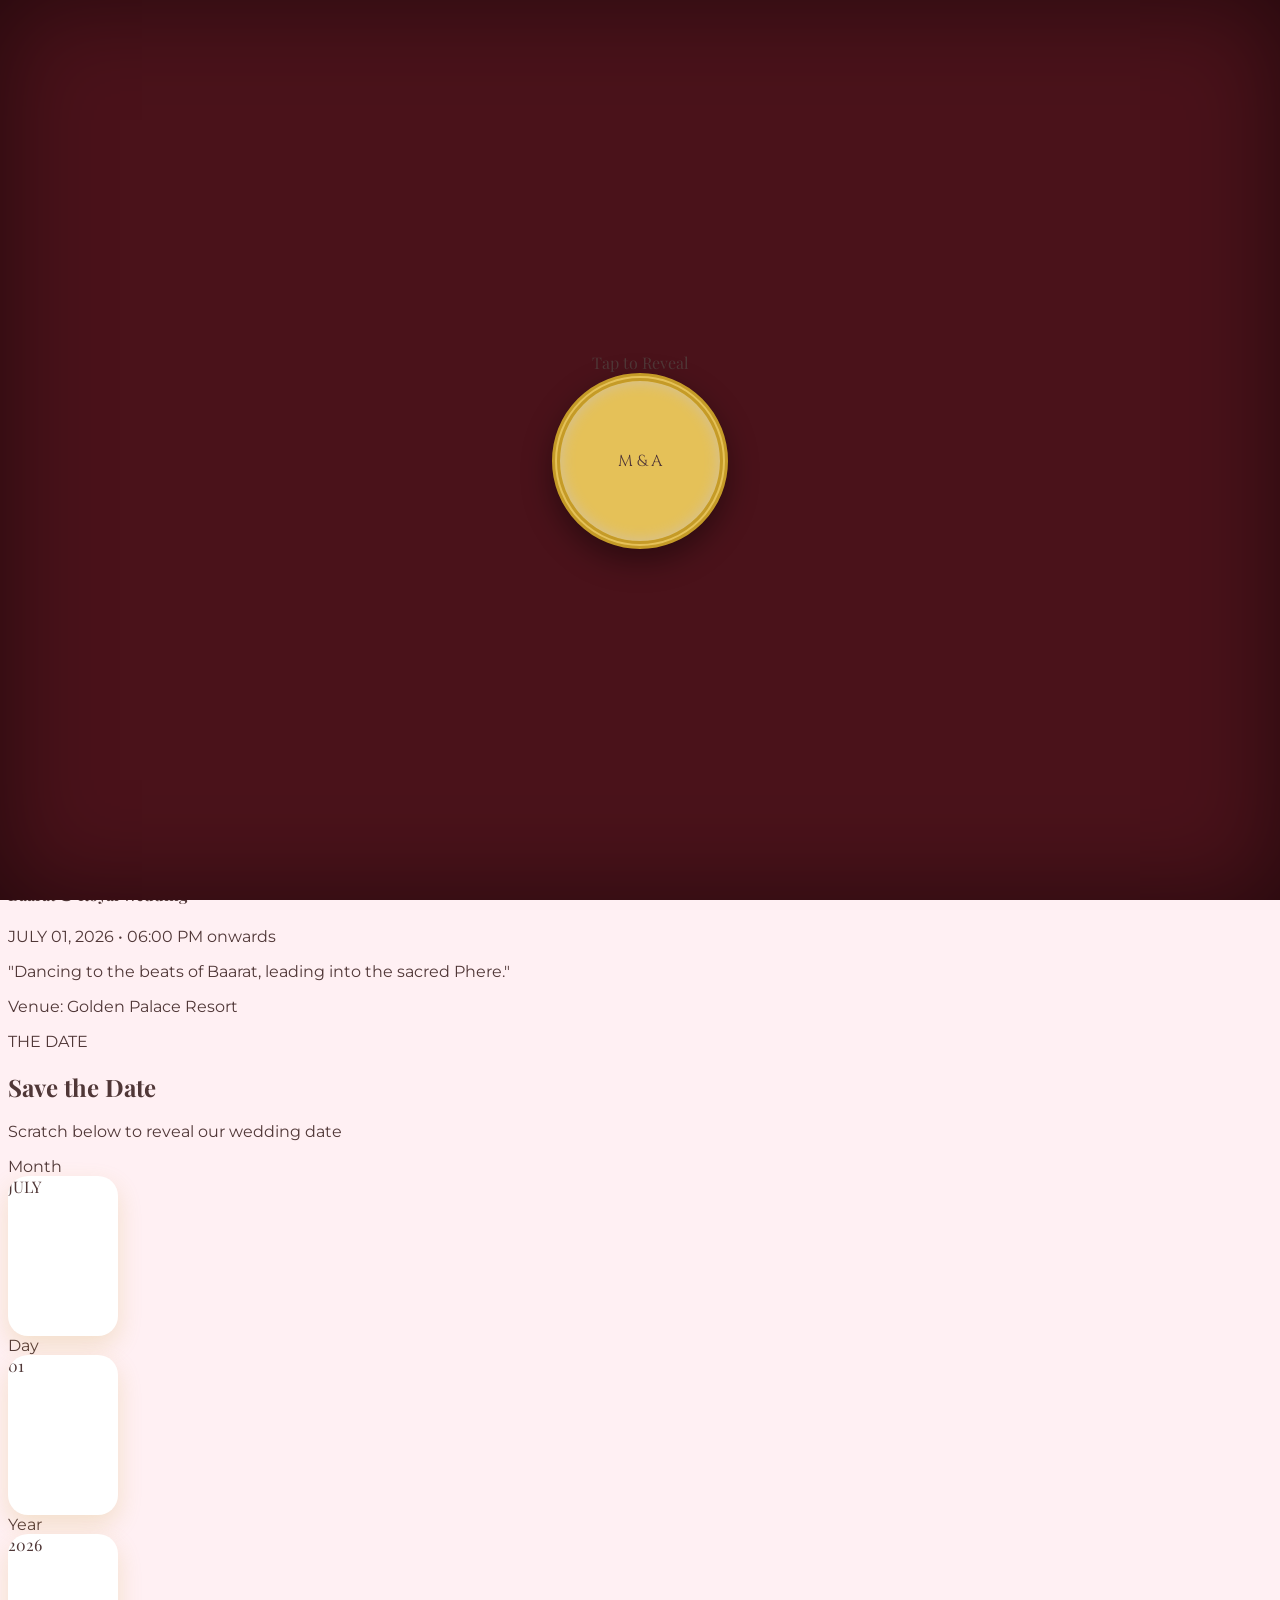
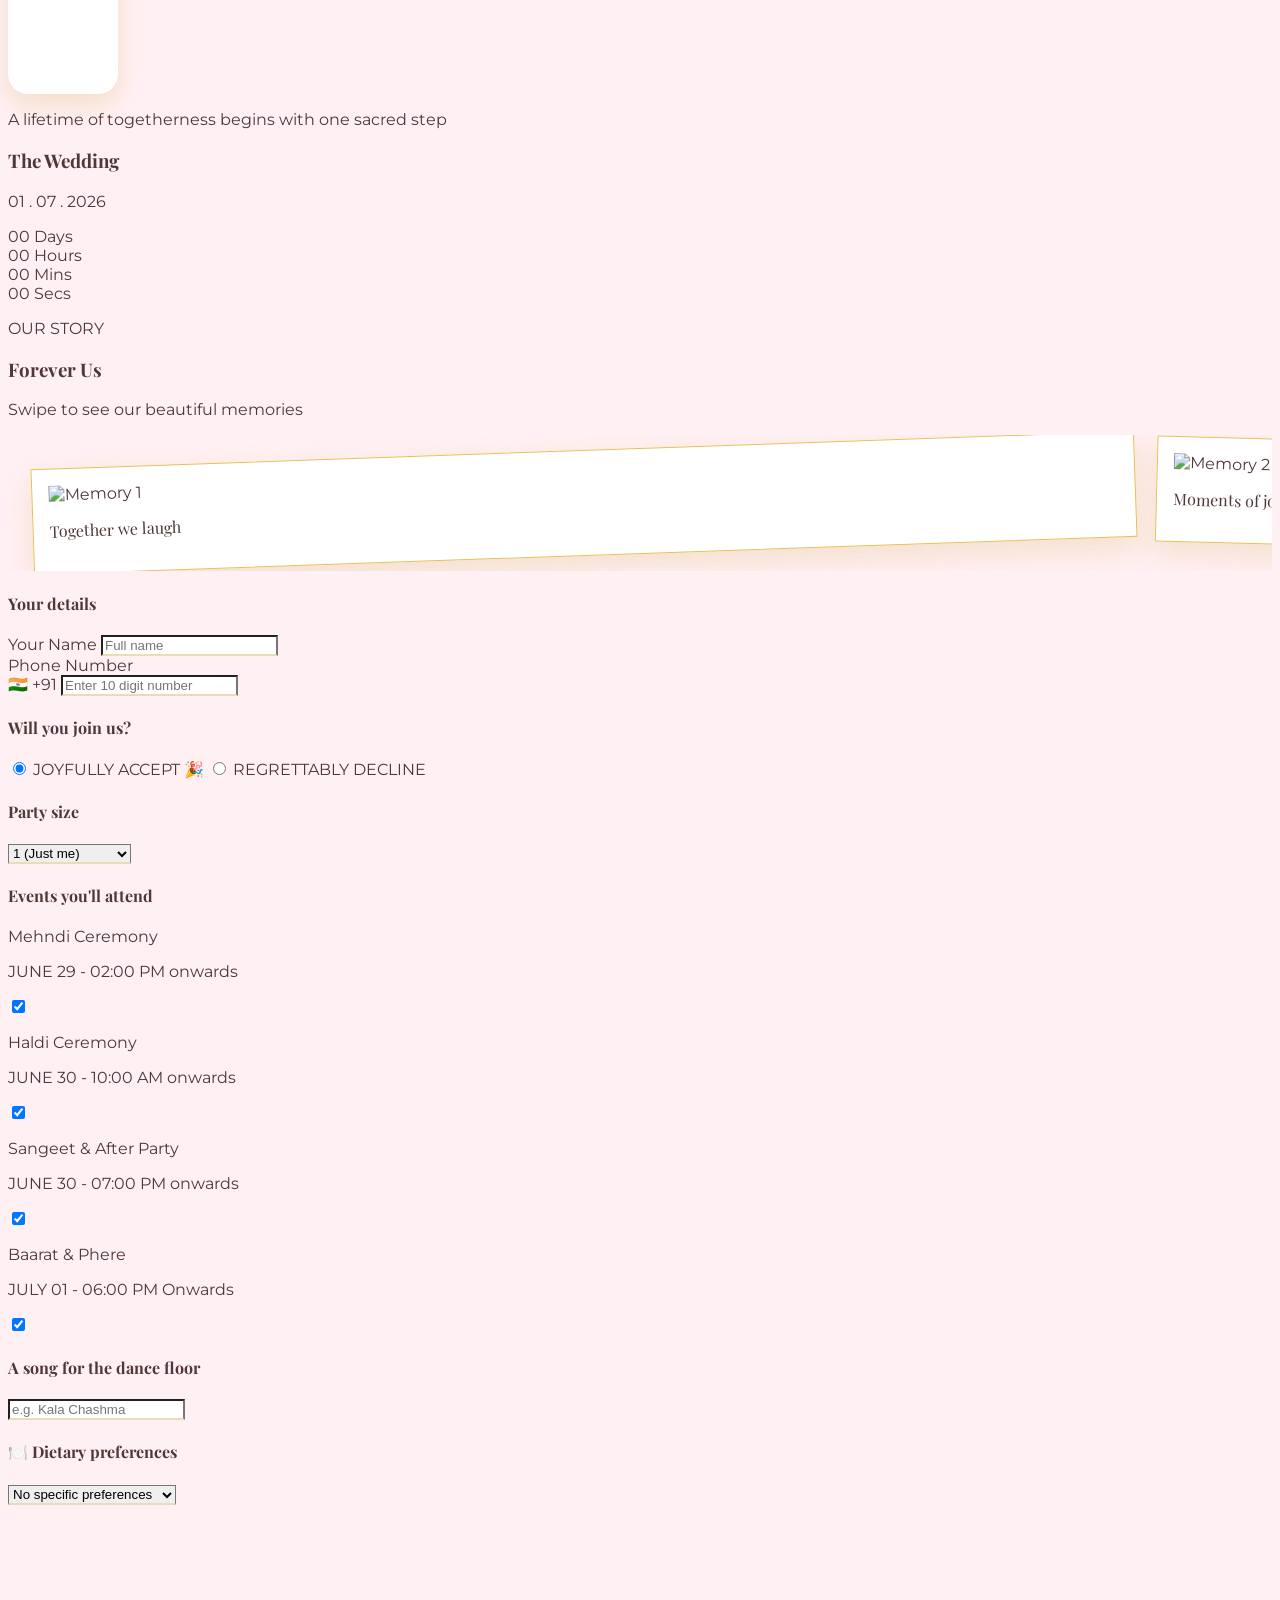
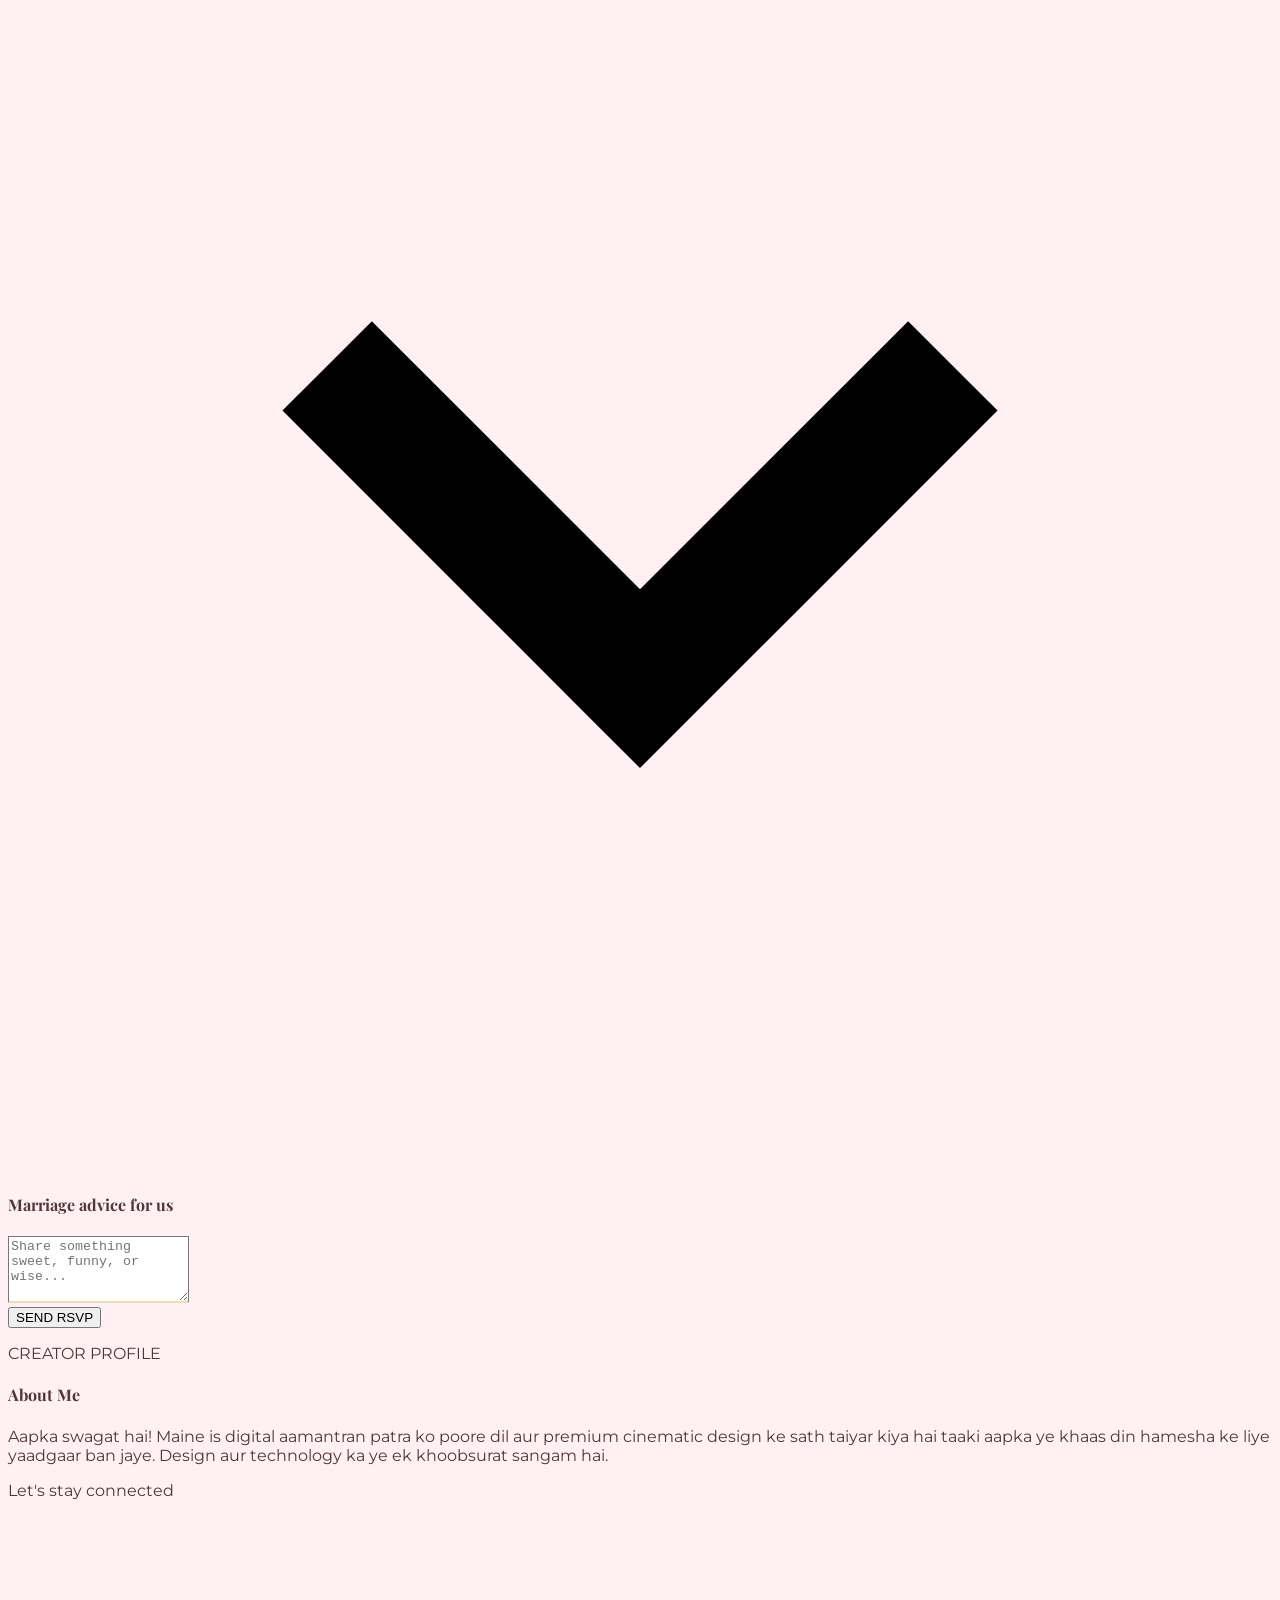
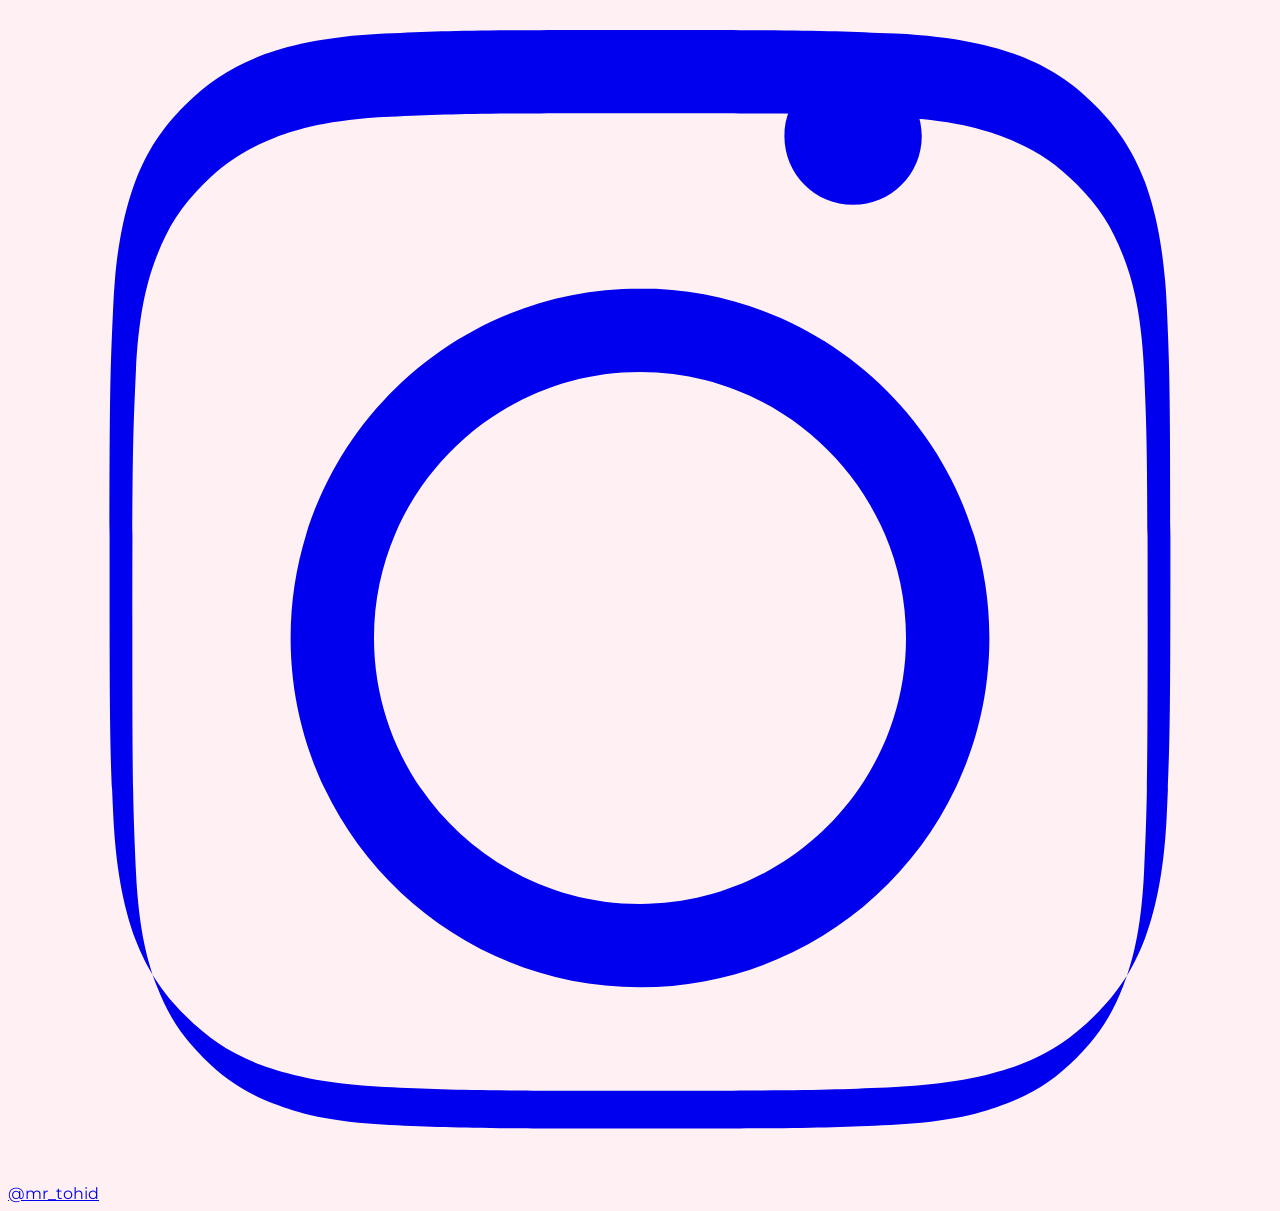
==== index.html @ 3bed1b26 "Enhance index.html with Kathak theme and RSVP updates Added a new color variable for Kathak theme an" ====
<!DOCTYPE html>
<html lang="en">
<head>
  <meta charset="UTF-8">
  <meta name="viewport" content="width=device-width, initial-scale=1.0">
  <title>Meenal & Avinash - Premium Wedding Invitation</title>
  <script src="https://cdn.tailwindcss.com"></script>
  <link href="https://fonts.googleapis.com/css2?family=Cinzel:wght@400;600;700&family=Playfair+Display:ital,wght=0,400;0,600;1,400&family=Montserrat:wght@300;400;500;600&display=swap" rel="stylesheet">
  
  <!-- ✉️ EMAILJS SDK INTEGRATION -->
  <script type="text/javascript" src="https://cdn.jsdelivr.net/npm/@emailjs/browser@4/dist/email.min.js"></script>
  
  <style>
    :root {
      --bg-pink: #fff0f3;       /* Elegant Soft Blush Pink Background */
      --luxury-gold: #c59b27;   /* Rich Royal Golden Accent */
      --text-main: #503737;     /* Deep Soft Cocoa for clear readability */
      --gold-accent: #e5c158;   /* Bright Metallic Gold Details */
      --kathak-color: #4a121a;  /* Pure Traditional Kathak / Deep Wine Red Brown */
    }

    body {
      background-color: var(--bg-pink);
      color: var(--text-main);
      font-family: 'Montserrat', sans-serif;
      overflow-x: hidden;
    }

    .font-serif-title { font-family: 'Playfair Display', serif; }
    .font-royal { font-family: 'Cinzel', serif; }

    /* ✉️ ENVELOPE WAX SEAL SYSTEM */
    #envelope-portal {
      position: fixed;
      inset: 0;
      background: var(--kathak-color); 
      z-index: 99999;
      display: flex;
      flex-direction: column;
      align-items: center;
      justify-content: center;
      transition: transform 1s cubic-bezier(0.77, 0, 0.175, 1);
      box-shadow: inset 0 0 100px rgba(0,0,0,0.5);
    }
    
    .embossed-flowers {
      position: absolute;
      width: 100%;
      height: 100%;
      opacity: 0.08;
      background-image: url('https://www.transparenttextures.com/patterns/paper-fibers.png');
      pointer-events: none;
    }

    .wax-seal {
      width: 160px; 
      height: 160px; 
      background: var(--gold-accent);
      border-radius: 50%;
      display: flex;
      align-items: center;
      justify-content: center;
      box-shadow: 0 12px 30px rgba(0,0,0,0.4), inset 0 0 15px #d2c1a1;
      border: 8px double var(--luxury-gold);
      cursor: pointer;
      transition: transform 0.3s ease;
    }
    .wax-seal:hover { transform: scale(1.05); }

    /* 🌸 BACKGROUND FLOATING ROSE PETALS */
    .petal-container {
      position: fixed;
      top: 0; left: 0; width: 100%; height: 100%;
      pointer-events: none; z-index: 5; overflow: hidden;
    }
    .petal {
      position: absolute;
      background: linear-gradient(to bottom right, #ffccd5, #fbc4cb);
      border-radius: 150% 0 150% 50%;
      opacity: 0.7;
      animation: fly 12s infinite linear;
    }
    @keyframes fly {
      0% { transform: translateY(-10%) rotate(0deg); opacity: 0; }
      10% { opacity: 0.6; }
      90% { opacity: 0.6; }
      100% { transform: translateY(110vh) translateX(100px) rotate(360deg); opacity: 0; }
    }

    /* 💥 SCRATCH CARD & EXPLODING ROSE PETAL PARTICLES */
    .scratch-box {
      position: relative;
      width: 110px; 
      height: 160px; 
      background: white;
      border-radius: 20px;
      box-shadow: 0 10px 25px rgba(197, 155, 39, 0.2);
      overflow: hidden;
    }
    .scratch-canvas {
      position: absolute;
      top: 0; left: 0; z-index: 10;
      cursor: pointer;
      touch-action: none;
    }
    .rose-burst-particle {
      position: fixed;
      pointer-events: none;
      background: linear-gradient(135deg, #ff758c 0%, #ff7eb3 100%);
      border-radius: 100% 0% 100% 0%;
      z-index: 9999;
      box-shadow: 0 2px 5px rgba(0,0,0,0.1);
      animation: burst-fly 1.2s cubic-bezier(0.1, 0.8, 0.3, 1) forwards;
    }
    @keyframes burst-fly {
      0% {
        transform: translate(0, 0) scale(1.5) rotate(0deg);
        opacity: 1;
      }
      100% {
        transform: translate(var(--tx), var(--ty)) scale(0) rotate(var(--rot));
        opacity: 0;
      }
    }

    /* 📸 MODERN HORIZONTAL SNAP SLIDER */
    .slider-container {
      display: flex;
      overflow-x: auto;
      scroll-snap-type: x mandatory;
      gap: 20px;
      padding: 15px 24px;
      scrollbar-width: none;
    }
    .slider-container::-webkit-scrollbar {
      display: none;
    }
    .slide-item {
      flex: 0 0 88%;
      scroll-snap-align: center;
      background: white;
      padding: 16px;
      box-shadow: 0 12px 30px rgba(197, 155, 39, 0.18);
      border: 1.5px solid var(--gold-accent);
      transform: rotate(var(--rot));
    }

    /* Custom inputs style with Gold Accents */
    input, select, textarea {
      outline: none !important;
      border-bottom: 2px solid #ebdcb9 !important;
    }
    input:focus, select:focus, textarea:focus {
      border-bottom: 2px solid var(--luxury-gold) !important;
    }
    ::-webkit-scrollbar { display: none; }
  </style>
</head>
<body>

  <!-- 🌸 FLOATING BACKGROUND PETALS LAYER -->
  <div class="petal-container" id="petals"></div>

  <!-- 🔊 FIXED SOUND BUTTON CONTROL -->
  <button onclick="toggleAudio()" class="fixed bottom-8 right-8 w-14 h-14 rounded-full bg-white shadow-2xl border-2 border-[var(--gold-accent)] flex items-center justify-center z-50 text-slate-700 hover:scale-105 transition">
    <svg id="audio-icon" xmlns="http://www.w3.org/2000/svg" fill="none" viewBox="2 2 20 20" stroke-width="1.5" stroke="currentColor" class="w-6 h-6">
      <path stroke-linecap="round" stroke-linejoin="round" d="M19.114 5.636a9 9 0 0 1 0 12.728M16.463 8.288a5.25 5.25 0 0 1 0 7.424M6.75 8.25l4.72-4.72a.75.75 0 0 1 1.28.53v15.88a.75.75 0 0 1-1.28.53l-4.72-4.72H4.51c-.88 0-1.704-.507-1.938-1.354A9.009 9.009 0 0 1 2.25 12c0-.83.112-1.633.322-2.396C2.806 8.756 3.63 8.25 4.51 8.25H6.75Z" />
    </svg>
  </button>
  
  <!-- 🎵 GITHUB MUSIC SOURCE -->
  <audio id="wedding-track" loop src="Shiddat___.__Shiddat__transl._Intensity__is_a_2021_Indian_Hindi-la.m4a"></audio>

  <!-- ✉️ ENVELOPE GATE COVER -->
  <div id="envelope-portal" class="text-center">
    <div class="embossed-flowers"></div>
    <div class="absolute top-[25%] text-amber-100/80 font-serif-title italic tracking-widest text-2xl animate-pulse">
      Tap to Reveal
    </div>
    <div class="wax-seal mt-8" onclick="openEnvelope()">
      <span class="font-royal text-3xl font-bold tracking-wider text-[#4a121a] select-none">M & A</span>
    </div>
  </div>


  <!-- 🏛️ MAIN CARD CONTENT -->
  <main class="max-w-lg mx-auto px-6 pt-12 pb-32 space-y-28 relative z-10">

    <!-- 🌟 CLEAN ROYAL INTRO SECTION -->
    <section class="text-center pt-16 pb-12 bg-white/60 p-8 rounded-[40px] border border-white/90 backdrop-blur-sm relative shadow-md">
      <div class="absolute top-6 left-6 w-8 h-8 border-t-2 border-l-2 border-[var(--luxury-gold)]/50"></div>
      <div class="absolute top-6 right-6 w-8 h-8 border-t-2 border-r-2 border-[var(--luxury-gold)]/50"></div>
      
      <p class="text-[14px] uppercase tracking-[0.25em] text-[var(--luxury-gold)] font-bold mb-8">Together with their families</p>
      
      <h1 class="font-serif-title text-5xl text-[var(--luxury-gold)] tracking-wide mb-3">Meenal</h1>
      <div class="text-[var(--luxury-gold)]/80 font-serif-title italic text-2xl my-4">&</div>
      <h1 class="font-serif-title text-5xl text-[var(--luxury-gold)] tracking-wide mb-10">Avinash</h1>
      
      <p class="text-xs md:text-sm text-slate-500 italic tracking-wider mb-10">
        Daughter of Mr. & Mrs. Sharma &nbsp;|&nbsp; Son of Mr. & Mrs. Patel
      </p>

      <p class="text-[14px] uppercase tracking-[0.2em] text-slate-600 font-semibold max-w-sm mx-auto leading-relaxed">
        Request the honor of your presence to celebrate our beautiful journey of love and togetherness.
      </p>

      <div class="text-xs tracking-[0.3em] uppercase text-slate-400 mt-20 animate-bounce">
        SCROLL TO SEE MAGIC <br> ↓
      </div>
    </section>


    <!-- 📅 DYNAMIC EVENTS SCHEDULE -->
    <section class="space-y-8">
      <div class="text-center">
        <p class="text-xs uppercase tracking-[0.2em] text-[var(--luxury-gold)] font-bold mb-1">CELEBRATIONS</p>
        <h3 class="font-serif-title text-4xl text-[var(--luxury-gold)]">Wedding Events</h3>
        <p class="text-sm text-slate-400 italic">Join us on our special days</p>
      </div>

      <div class="space-y-6">
        <div class="bg-white/95 p-8 rounded-[28px] border-l-8 border-[var(--luxury-gold)] shadow-lg flex items-start gap-5">
          <div class="text-3xl pt-1">🌿</div>
          <div class="flex-1">
            <h4 class="font-serif-title text-xl font-bold text-[var(--luxury-gold)]">Mehndi Ceremony</h4>
            <p class="text-sm text-slate-500 font-semibold mt-1">JUNE 29, 2026 &bull; 02:00 PM onwards</p>
            <p class="text-xs md:text-sm text-slate-400 italic mt-3">"Deep mehndi colors, beautiful rhythms, and sweet smiles."</p>
            <p class="text-xs text-slate-600 font-semibold mt-2.5 bg-amber-50 inline-block px-3 py-1 rounded border border-amber-100">Venue: Grand Celebration Hall</p>
          </div>
        </div>

        <div class="bg-white/95 p-8 rounded-[28px] border-l-8 border-[var(--luxury-gold)] shadow-lg flex items-start gap-5">
          <div class="text-3xl pt-1">💛</div>
          <div class="flex-1">
            <h4 class="font-serif-title text-xl font-bold text-[var(--luxury-gold)]">Haldi Ceremony</h4>
            <p class="text-sm text-slate-500 font-semibold mt-1">JUNE 30, 2026 &bull; 10:00 AM onwards</p>
            <p class="text-xs md:text-sm text-slate-400 italic mt-3">"Let the splash of yellow bring the touch of blessing and love."</p>
            <p class="text-xs text-slate-600 font-semibold mt-2.5 bg-amber-50 inline-block px-3 py-1 rounded border border-amber-100">Venue: Royal Lawn Garden</p>
          </div>
        </div>

        <div class="bg-white/95 p-8 rounded-[28px] border-l-8 border-[var(--luxury-gold)] shadow-lg flex items-start gap-5">
          <div class="text-3xl pt-1">🥁</div>
          <div class="flex-1">
            <h4 class="font-serif-title text-xl font-bold text-[var(--luxury-gold)]">Baarat & Royal Wedding</h4>
            <p class="text-sm text-slate-500 font-semibold mt-1">JULY 01, 2026 &bull; 06:00 PM onwards</p>
            <p class="text-xs md:text-sm text-slate-400 italic mt-3">"Dancing to the beats of Baarat, leading into the sacred Phere."</p>
            <p class="text-xs text-slate-600 font-semibold mt-2.5 bg-amber-50 inline-block px-3 py-1 rounded border border-amber-100">Venue: Golden Palace Resort</p>
          </div>
        </div>
      </div>
    </section>


    <!-- 🎫 TRIPLE SCRATCH WITH ROSE EXPLOSION -->
    <section class="text-center space-y-8">
      <div>
        <p class="text-sm uppercase tracking-[0.2em] text-[var(--luxury-gold)] font-bold mb-1">THE DATE</p>
        <h2 class="font-serif-title text-4xl text-[var(--luxury-gold)] font-semibold">Save the Date</h2>
        <p class="text-sm text-slate-400 italic mt-1">Scratch below to reveal our wedding date</p>
      </div>

      <div class="flex justify-center gap-4 pt-4">
        <div class="flex flex-col items-center">
          <span class="text-xs uppercase font-bold tracking-widest text-slate-400 mb-2">Month</span>
          <div class="scratch-box">
            <div class="absolute inset-0 flex items-center justify-center font-serif-title text-2xl font-bold text-[var(--luxury-gold)] tracking-wider bg-[#fffdfa]">
              JULY
            </div>
            <canvas class="scratch-canvas" width="110" height="160" id="c-month"></canvas>
          </div>
        </div>

        <div class="flex flex-col items-center">
          <span class="text-xs uppercase font-bold tracking-widest text-slate-400 mb-2">Day</span>
          <div class="scratch-box">
            <div class="absolute inset-0 flex items-center justify-center font-serif-title text-3xl font-bold text-[var(--luxury-gold)] bg-[#fffdfa]">
              01
            </div>
            <canvas class="scratch-canvas" width="110" height="160" id="c-day"></canvas>
          </div>
        </div>

        <div class="flex flex-col items-center">
          <span class="text-xs uppercase font-bold tracking-widest text-slate-400 mb-2">Year</span>
          <div class="scratch-box">
            <div class="absolute inset-0 flex items-center justify-center font-serif-title text-2xl font-bold text-[var(--luxury-gold)] bg-[#fffdfa]">
              2026
            </div>
            <canvas class="scratch-canvas" width="110" height="160" id="c-year"></canvas>
          </div>
        </div>
      </div>
    </section>


    <!-- ⏳ MODERN TIMER -->
    <section class="bg-white/90 p-10 rounded-[40px] border-2 border-[var(--gold-accent)]/50 shadow-2xl text-center space-y-8">
      <p class="text-sm italic text-slate-400">A lifetime of togetherness begins with one sacred step</p>
      <h3 class="font-serif-title text-4xl text-[var(--luxury-gold)]">The Wedding</h3>
      <p class="text-sm font-semibold tracking-[0.2em] text-slate-500">01 . 07 . 2026</p>

      <div class="grid grid-cols-4 gap-3 pt-6 border-t border-stone-150 text-center">
        <div>
          <span id="timer-d" class="text-4xl font-light text-slate-800 block">00</span>
          <span class="text-[10px] uppercase tracking-widest text-slate-400 font-bold">Days</span>
        </div>
        <div>
          <span id="timer-h" class="text-4xl font-light text-slate-800 block">00</span>
          <span class="text-[10px] uppercase tracking-widest text-slate-400 font-bold">Hours</span>
        </div>
        <div>
          <span id="timer-m" class="text-4xl font-light text-slate-800 block">00</span>
          <span class="text-[10px] uppercase tracking-widest text-slate-400 font-bold">Mins</span>
        </div>
        <div>
          <span id="timer-s" class="text-4xl font-light text-slate-800 block">00</span>
          <span class="text-[10px] uppercase tracking-widest text-slate-400 font-bold">Secs</span>
        </div>
      </div>
    </section>


    <!-- 📸 SLIDING PHOTO ALBUM -->
    <section class="text-center space-y-8 overflow-hidden">
      <div>
        <p class="text-xs uppercase tracking-[0.2em] text-slate-400 font-bold mb-1">OUR STORY</p>
        <h3 class="font-serif-title text-5xl text-[var(--luxury-gold)]">Forever Us</h3>
        <p class="text-sm text-slate-400 italic">Swipe to see our beautiful memories</p>
      </div>

      <div class="slider-container">
        <div class="slide-item" style="--rot: -2deg">
          <div class="w-full aspect-[3/4] overflow-hidden bg-stone-100">
            <img src="https://picsum.photos/600/800?random=11" class="w-full h-full object-cover" alt="Memory 1">
          </div>
          <p class="font-serif-title italic text-lg text-slate-600 mt-5 tracking-wide">Together we laugh</p>
        </div>
        
        <div class="slide-item" style="--rot: 1.5deg">
          <div class="w-full aspect-[3/4] overflow-hidden bg-stone-100">
            <img src="https://picsum.photos/600/800?random=12" class="w-full h-full object-cover" alt="Memory 2">
          </div>
          <p class="font-serif-title italic text-lg text-slate-600 mt-5 tracking-wide">Moments of joy</p>
        </div>

        <div class="slide-item" style="--rot: -1deg">
          <div class="w-full aspect-[3/4] overflow-hidden bg-stone-100">
            <img src="https://picsum.photos/600/800?random=13" class="w-full h-full object-cover" alt="Memory 3">
          </div>
          <p class="font-serif-title italic text-lg text-slate-600 mt-5 tracking-wide">Pure bliss</p>
        </div>

        <div class="slide-item" style="--rot: 2deg">
          <div class="w-full aspect-[3/4] overflow-hidden bg-stone-100">
            <img src="https://picsum.photos/600/800?random=14" class="w-full h-full object-cover" alt="Memory 4">
          </div>
          <p class="font-serif-title italic text-lg text-slate-600 mt-5 tracking-wide">Forever & Always</p>
        </div>
      </div>
    </section>


    <!-- 👗 COMPLETE RSVP SYSTEM -->
    <section class="space-y-10">
      
      <div class="bg-white/90 p-10 rounded-[36px] border-2 border-[var(--gold-accent)]/30 shadow-lg space-y-8">
        <h4 class="font-serif-title italic text-xl text-[var(--luxury-gold)]">Your details</h4>
        
        <div>
          <label class="block text-xs uppercase tracking-widest text-slate-400 font-bold mb-2">Your Name</label>
          <input type="text" id="rsvp-name" placeholder="Full name" class="w-full bg-transparent py-3 text-base text-slate-800 font-medium placeholder-slate-300">
        </div>

        <div>
          <label class="block text-xs uppercase tracking-widest text-slate-400 font-bold mb-2">Phone Number</label>
          <div class="flex items-center gap-3">
            <span class="text-base text-slate-400 font-medium">🇮🇳 +91</span>
            <input type="tel" id="rsvp-phone" placeholder="Enter 10 digit number" class="w-full bg-transparent py-3 text-base text-slate-800 font-medium placeholder-slate-300">
          </div>
        </div>
      </div>

      <div class="bg-white/90 p-10 rounded-[36px] border-2 border-[var(--gold-accent)]/30 shadow-lg space-y-6">
        <h4 class="font-serif-title italic text-xl text-[var(--luxury-gold)] text-center">Will you join us?</h4>
        <div class="space-y-4">
          <label class="flex items-center justify-center w-full py-5 rounded-full bg-[var(--luxury-gold)] text-white font-bold text-sm uppercase tracking-widest cursor-pointer shadow-md text-center select-none hover:opacity-90 transition">
            <input type="radio" name="attending" value="Joyfully Accept 🎉" checked class="hidden"> JOYFULLY ACCEPT 🎉
          </label>
          <label class="flex items-center justify-center w-full py-5 rounded-full bg-white border-2 border-stone-200 text-slate-500 font-bold text-sm uppercase tracking-widest cursor-pointer text-center select-none hover:bg-stone-50 transition">
            <input type="radio" name="attending" value="Regrettably Decline 😔" class="hidden"> REGRETTABLY DECLINE
          </label>
        </div>
      </div>

      <div class="bg-white/90 p-10 rounded-[36px] border-2 border-[var(--gold-accent)]/30 shadow-lg space-y-4">
        <h4 class="font-serif-title italic text-xl text-[var(--luxury-gold)]">Party size</h4>
        <select id="rsvp-size" class="w-full bg-transparent py-3 text-base text-slate-700 bg-white/50">
          <option value="1">1 (Just me)</option>
          <option value="2">2 People</option>
          <option value="3">3 People</option>
          <option value="4">4 People</option>
          <option value="5">5+ (Family Pack)</option>
        </select>
      </div>

      <div class="bg-white/90 p-10 rounded-[36px] border-2 border-[var(--gold-accent)]/30 shadow-lg space-y-6">
        <h4 class="font-serif-title italic text-xl text-[var(--luxury-gold)]">Events you'll attend</h4>
        <div class="space-y-3">
          <label class="flex items-center justify-between p-5 bg-white border border-stone-200/80 rounded-2xl cursor-pointer select-none">
            <div>
              <p class="text-base font-semibold text-slate-800">Mehndi Ceremony</p>
              <p class="text-xs text-slate-400">JUNE 29 - 02:00 PM onwards</p>
            </div>
            <input type="checkbox" name="events" value="Mehndi" checked class="w-5 h-5 accent-[var(--luxury-gold)]">
          </label>

          <label class="flex items-center justify-between p-5 bg-white border border-stone-200/80 rounded-2xl cursor-pointer select-none">
            <div>
              <p class="text-base font-semibold text-slate-800">Haldi Ceremony</p>
              <p class="text-xs text-slate-400">JUNE 30 - 10:00 AM onwards</p>
            </div>
            <input type="checkbox" name="events" value="Haldi" checked class="w-5 h-5 accent-[var(--luxury-gold)]">
          </label>

          <label class="flex items-center justify-between p-5 bg-white border border-stone-200/80 rounded-2xl cursor-pointer select-none">
            <div>
              <p class="text-base font-semibold text-slate-800">Sangeet & After Party</p>
              <p class="text-xs text-slate-400">JUNE 30 - 07:00 PM onwards</p>
            </div>
            <input type="checkbox" name="events" value="Sangeet" checked class="w-5 h-5 accent-[var(--luxury-gold)]">
          </label>

          <label class="flex items-center justify-between p-5 bg-white border border-stone-200/80 rounded-2xl cursor-pointer select-none">
            <div>
              <p class="text-base font-semibold text-slate-800">Baarat & Phere</p>
              <p class="text-xs text-slate-400">JULY 01 - 06:00 PM Onwards</p>
            </div>
            <input type="checkbox" name="events" value="Reception" checked class="w-5 h-5 accent-[var(--luxury-gold)]">
          </label>
        </div>
      </div>

      <div class="bg-white/90 p-10 rounded-[36px] border-2 border-[var(--gold-accent)]/30 shadow-lg space-y-6 relative">
        <h4 class="font-serif-title italic text-xl text-[var(--luxury-gold)]">A song for the dance floor</h4>
        <div>
          <input type="text" id="rsvp-song" placeholder="e.g. Kala Chashma" class="w-full bg-transparent py-3 text-base text-slate-700 placeholder-slate-300">
        </div>
      </div>

      <div class="bg-white/90 p-10 rounded-[36px] border-2 border-[var(--gold-accent)]/30 shadow-lg space-y-6">
        <h4 class="font-serif-title italic text-xl text-[var(--luxury-gold)] flex items-center gap-2">
          <span>🍽️</span> Dietary preferences
        </h4>
        <div class="relative">
          <select id="rsvp-diet" class="w-full bg-transparent py-4 px-5 text-base text-slate-700 bg-white border border-stone-200 rounded-2xl appearance-none cursor-pointer">
            <option value="No specific preferences" selected>No specific preferences</option>
            <option value="Vegetarian">Vegetarian (शुद्ध शाकाहारी)</option>
            <option value="Non-Vegetarian">Non-Vegetarian (मांसाहारी)</option>
            <option value="Vegan">Vegan</option>
            <option value="Gluten-Free">Gluten-Free</option>
          </select>
          <div class="pointer-events-none absolute inset-y-0 right-5 flex items-center text-slate-500">
            <svg class="fill-current h-5 w-5" xmlns="http://www.w3.org/2000/svg" viewBox="0 0 20 20"><path d="M9.293 12.95l.707.707L15.657 8l-1.414-1.414L10 10.828 5.757 6.586 4.343 8z"/></svg>
          </div>
        </div>
      </div>

      <div class="bg-white/90 p-10 rounded-[36px] border-2 border-[var(--gold-accent)]/30 shadow-lg space-y-6">
        <h4 class="font-serif-title italic text-xl text-[var(--luxury-gold)]">Marriage advice for us</h4>
        <div>
          <textarea id="rsvp-advice" rows="4" placeholder="Share something sweet, funny, or wise..." class="w-full bg-transparent p-4 text-base text-slate-700 placeholder-slate-300 border border-stone-200 rounded-2xl resize-none"></textarea>
        </div>
      </div>

      <button onclick="processRSVPEngine()" id="submit-btn" type="button" class="w-full bg-[var(--luxury-gold)] text-white py-5 rounded-full text-sm font-bold uppercase tracking-widest shadow-2xl active:scale-[0.99] hover:opacity-90 transition mt-6">
        SEND RSVP
      </button>

    </section>

    <!-- 👤 DYNAMIC TRADITIONAL KATHAK COLORED ABOUT ME & INSTAGRAM SECTION -->
    <section class="bg-[#4a121a] p-12 rounded-[40px] border-4 border-[var(--gold-accent)] shadow-2xl mt-16 text-center space-y-8 relative overflow-hidden">
      <!-- Royal Corner Accents inside the section -->
      <div class="absolute top-4 left-4 w-6 h-6 border-t-2 border-l-2 border-[var(--gold-accent)]/40"></div>
      <div class="absolute top-4 right-4 w-6 h-6 border-t-2 border-r-2 border-[var(--gold-accent)]/40"></div>
      
      <p class="text-[13px] uppercase tracking-[0.25em] text-[var(--gold-accent)] font-bold">CREATOR PROFILE</p>
      <h4 class="font-serif-title italic text-4xl text-amber-100">About Me</h4>
      
      <!-- Text area designed to fit 100+ characters elegantly -->
      <p class="text-base text-stone-200/90 font-medium leading-relaxed max-w-md mx-auto px-2">
        Aapka swagat hai! Maine is digital aamantran patra ko poore dil aur premium cinematic design ke sath taiyar kiya hai taaki aapka ye khaas din hamesha ke liye yaadgaar ban jaye. Design aur technology ka ye ek khoobsurat sangam hai.
      </p>

      <div class="pt-6 border-t border-stone-700/50 max-w-xs mx-auto">
        <p class="text-xs uppercase tracking-widest text-stone-400 font-bold mb-4">Let's stay connected</p>
        <!-- Replace 'mr_tohid_handle' with your exact original Instagram user ID -->
        <a href="https://instagram.com/mr_tohid_handle" target="_blank" class="inline-flex items-center justify-center gap-3 w-full py-4 rounded-full bg-[var(--gold-accent)] text-[#4a121a] font-bold text-lg shadow-xl hover:scale-[1.03] active:scale-[0.98] transition">
          <svg class="w-6 h-6" fill="currentColor" viewBox="0 0 24 24"><path d="M12 2.163c3.204 0 3.584.012 4.85.07 1.18.055 1.897.252 2.342.417.588.228 1.008.503 1.448.944.441.441.716.861.944 1.448.165.445.362 1.162.417 2.342.058 1.267.07 1.647.07 4.85s-.012 3.584-.07 4.85c-.055 1.18-.252 1.897-.417 2.342-.228.588-.503 1.008-.944 1.448-.441.441-.861.716-1.448.944-.445.165-1.162.362-2.342.417-1.267.058-1.647.07-4.85.07s-3.584-.012-4.85-.07c-1.18-.055-1.897-.252-2.342-.417-.588-.228-1.008-.503-1.448-.944-.441-.441-.716-.861-.944-1.448-.165-.445-.362-1.162-.417-2.342-.058-1.267-.07-1.647-.07-4.85s.012-3.584.07-4.85c.055-1.18.252-1.897.417-2.342.228-.588.503-1.008.944-1.448.441-.441.861-.716 1.448-.944.445-.165 1.162-.362 2.342-.417 1.267-.058 1.647-.07 4.85-.07zm0 1.583c-3.14 0-3.513.012-4.757.068-1.144.053-1.765.236-2.179.398-.548.212-.943.468-1.356.881-.413.413-.669.808-.881 1.356-.162.414-.345 1.035-.398 2.179-.056 1.244-.068 1.617-.068 4.757s.012 3.513.068 4.757c.053 1.144.236 1.765.398 2.179.212.548.468.943.881 1.356.413.413.808.669 1.356.881.414.162 1.035.345 2.179.398 1.244.056 1.617.068 4.757.068s3.513-.012 4.757-.068c1.144-.053 1.765-.236 2.179-.398.548-.212.943-.468 1.356-.881.413-.413.669-.808.881-1.356.162-.414.345-1.035.398-2.179.056-1.244.068-1.617.068-4.757s-.012-3.513-.068-4.757c-.053-1.144-.236-1.765-.398-2.179-.212-.548-.468-.943-.881-1.356-.413-.413-.808-.669-1.356-.881-.414-.162-1.035-.345-2.179-.398-1.244-.056-1.617-.068-4.757-.068zm0 3.327c-3.664 0-6.634 2.97-6.634 6.634s2.97 6.634 6.634 6.634 6.634-2.97 6.634-6.634-2.97-6.634-6.634-6.634zm0 1.583c2.78 0 5.051 2.271 5.051 5.051s-2.271 5.051-5.051 5.051-5.051-2.271-5.051-5.051 2.271-5.051 5.051-5.051zm5.35-4.476c0 .72-.584 1.304-1.304 1.304s-1.304-.584-1.304-1.304.584-1.304 1.304-1.304 1.304.584 1.304 1.304z"/></svg>
          @mr_tohid
        </a>
      </div>
    </section>

  </main>

  <!-- SYSTEMS SCRIPTS -->
  <script>
    // ✉️ EMAILJS INITIALIZATION
    (function() {
        emailjs.init({
          publicKey: "287g46US2fGjoY4LL",
        });
    })();

    // ✉️ Envelope logic
    function openEnvelope() {
      const target = document.getElementById('envelope-portal');
      target.style.transform = 'translateY(-100%)';
      setTimeout(() => { target.style.display = 'none'; }, 1050);
      const track = document.getElementById('wedding-track');
      track.play().catch(e => console.log('Autoplay blocked', e));
    }

    function toggleAudio() {
      const track = document.getElementById('wedding-track');
      if(track.paused) {
        track.play();
        document.getElementById('audio-icon').style.opacity = '1';
      } else {
        track.pause();
        document.getElementById('audio-icon').style.opacity = '0.4';
      }
    }

    // 🌸 Petals
    const pContainer = document.getElementById('petals');
    const colors = ['#ffccd5', '#fbc4cb', '#f9a8b6', '#f3e5ab'];
    for (let i = 0; i < 25; i++) {
      let petal = document.createElement('div');
      petal.className = 'petal';
      petal.style.left = Math.random() * 100 + '%';
      petal.style.width = Math.random() * 12 + 8 + 'px';
      petal.style.height = Math.random() * 12 + 8 + 'px';
      petal.style.animationDelay = Math.random() * 8 + 's';
      petal.style.animationDuration = Math.random() * 6 + 8 + 's';
      petal.style.backgroundColor = colors[Math.floor(Math.random() * colors.length)];
      pContainer.appendChild(petal);
    }

    // ⏳ Timer
    const targetDate = new Date("July 01, 2026 19:00:00").getTime();
    setInterval(() => {
      const distance = targetDate - new Date().getTime();
      if (distance < 0) return;
      document.getElementById('timer-d').innerText = String(Math.floor(distance / 86400000)).padStart(2, '0');
      document.getElementById('timer-h').innerText = String(Math.floor((distance % 86400000) / 3600000)).padStart(2, '0');
      document.getElementById('timer-m').innerText = String(Math.floor((distance % 3600000) / 60000)).padStart(2, '0');
      document.getElementById('timer-s').innerText = String(Math.floor((distance % 60000) / 1000)).padStart(2, '0');
    }, 1000);

    // 💥 Burst Effect
    function spawnRoseBurst(clientX, clientY) {
      const count = 12; 
      const petalColors = ['#ff4d6d', '#ff758c', '#ff8fa3', '#ffb3c1', '#fbc4cb'];
      for (let i = 0; i < count; i++) {
        const particle = document.createElement('div');
        particle.className = 'rose-burst-particle';
        particle.style.left = clientX + 'px'; particle.style.top = clientY + 'px';
        const size = Math.random() * 12 + 8;
        particle.style.width = size + 'px'; particle.style.height = size + 'px';
        particle.style.background = petalColors[Math.floor(Math.random() * petalColors.length)];
        const angle = Math.random() * Math.PI * 2;
        const radius = Math.random() * 120 + 60; 
        particle.style.setProperty('--tx', (Math.cos(angle) * radius) + 'px');
        particle.style.setProperty('--ty', (Math.sin(angle) * radius) + 'px');
        particle.style.setProperty('--rot', (Math.random() * 360) + 'deg');
        document.body.appendChild(particle);
        setTimeout(() => particle.remove(), 1200);
      }
    }

    // 🎫 Scratch Card
    function initScratchCard(id) {
      const canvas = document.getElementById(id);
      const ctx = canvas.getContext('2d');
      ctx.fillStyle = '#d4af37'; ctx.fillRect(0, 0, canvas.width, canvas.height);
      ctx.fillStyle = '#ffffff'; ctx.font = 'bold 12px Montserrat'; ctx.textAlign = 'center';
      ctx.fillText('SCRATCH', canvas.width/2, canvas.height/2 + 4);
      let isDrawing = false;
      function scratch(e) {
        if(!isDrawing) return;
        const rect = canvas.getBoundingClientRect();
        const clientX = e.touches ? e.touches[0].clientX : e.clientX;
        const clientY = e.touches ? e.touches[0].clientY : e.clientY;
        ctx.globalCompositeOperation = 'destination-out';
        ctx.beginPath();
        ctx.arc(clientX - rect.left, clientY - rect.top, 18, 0, Math.PI * 2);
        ctx.fill();
        spawnRoseBurst(clientX, clientY);
      }
      canvas.addEventListener('mousedown', () => isDrawing = true);
      canvas.addEventListener('mouseup', () => isDrawing = false);
      canvas.addEventListener('mousemove', scratch);
      canvas.addEventListener('touchstart', (e) => { isDrawing = true; scratch(e); });
      canvas.addEventListener('touchend', () => isDrawing = false);
      canvas.addEventListener('touchmove', scratch);
    }
    initScratchCard('c-month'); initScratchCard('c-day'); initScratchCard('c-year');

    // 📩 RSVP Logic
    function processRSVPEngine() {
      const name = document.getElementById('rsvp-name').value.trim();
      const phone = document.getElementById('rsvp-phone').value.trim();
      const attendance = document.querySelector('input[name="attending"]:checked').value;
      const size = document.getElementById('rsvp-size').value;
      const song = document.getElementById('rsvp-song').value.trim();
      const diet = document.getElementById('rsvp-diet').value;
      const advice = document.getElementById('rsvp-advice').value.trim();
      let checkedEvents = [];
      document.querySelectorAll('input[name="events"]:checked').forEach(cb => checkedEvents.push(cb.value));

      if(!name || !phone) { alert("Bhai, details fill up kar lo!"); return; }

      const submitBtn = document.getElementById('submit-btn');
      submitBtn.disabled = true; submitBtn.innerText = "SENDING RSVP...";

      emailjs.send("service_3ux49q7", "template_fn1apho", {
        guest_name: name, guest_phone: phone, attendance: attendance, party_size: size,
        events_attending: checkedEvents.join(', '), dietary_pref: diet, dance_track: song || 'None', marriage_advice: advice || 'None'
      }).then(function(res) {
           alert("Shukriya! Aapka RSVP bhej diya gaya hai. 🎉");
           submitBtn.disabled = false; submitBtn.innerText = "SEND RSVP";
      }, function(err) {
           alert("Oops! Kuch gadbad ho gayi.");
           submitBtn.disabled = false; submitBtn.innerText = "SEND RSVP";
      });
    }
  </script>
</body>
              </html>
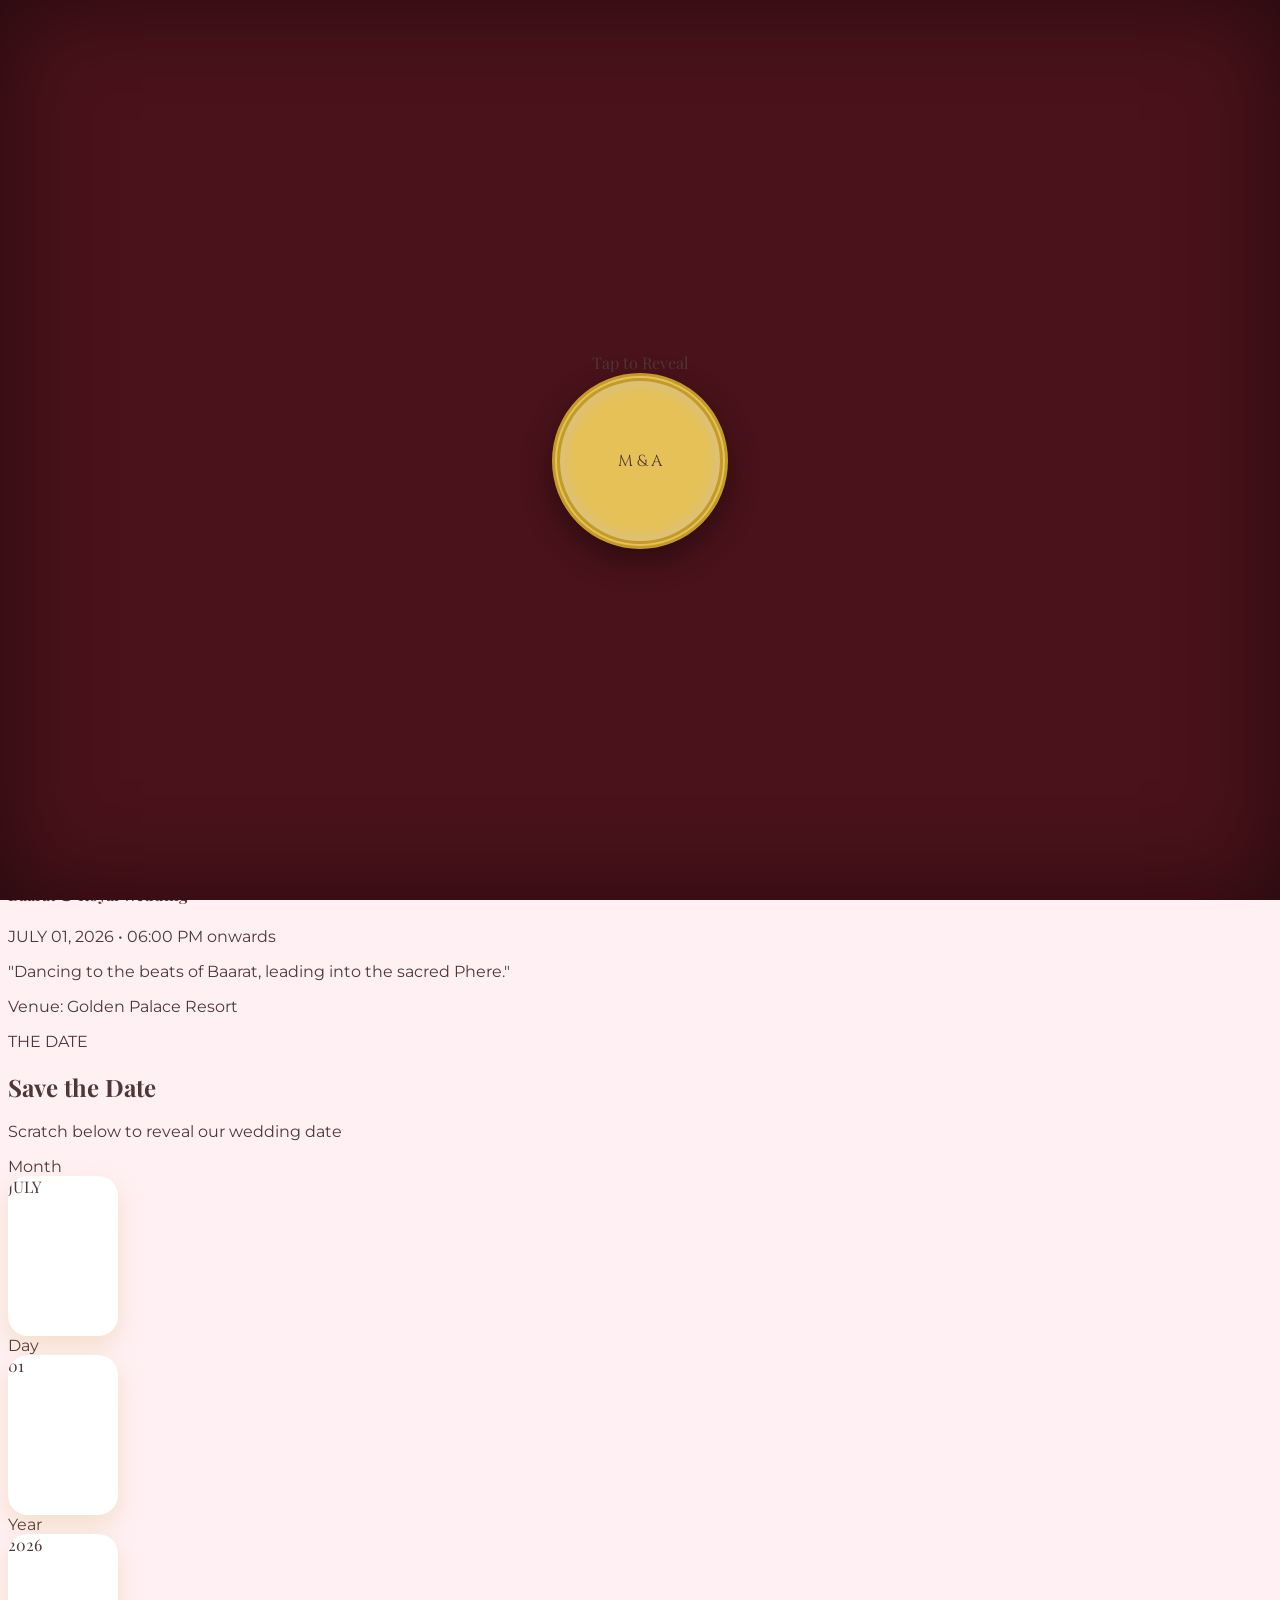
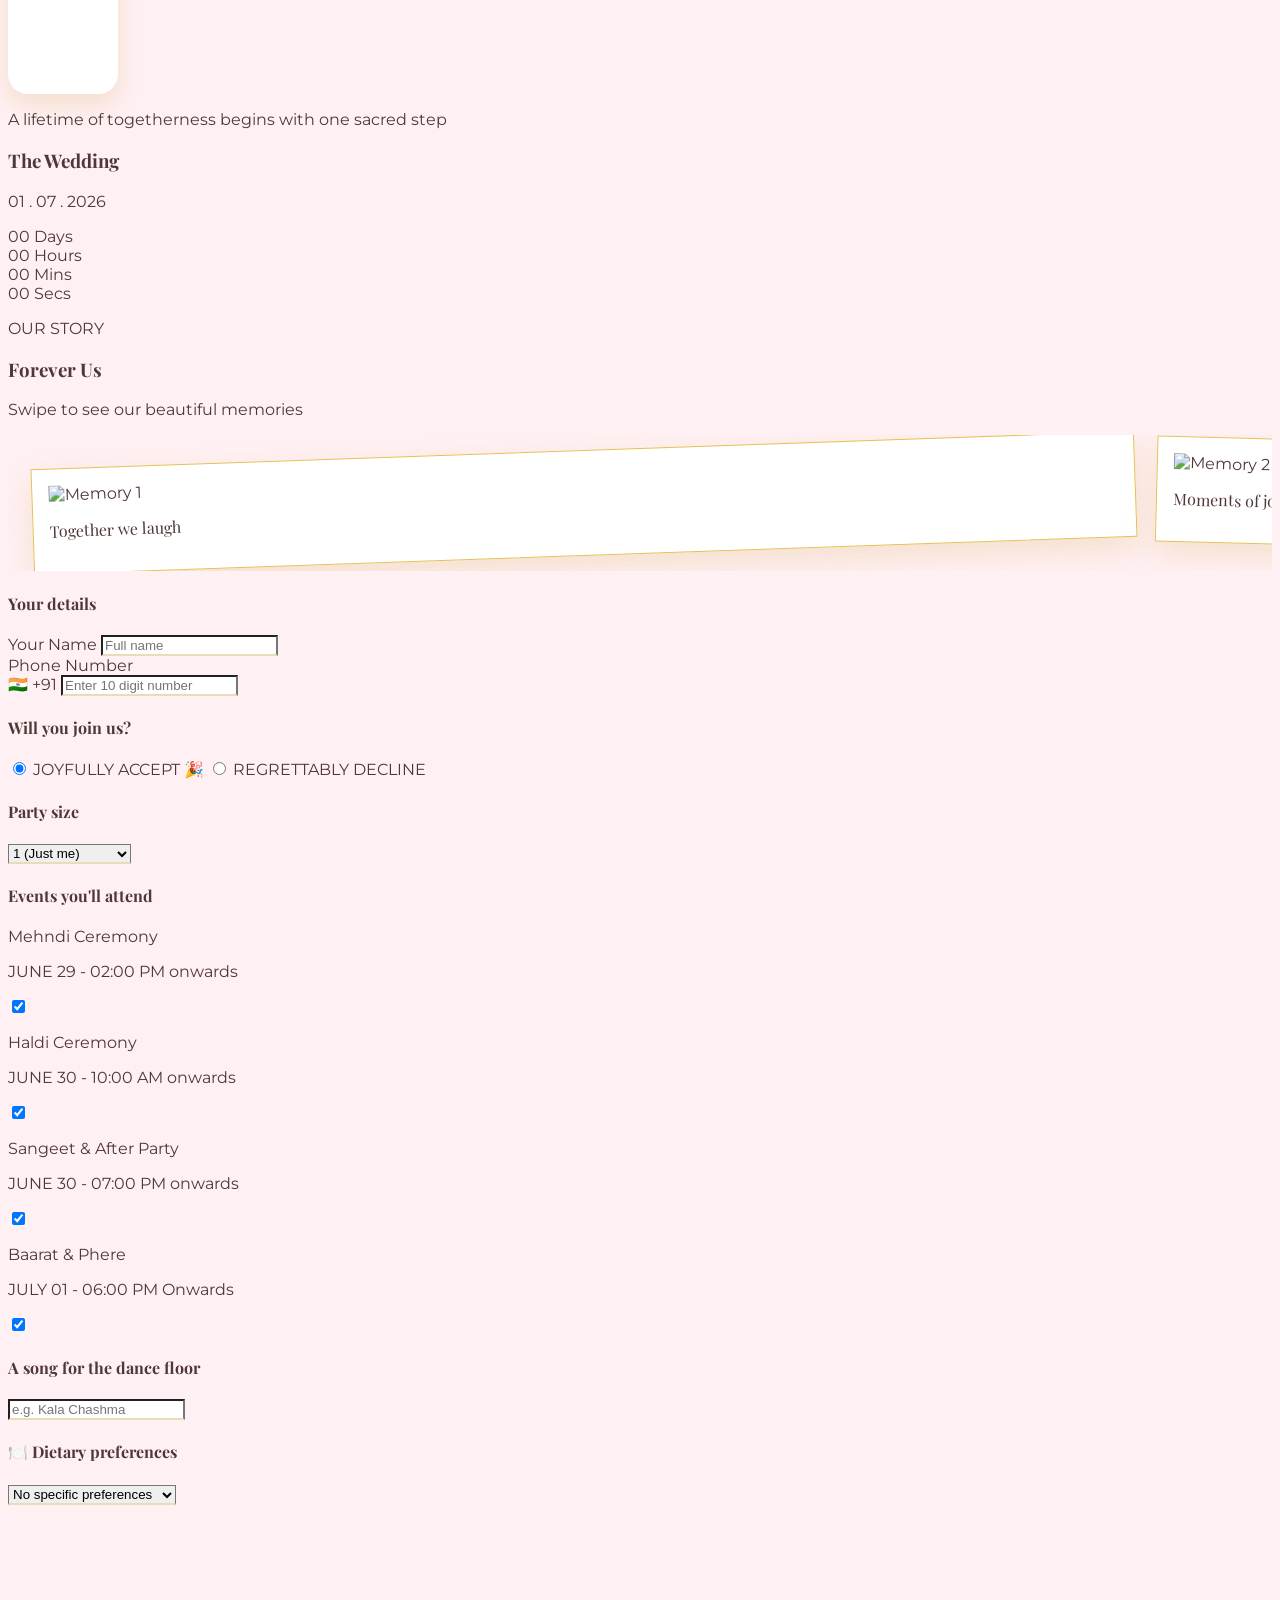
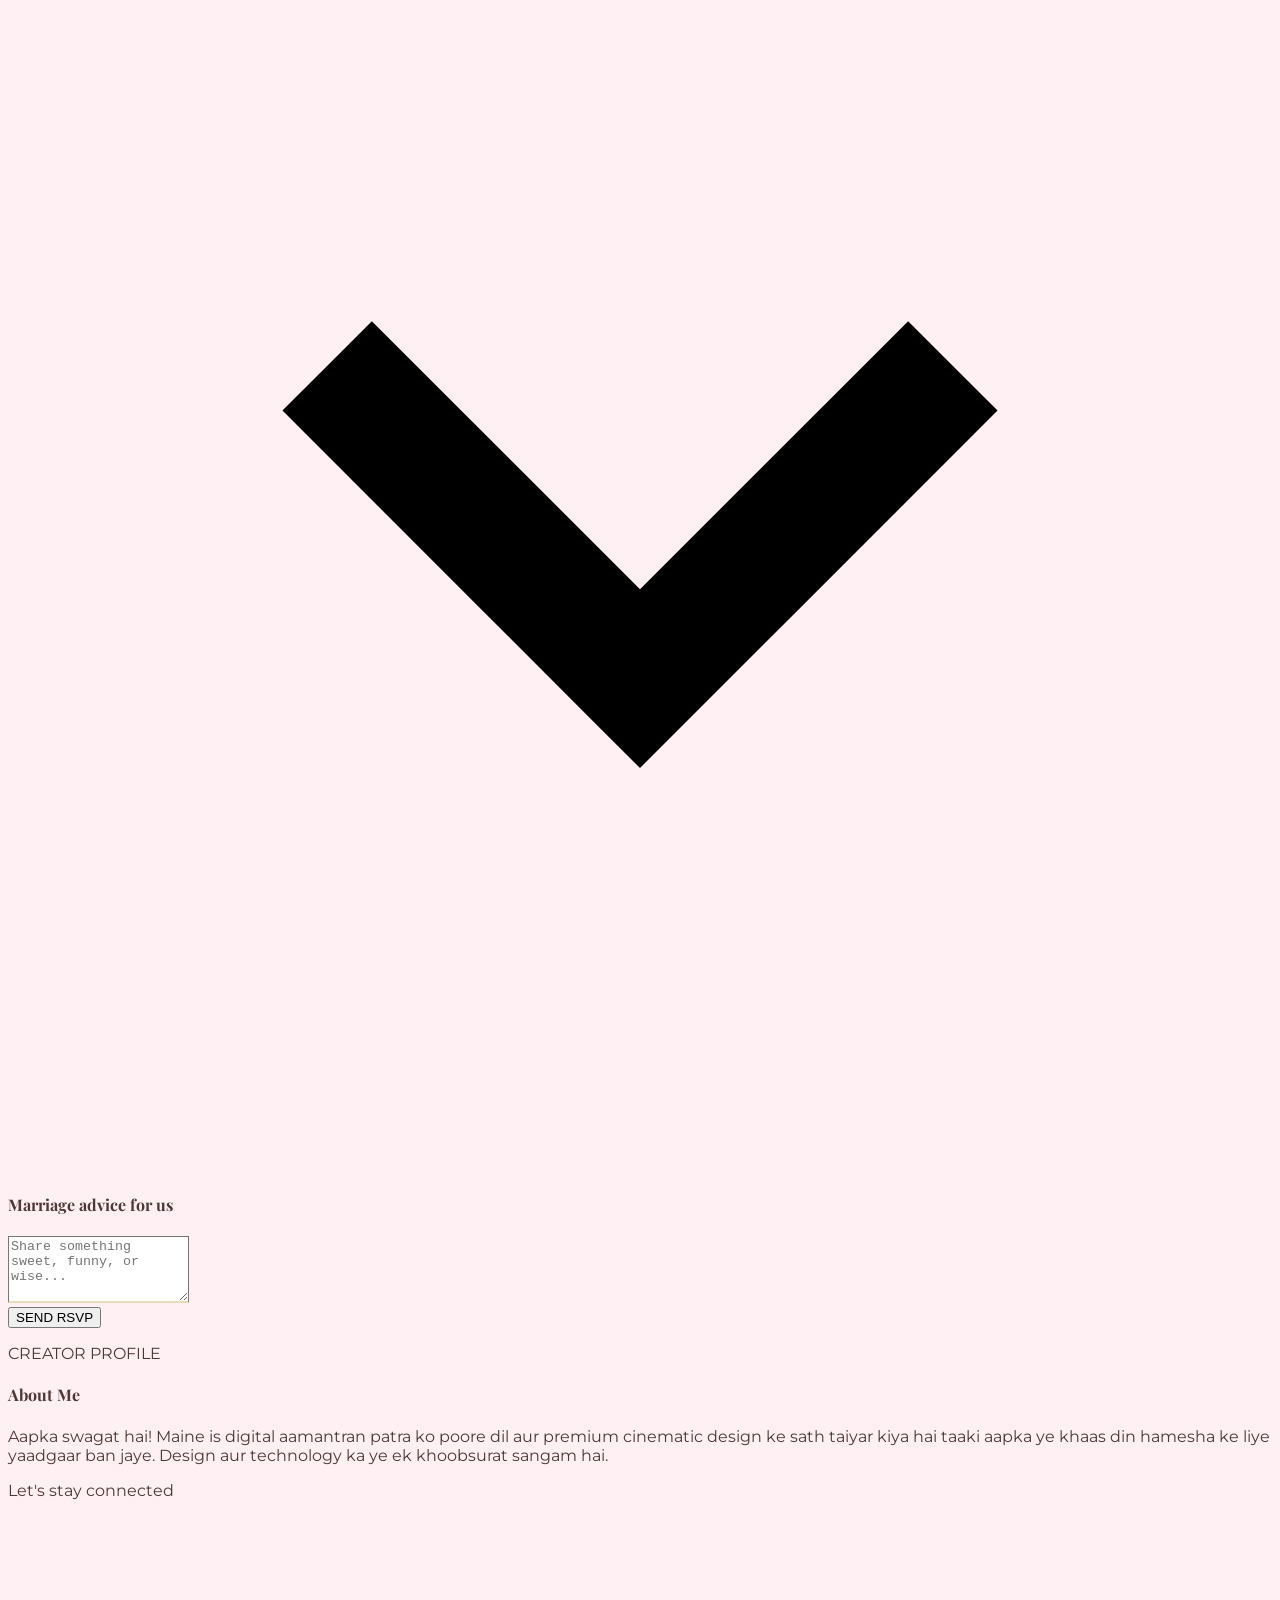
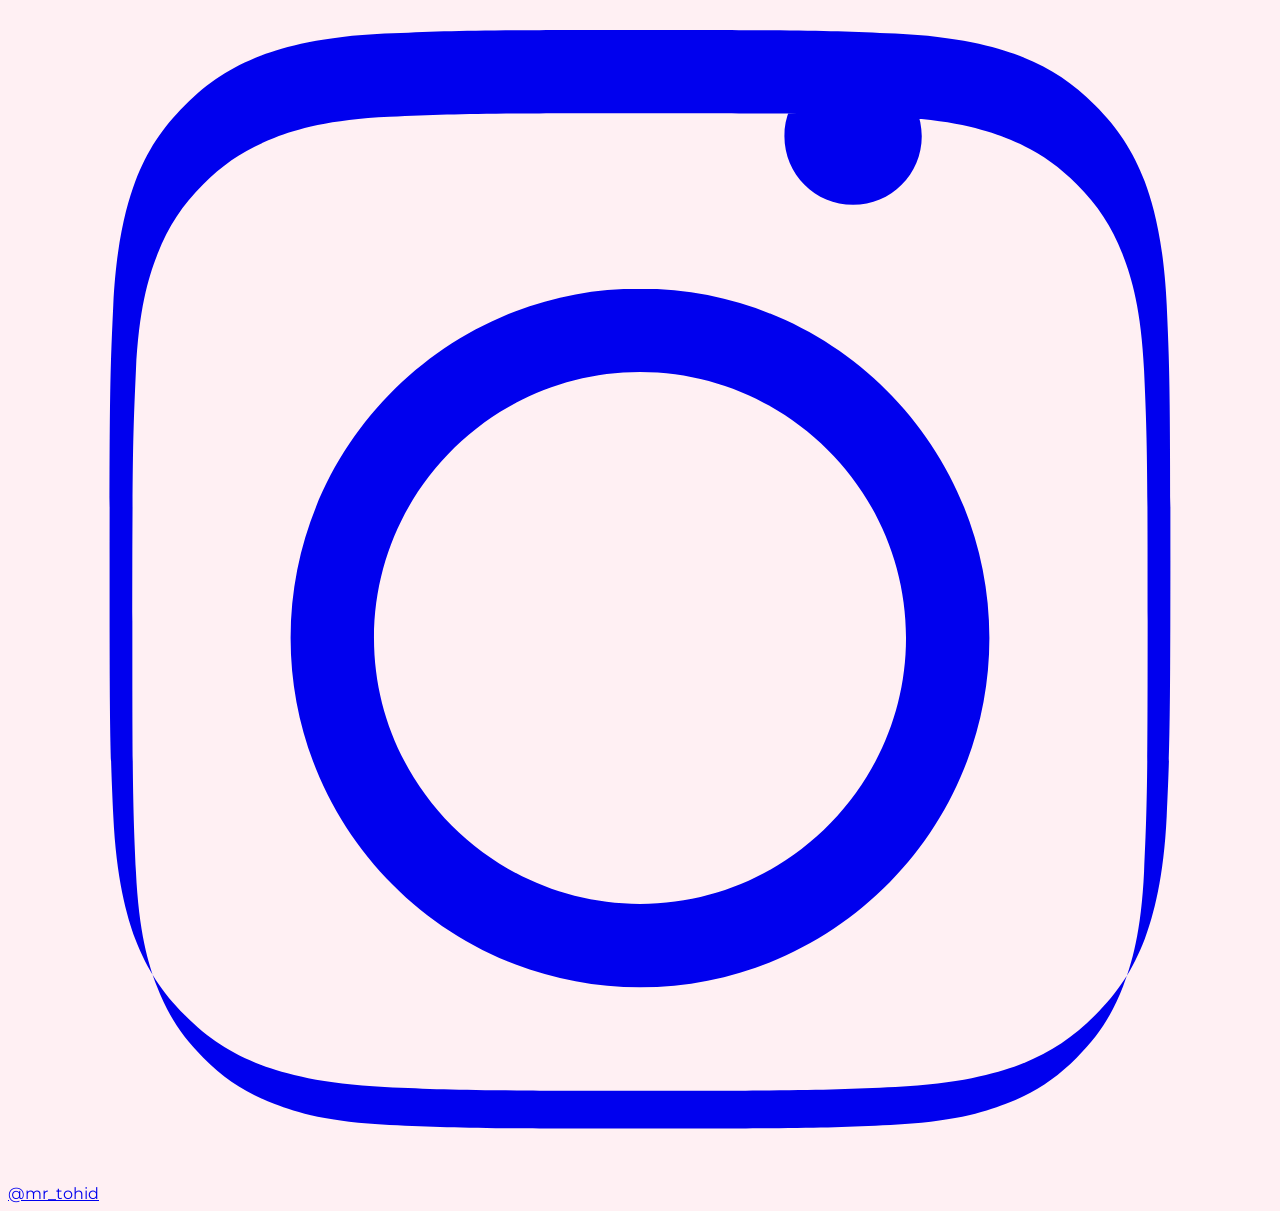
==== commit e292d83a: "Add AOS animation support and update styles" ====
--- a/index.html
+++ b/index.html
@@ -6,6 +6,9 @@
   <title>Meenal & Avinash - Premium Wedding Invitation</title>
   <script src="https://cdn.tailwindcss.com"></script>
   <link href="https://fonts.googleapis.com/css2?family=Cinzel:wght@400;600;700&family=Playfair+Display:ital,wght=0,400;0,600;1,400&family=Montserrat:wght@300;400;500;600&display=swap" rel="stylesheet">
+  
+  <!-- ✨ AOS ANIMATION STYLESHEET -->
+  <link href="https://unpkg.com/aos@2.3.1/dist/aos.css" rel="stylesheet">
   
   <!-- ✉️ EMAILJS SDK INTEGRATION -->
   <script type="text/javascript" src="https://cdn.jsdelivr.net/npm/@emailjs/browser@4/dist/email.min.js"></script>
@@ -187,7 +190,7 @@
   <main class="max-w-lg mx-auto px-6 pt-12 pb-32 space-y-28 relative z-10">
 
     <!-- 🌟 CLEAN ROYAL INTRO SECTION -->
-    <section class="text-center pt-16 pb-12 bg-white/60 p-8 rounded-[40px] border border-white/90 backdrop-blur-sm relative shadow-md">
+    <section data-aos="fade-up" class="text-center pt-16 pb-12 bg-white/60 p-8 rounded-[40px] border border-white/90 backdrop-blur-sm relative shadow-md">
       <div class="absolute top-6 left-6 w-8 h-8 border-t-2 border-l-2 border-[var(--luxury-gold)]/50"></div>
       <div class="absolute top-6 right-6 w-8 h-8 border-t-2 border-r-2 border-[var(--luxury-gold)]/50"></div>
       
@@ -212,7 +215,7 @@
 
 
     <!-- 📅 DYNAMIC EVENTS SCHEDULE -->
-    <section class="space-y-8">
+    <section data-aos="fade-up" class="space-y-8">
       <div class="text-center">
         <p class="text-xs uppercase tracking-[0.2em] text-[var(--luxury-gold)] font-bold mb-1">CELEBRATIONS</p>
         <h3 class="font-serif-title text-4xl text-[var(--luxury-gold)]">Wedding Events</h3>
@@ -220,7 +223,7 @@
       </div>
 
       <div class="space-y-6">
-        <div class="bg-white/95 p-8 rounded-[28px] border-l-8 border-[var(--luxury-gold)] shadow-lg flex items-start gap-5">
+        <div data-aos="zoom-in" class="bg-white/95 p-8 rounded-[28px] border-l-8 border-[var(--luxury-gold)] shadow-lg flex items-start gap-5">
           <div class="text-3xl pt-1">🌿</div>
           <div class="flex-1">
             <h4 class="font-serif-title text-xl font-bold text-[var(--luxury-gold)]">Mehndi Ceremony</h4>
@@ -230,7 +233,7 @@
           </div>
         </div>
 
-        <div class="bg-white/95 p-8 rounded-[28px] border-l-8 border-[var(--luxury-gold)] shadow-lg flex items-start gap-5">
+        <div data-aos="zoom-in" class="bg-white/95 p-8 rounded-[28px] border-l-8 border-[var(--luxury-gold)] shadow-lg flex items-start gap-5">
           <div class="text-3xl pt-1">💛</div>
           <div class="flex-1">
             <h4 class="font-serif-title text-xl font-bold text-[var(--luxury-gold)]">Haldi Ceremony</h4>
@@ -240,7 +243,7 @@
           </div>
         </div>
 
-        <div class="bg-white/95 p-8 rounded-[28px] border-l-8 border-[var(--luxury-gold)] shadow-lg flex items-start gap-5">
+        <div data-aos="zoom-in" class="bg-white/95 p-8 rounded-[28px] border-l-8 border-[var(--luxury-gold)] shadow-lg flex items-start gap-5">
           <div class="text-3xl pt-1">🥁</div>
           <div class="flex-1">
             <h4 class="font-serif-title text-xl font-bold text-[var(--luxury-gold)]">Baarat & Royal Wedding</h4>
@@ -254,7 +257,7 @@
 
 
     <!-- 🎫 TRIPLE SCRATCH WITH ROSE EXPLOSION -->
-    <section class="text-center space-y-8">
+    <section data-aos="fade-up" class="text-center space-y-8">
       <div>
         <p class="text-sm uppercase tracking-[0.2em] text-[var(--luxury-gold)] font-bold mb-1">THE DATE</p>
         <h2 class="font-serif-title text-4xl text-[var(--luxury-gold)] font-semibold">Save the Date</h2>
@@ -296,7 +299,7 @@
 
 
     <!-- ⏳ MODERN TIMER -->
-    <section class="bg-white/90 p-10 rounded-[40px] border-2 border-[var(--gold-accent)]/50 shadow-2xl text-center space-y-8">
+    <section data-aos="fade-up" class="bg-white/90 p-10 rounded-[40px] border-2 border-[var(--gold-accent)]/50 shadow-2xl text-center space-y-8">
       <p class="text-sm italic text-slate-400">A lifetime of togetherness begins with one sacred step</p>
       <h3 class="font-serif-title text-4xl text-[var(--luxury-gold)]">The Wedding</h3>
       <p class="text-sm font-semibold tracking-[0.2em] text-slate-500">01 . 07 . 2026</p>
@@ -323,7 +326,7 @@
 
 
     <!-- 📸 SLIDING PHOTO ALBUM -->
-    <section class="text-center space-y-8 overflow-hidden">
+    <section data-aos="fade-up" class="text-center space-y-8 overflow-hidden">
       <div>
         <p class="text-xs uppercase tracking-[0.2em] text-slate-400 font-bold mb-1">OUR STORY</p>
         <h3 class="font-serif-title text-5xl text-[var(--luxury-gold)]">Forever Us</h3>
@@ -365,7 +368,7 @@
     <!-- 👗 COMPLETE RSVP SYSTEM -->
     <section class="space-y-10">
       
-      <div class="bg-white/90 p-10 rounded-[36px] border-2 border-[var(--gold-accent)]/30 shadow-lg space-y-8">
+      <div data-aos="fade-up" class="bg-white/90 p-10 rounded-[36px] border-2 border-[var(--gold-accent)]/30 shadow-lg space-y-8">
         <h4 class="font-serif-title italic text-xl text-[var(--luxury-gold)]">Your details</h4>
         
         <div>
@@ -382,7 +385,7 @@
         </div>
       </div>
 
-      <div class="bg-white/90 p-10 rounded-[36px] border-2 border-[var(--gold-accent)]/30 shadow-lg space-y-6">
+      <div data-aos="fade-up" class="bg-white/90 p-10 rounded-[36px] border-2 border-[var(--gold-accent)]/30 shadow-lg space-y-6">
         <h4 class="font-serif-title italic text-xl text-[var(--luxury-gold)] text-center">Will you join us?</h4>
         <div class="space-y-4">
           <label class="flex items-center justify-center w-full py-5 rounded-full bg-[var(--luxury-gold)] text-white font-bold text-sm uppercase tracking-widest cursor-pointer shadow-md text-center select-none hover:opacity-90 transition">
@@ -394,7 +397,7 @@
         </div>
       </div>
 
-      <div class="bg-white/90 p-10 rounded-[36px] border-2 border-[var(--gold-accent)]/30 shadow-lg space-y-4">
+      <div data-aos="fade-up" class="bg-white/90 p-10 rounded-[36px] border-2 border-[var(--gold-accent)]/30 shadow-lg space-y-4">
         <h4 class="font-serif-title italic text-xl text-[var(--luxury-gold)]">Party size</h4>
         <select id="rsvp-size" class="w-full bg-transparent py-3 text-base text-slate-700 bg-white/50">
           <option value="1">1 (Just me)</option>
@@ -405,7 +408,7 @@
         </select>
       </div>
 
-      <div class="bg-white/90 p-10 rounded-[36px] border-2 border-[var(--gold-accent)]/30 shadow-lg space-y-6">
+      <div data-aos="fade-up" class="bg-white/90 p-10 rounded-[36px] border-2 border-[var(--gold-accent)]/30 shadow-lg space-y-6">
         <h4 class="font-serif-title italic text-xl text-[var(--luxury-gold)]">Events you'll attend</h4>
         <div class="space-y-3">
           <label class="flex items-center justify-between p-5 bg-white border border-stone-200/80 rounded-2xl cursor-pointer select-none">
@@ -442,14 +445,14 @@
         </div>
       </div>
 
-      <div class="bg-white/90 p-10 rounded-[36px] border-2 border-[var(--gold-accent)]/30 shadow-lg space-y-6 relative">
+      <div data-aos="fade-up" class="bg-white/90 p-10 rounded-[36px] border-2 border-[var(--gold-accent)]/30 shadow-lg space-y-6 relative">
         <h4 class="font-serif-title italic text-xl text-[var(--luxury-gold)]">A song for the dance floor</h4>
         <div>
           <input type="text" id="rsvp-song" placeholder="e.g. Kala Chashma" class="w-full bg-transparent py-3 text-base text-slate-700 placeholder-slate-300">
         </div>
       </div>
 
-      <div class="bg-white/90 p-10 rounded-[36px] border-2 border-[var(--gold-accent)]/30 shadow-lg space-y-6">
+      <div data-aos="fade-up" class="bg-white/90 p-10 rounded-[36px] border-2 border-[var(--gold-accent)]/30 shadow-lg space-y-6">
         <h4 class="font-serif-title italic text-xl text-[var(--luxury-gold)] flex items-center gap-2">
           <span>🍽️</span> Dietary preferences
         </h4>
@@ -467,7 +470,7 @@
         </div>
       </div>
 
-      <div class="bg-white/90 p-10 rounded-[36px] border-2 border-[var(--gold-accent)]/30 shadow-lg space-y-6">
+      <div data-aos="fade-up" class="bg-white/90 p-10 rounded-[36px] border-2 border-[var(--gold-accent)]/30 shadow-lg space-y-6">
         <h4 class="font-serif-title italic text-xl text-[var(--luxury-gold)]">Marriage advice for us</h4>
         <div>
           <textarea id="rsvp-advice" rows="4" placeholder="Share something sweet, funny, or wise..." class="w-full bg-transparent p-4 text-base text-slate-700 placeholder-slate-300 border border-stone-200 rounded-2xl resize-none"></textarea>
@@ -481,7 +484,7 @@
     </section>
 
     <!-- 👤 DYNAMIC TRADITIONAL KATHAK COLORED ABOUT ME & INSTAGRAM SECTION -->
-    <section class="bg-[#4a121a] p-12 rounded-[40px] border-4 border-[var(--gold-accent)] shadow-2xl mt-16 text-center space-y-8 relative overflow-hidden">
+    <section data-aos="fade-up" class="bg-[#4a121a] p-12 rounded-[40px] border-4 border-[var(--gold-accent)] shadow-2xl mt-16 text-center space-y-8 relative overflow-hidden">
       <!-- Royal Corner Accents inside the section -->
       <div class="absolute top-4 left-4 w-6 h-6 border-t-2 border-l-2 border-[var(--gold-accent)]/40"></div>
       <div class="absolute top-4 right-4 w-6 h-6 border-t-2 border-r-2 border-[var(--gold-accent)]/40"></div>
@@ -496,8 +499,8 @@
 
       <div class="pt-6 border-t border-stone-700/50 max-w-xs mx-auto">
         <p class="text-xs uppercase tracking-widest text-stone-400 font-bold mb-4">Let's stay connected</p>
-        <!-- Replace 'mr_tohid_handle' with your exact original Instagram user ID -->
-        <a href="https://instagram.com/mr_tohid_handle" target="_blank" class="inline-flex items-center justify-center gap-3 w-full py-4 rounded-full bg-[var(--gold-accent)] text-[#4a121a] font-bold text-lg shadow-xl hover:scale-[1.03] active:scale-[0.98] transition">
+        <!-- Replace 'mr_tohid' with your exact original Instagram user ID -->
+        <a href="https://instagram.com/mr_tohid" target="_blank" class="inline-flex items-center justify-center gap-3 w-full py-4 rounded-full bg-[var(--gold-accent)] text-[#4a121a] font-bold text-lg shadow-xl hover:scale-[1.03] active:scale-[0.98] transition">
           <svg class="w-6 h-6" fill="currentColor" viewBox="0 0 24 24"><path d="M12 2.163c3.204 0 3.584.012 4.85.07 1.18.055 1.897.252 2.342.417.588.228 1.008.503 1.448.944.441.441.716.861.944 1.448.165.445.362 1.162.417 2.342.058 1.267.07 1.647.07 4.85s-.012 3.584-.07 4.85c-.055 1.18-.252 1.897-.417 2.342-.228.588-.503 1.008-.944 1.448-.441.441-.861.716-1.448.944-.445.165-1.162.362-2.342.417-1.267.058-1.647.07-4.85.07s-3.584-.012-4.85-.07c-1.18-.055-1.897-.252-2.342-.417-.588-.228-1.008-.503-1.448-.944-.441-.441-.716-.861-.944-1.448-.165-.445-.362-1.162-.417-2.342-.058-1.267-.07-1.647-.07-4.85s.012-3.584.07-4.85c.055-1.18.252-1.897.417-2.342.228-.588.503-1.008.944-1.448.441-.441.861-.716 1.448-.944.445-.165 1.162-.362 2.342-.417 1.267-.058 1.647-.07 4.85-.07zm0 1.583c-3.14 0-3.513.012-4.757.068-1.144.053-1.765.236-2.179.398-.548.212-.943.468-1.356.881-.413.413-.669.808-.881 1.356-.162.414-.345 1.035-.398 2.179-.056 1.244-.068 1.617-.068 4.757s.012 3.513.068 4.757c.053 1.144.236 1.765.398 2.179.212.548.468.943.881 1.356.413.413.808.669 1.356.881.414.162 1.035.345 2.179.398 1.244.056 1.617.068 4.757.068s3.513-.012 4.757-.068c1.144-.053 1.765-.236 2.179-.398.548-.212.943-.468 1.356-.881.413-.413.669-.808.881-1.356.162-.414.345-1.035.398-2.179.056-1.244.068-1.617.068-4.757s-.012-3.513-.068-4.757c-.053-1.144-.236-1.765-.398-2.179-.212-.548-.468-.943-.881-1.356-.413-.413-.808-.669-1.356-.881-.414-.162-1.035-.345-2.179-.398-1.244-.056-1.617-.068-4.757-.068zm0 3.327c-3.664 0-6.634 2.97-6.634 6.634s2.97 6.634 6.634 6.634 6.634-2.97 6.634-6.634-2.97-6.634-6.634-6.634zm0 1.583c2.78 0 5.051 2.271 5.051 5.051s-2.271 5.051-5.051 5.051-5.051-2.271-5.051-5.051 2.271-5.051 5.051-5.051zm5.35-4.476c0 .72-.584 1.304-1.304 1.304s-1.304-.584-1.304-1.304.584-1.304 1.304-1.304 1.304.584 1.304 1.304z"/></svg>
           @mr_tohid
         </a>
@@ -506,8 +509,18 @@
 
   </main>
 
+  <!-- ✨ AOS SCRIPT INCLUSION -->
+  <script src="https://unpkg.com/aos@2.3.1/dist/aos.js"></script>
+
   <!-- SYSTEMS SCRIPTS -->
   <script>
+    // 🚀 INITIALIZE AOS SCROLL ANIMATION
+    AOS.init({
+        duration: 1000,
+        once: true,
+        easing: "ease-in-out"
+    });
+
     // ✉️ EMAILJS INITIALIZATION
     (function() {
         emailjs.init({
@@ -519,7 +532,11 @@
     function openEnvelope() {
       const target = document.getElementById('envelope-portal');
       target.style.transform = 'translateY(-100%)';
-      setTimeout(() => { target.style.display = 'none'; }, 1050);
+      setTimeout(() => { 
+        target.style.display = 'none'; 
+        // Refresh AOS after envelope goes up to make sure animations trigger properly
+        AOS.refresh();
+      }, 1050);
       const track = document.getElementById('wedding-track');
       track.play().catch(e => console.log('Autoplay blocked', e));
     }
@@ -640,4 +657,4 @@
     }
   </script>
 </body>
-              </html>
+  </html>
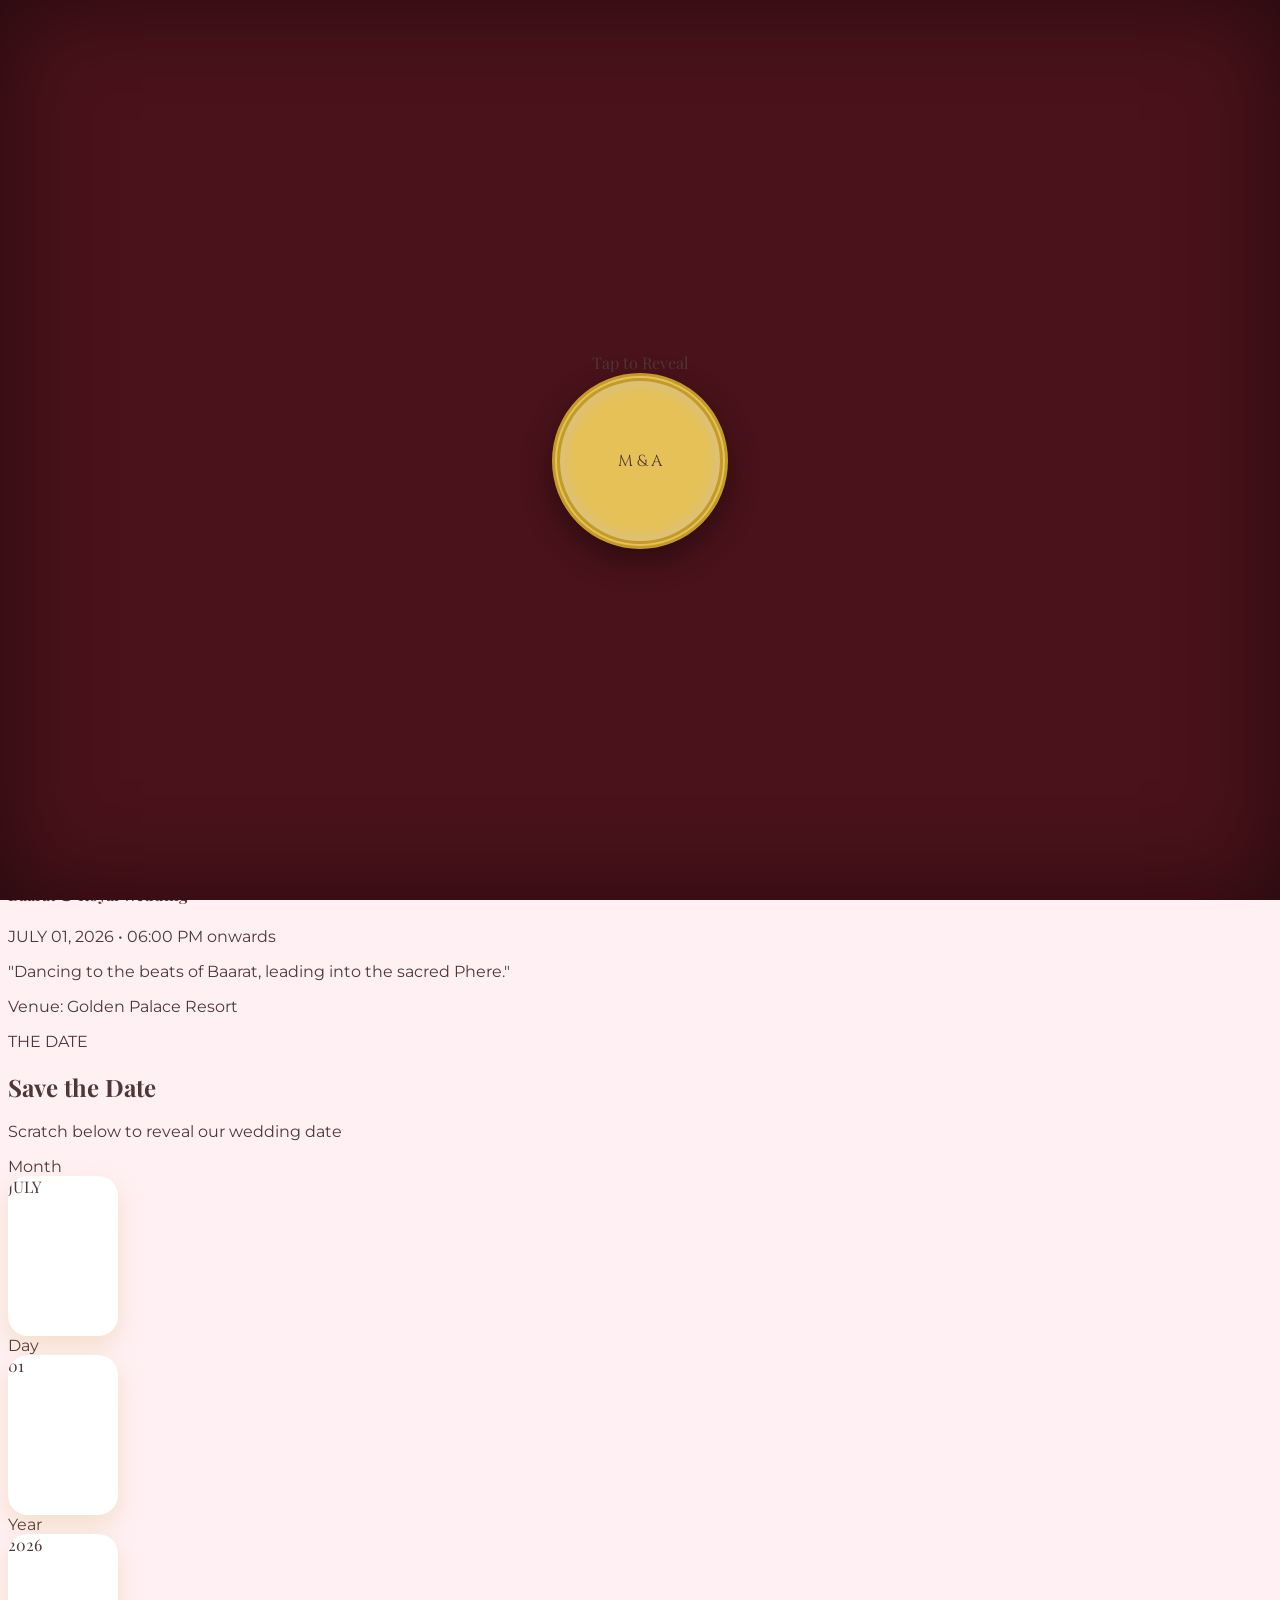
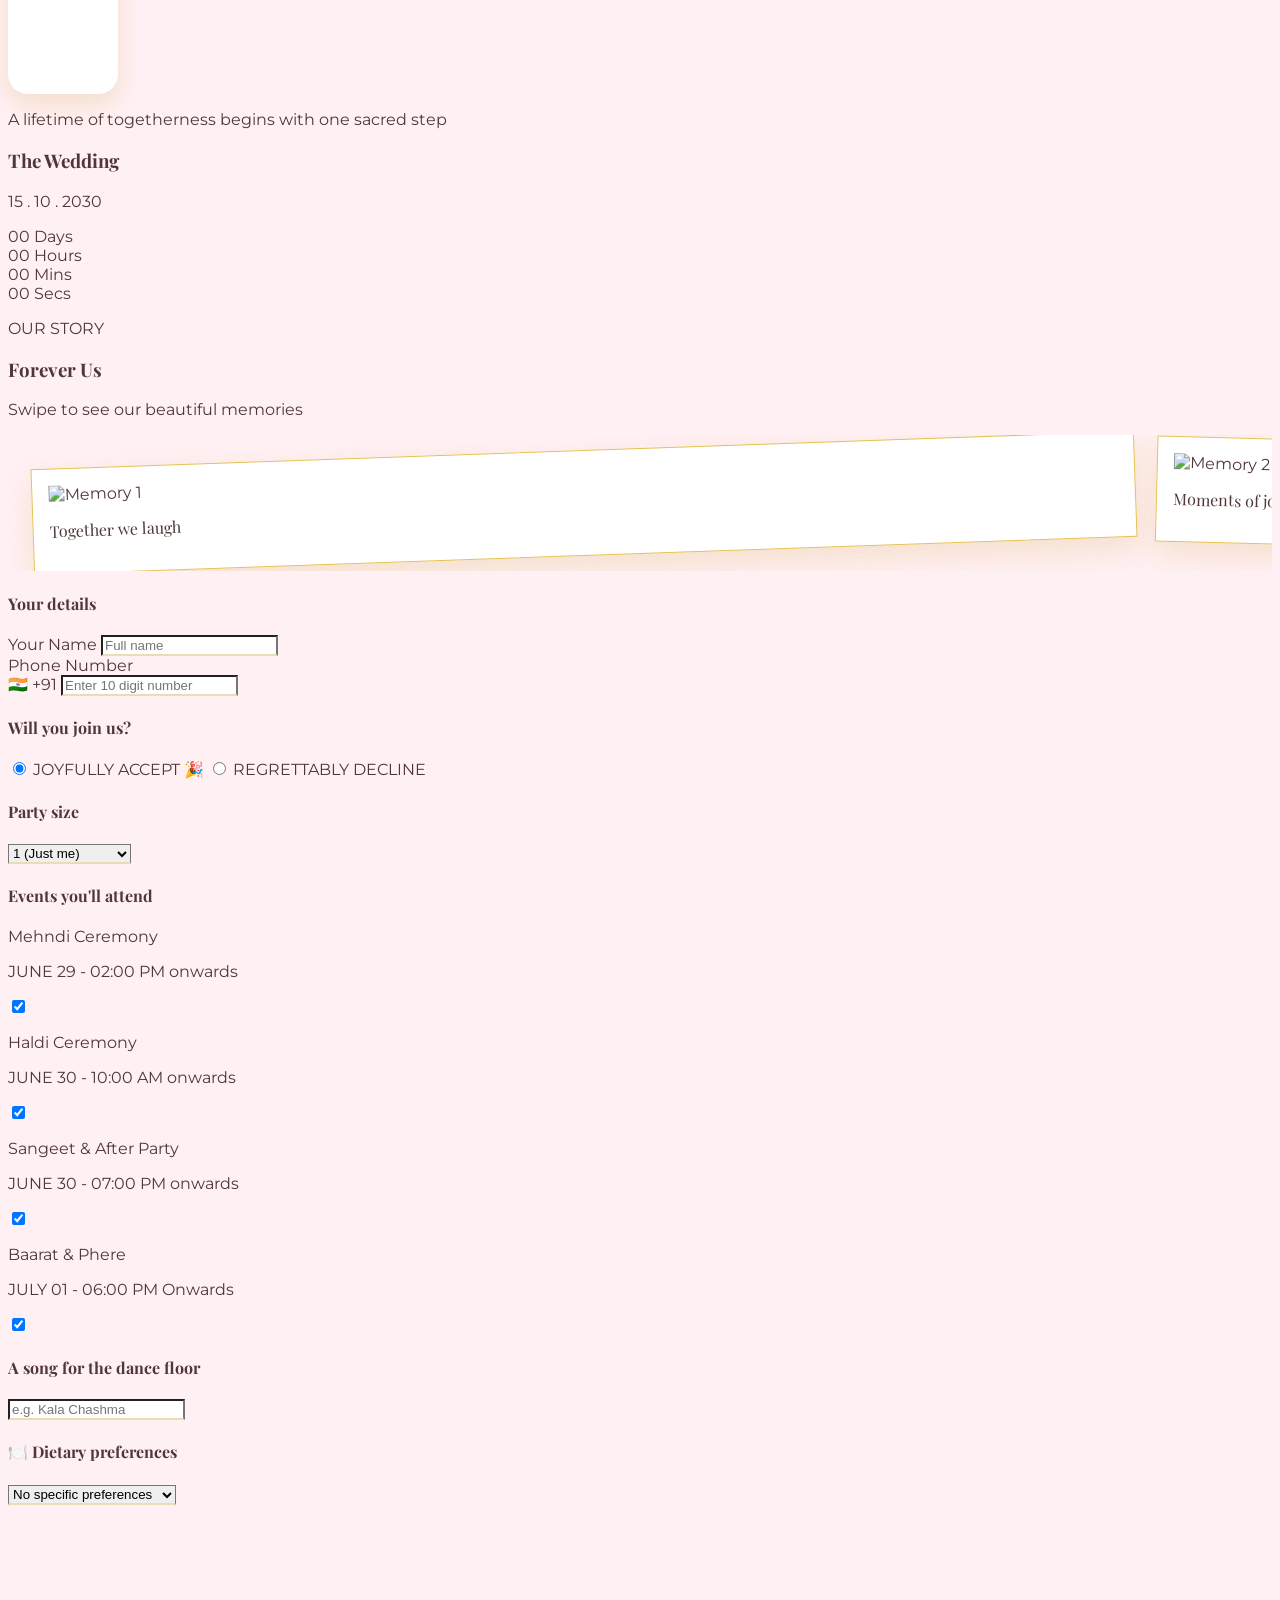
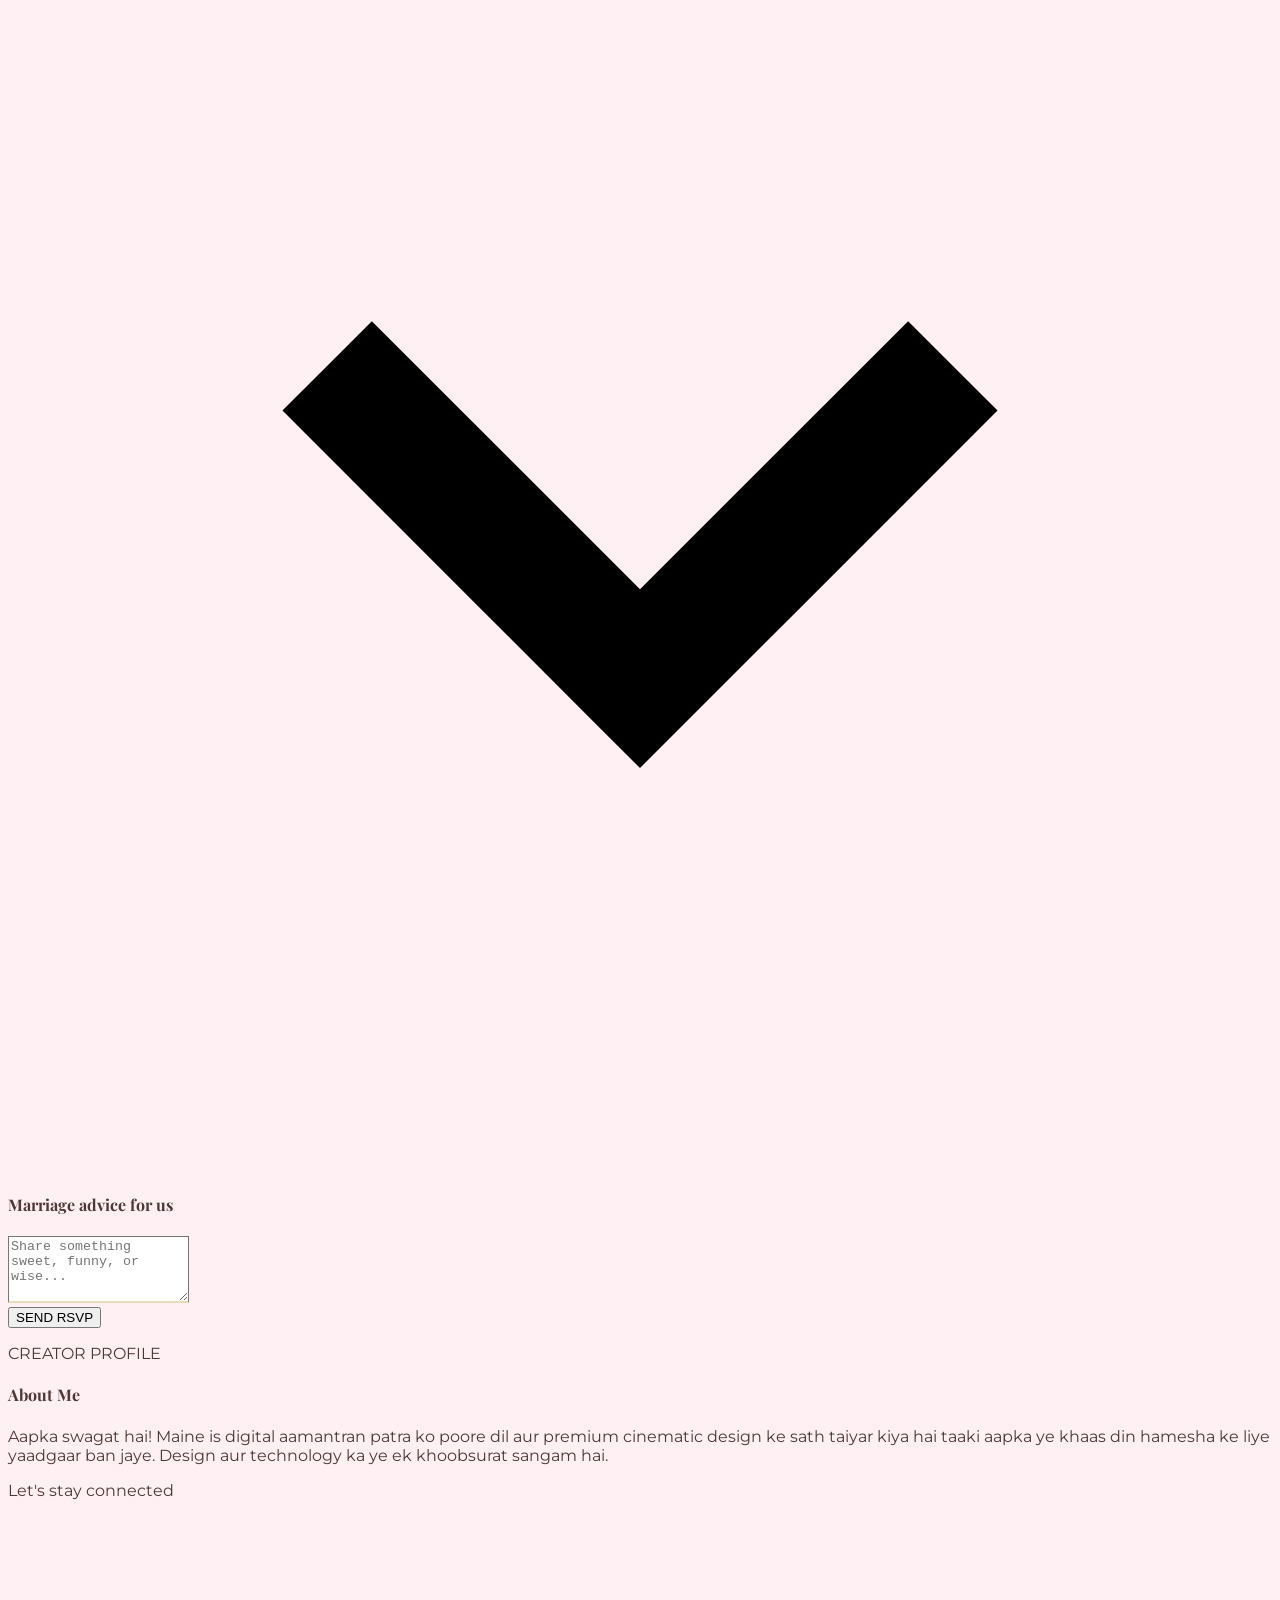
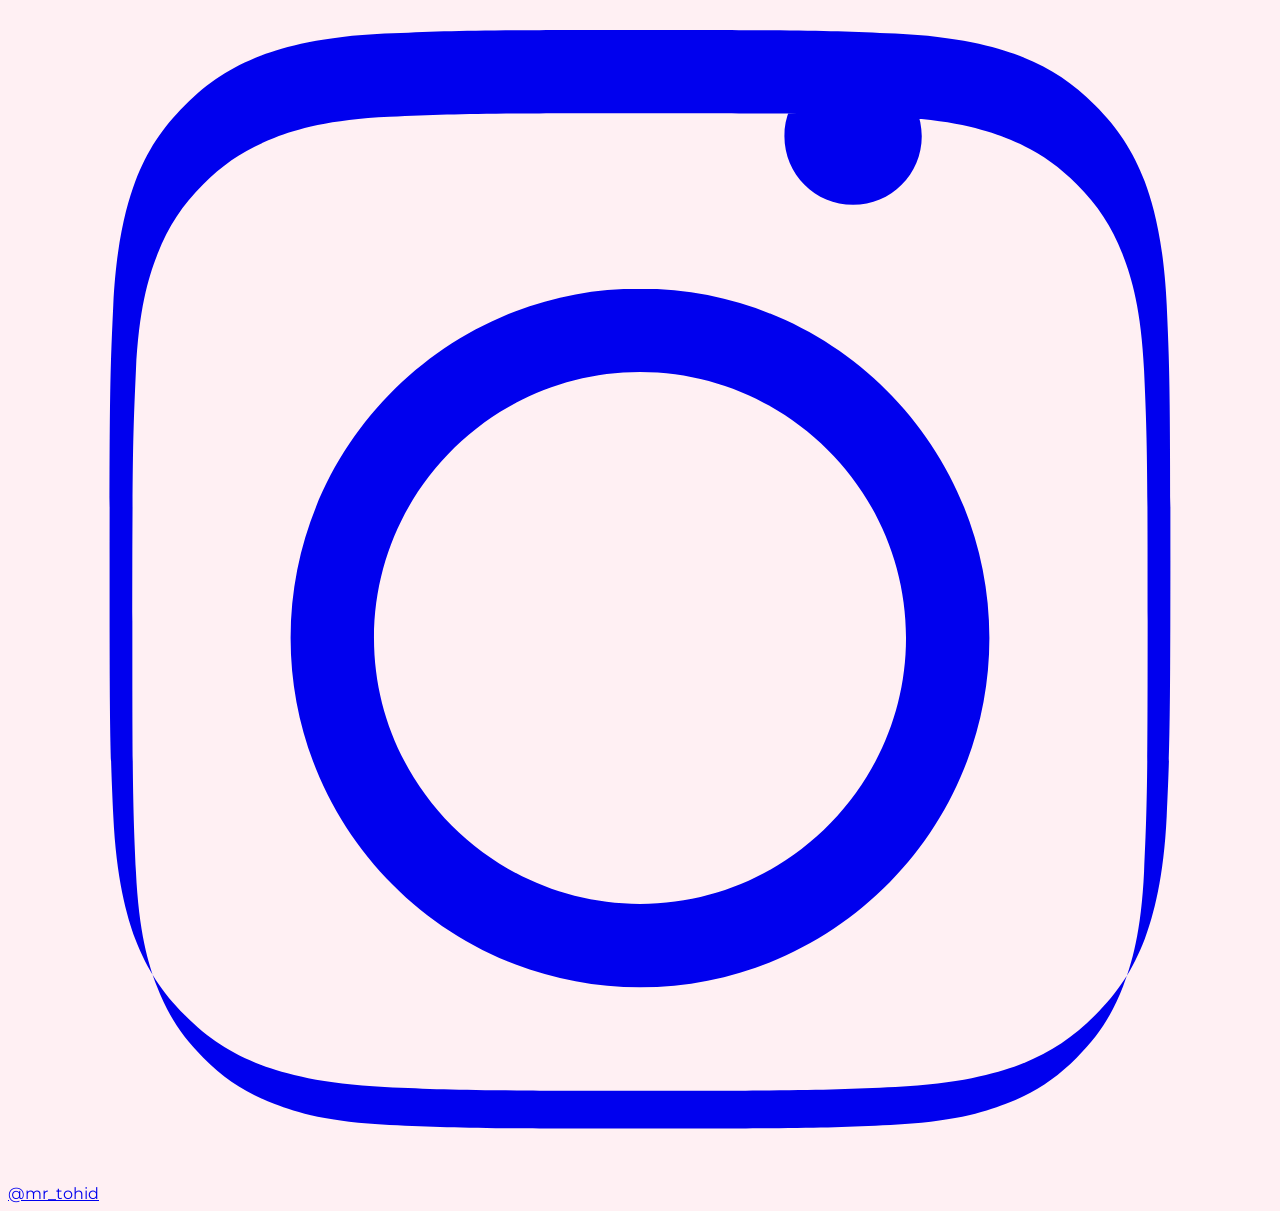
==== commit bc28eb19: "Update wedding date in index.html" ====
--- a/index.html
+++ b/index.html
@@ -302,7 +302,7 @@
     <section data-aos="fade-up" class="bg-white/90 p-10 rounded-[40px] border-2 border-[var(--gold-accent)]/50 shadow-2xl text-center space-y-8">
       <p class="text-sm italic text-slate-400">A lifetime of togetherness begins with one sacred step</p>
       <h3 class="font-serif-title text-4xl text-[var(--luxury-gold)]">The Wedding</h3>
-      <p class="text-sm font-semibold tracking-[0.2em] text-slate-500">01 . 07 . 2026</p>
+      <p class="text-sm font-semibold tracking-[0.2em] text-slate-500">15 . 10 . 2030</p>
 
       <div class="grid grid-cols-4 gap-3 pt-6 border-t border-stone-150 text-center">
         <div>
@@ -568,7 +568,7 @@
     }
 
     // ⏳ Timer
-    const targetDate = new Date("July 01, 2026 19:00:00").getTime();
+    const targetDate = new Date("october 15, 2030 19:00:00").getTime();
     setInterval(() => {
       const distance = targetDate - new Date().getTime();
       if (distance < 0) return;
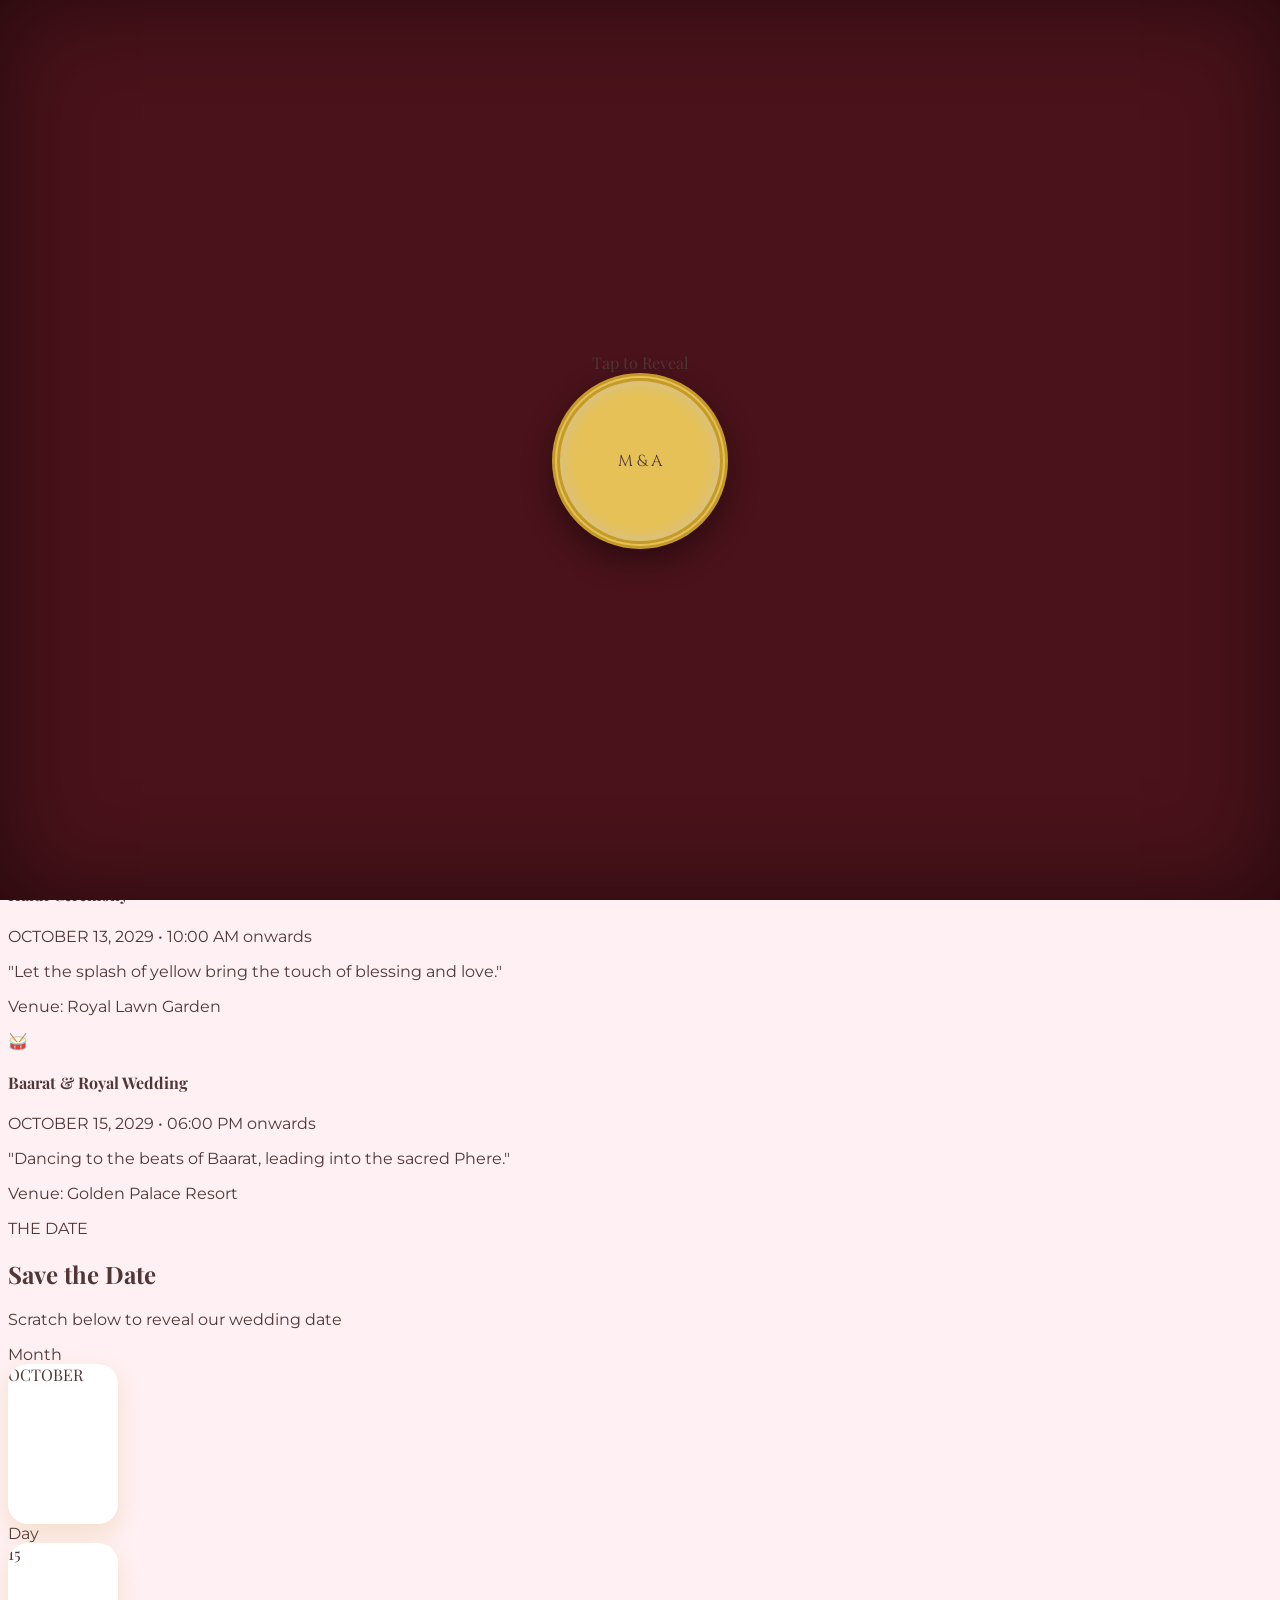
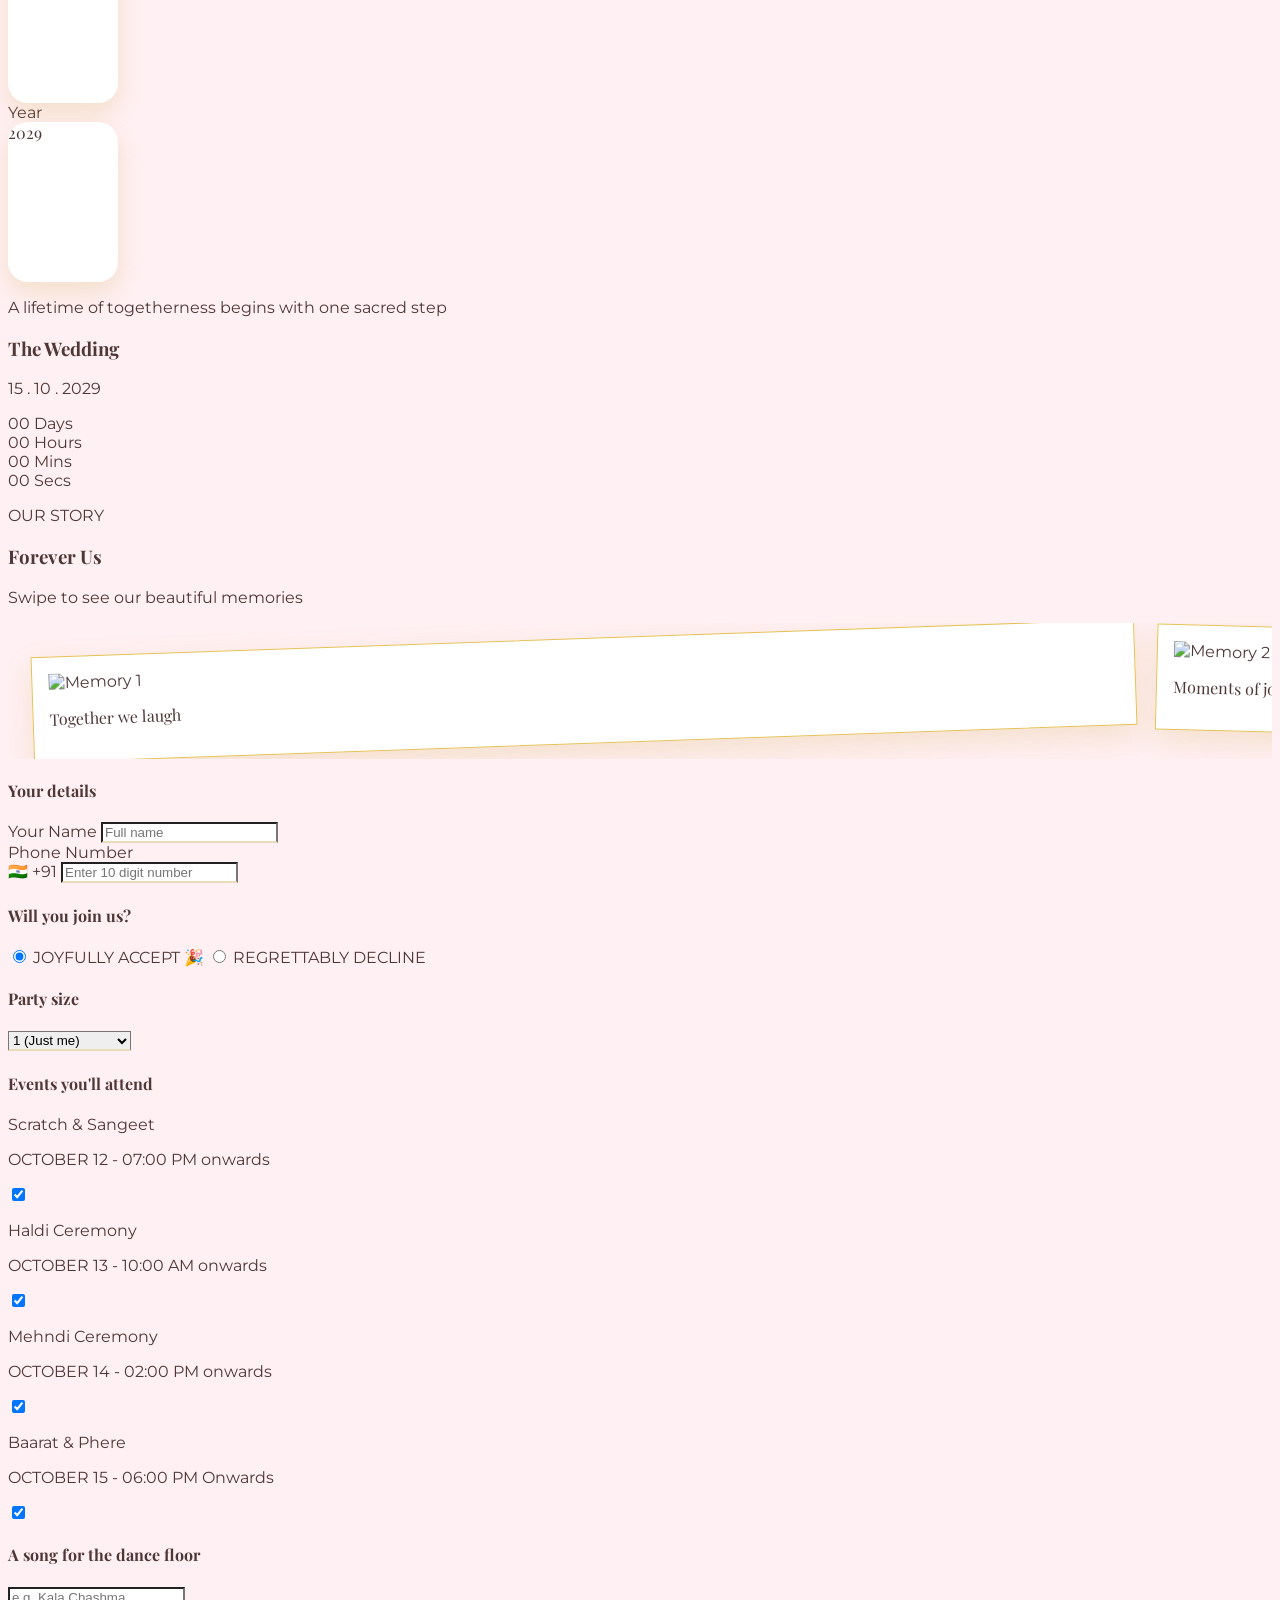
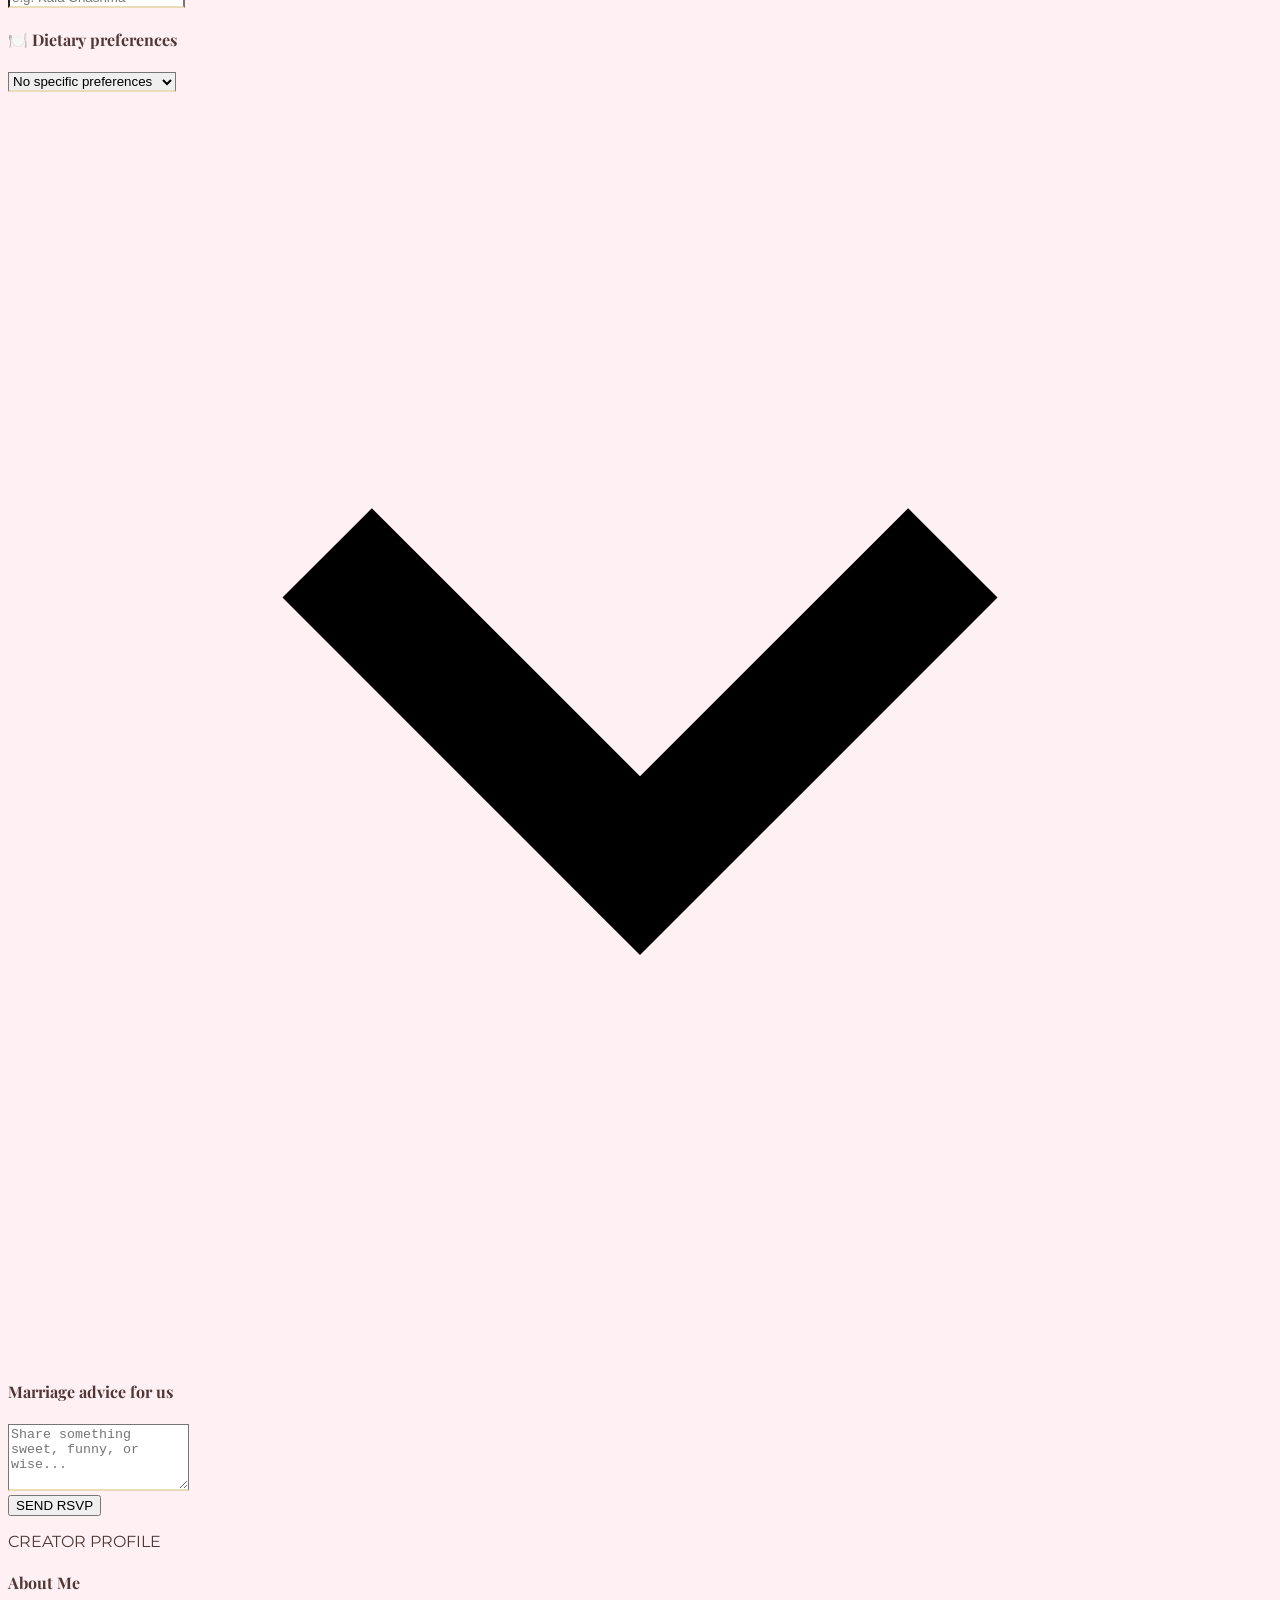
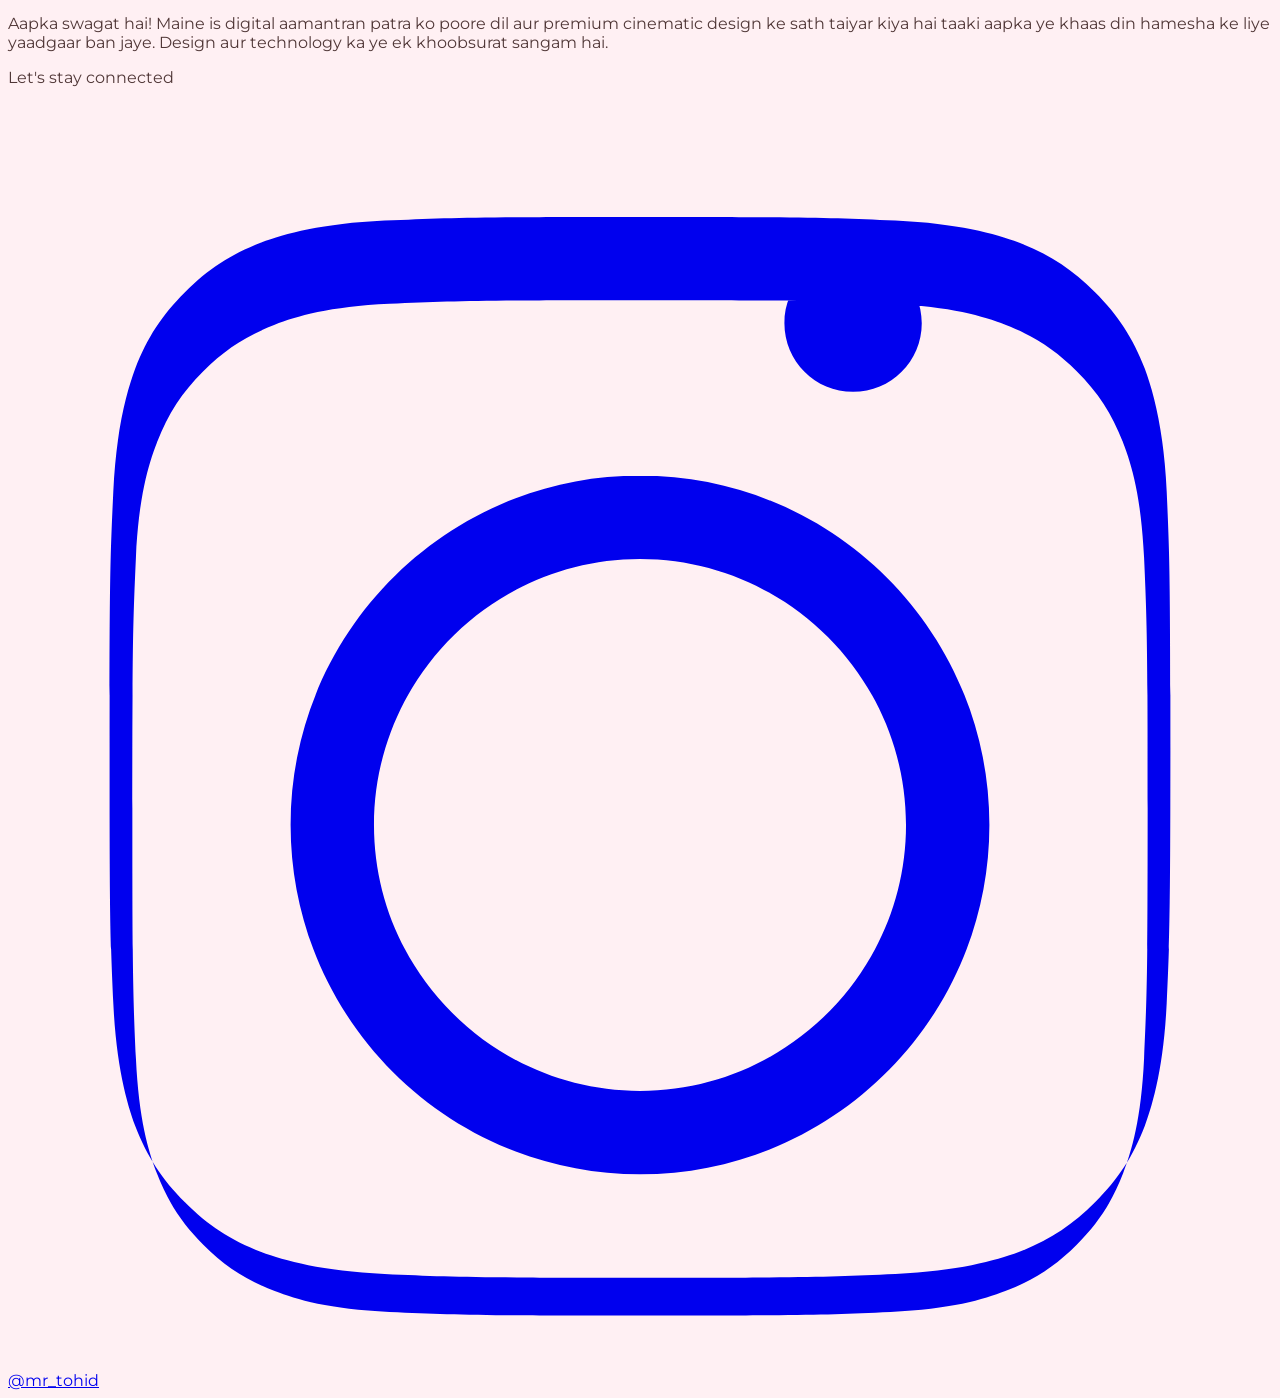
==== commit 6b0e07e9: "Update event dates and timer target date Updated event dates for Scratch, Mehndi, Haldi, and Baarat " ====
--- a/index.html
+++ b/index.html
@@ -223,11 +223,22 @@
       </div>
 
       <div class="space-y-6">
+        <!-- Scratch / Sangeet Ceremony -->
+        <div data-aos="zoom-in" class="bg-white/95 p-8 rounded-[28px] border-l-8 border-[var(--luxury-gold)] shadow-lg flex items-start gap-5">
+          <div class="text-3xl pt-1">🎵</div>
+          <div class="flex-1">
+            <h4 class="font-serif-title text-xl font-bold text-[var(--luxury-gold)]">Scratch & Sangeet</h4>
+            <p class="text-sm text-slate-500 font-semibold mt-1">OCTOBER 12, 2029 &bull; 07:00 PM onwards</p>
+            <p class="text-xs md:text-sm text-slate-400 italic mt-3">"A night of music, dance, and unforgettable memories."</p>
+            <p class="text-xs text-slate-600 font-semibold mt-2.5 bg-amber-50 inline-block px-3 py-1 rounded border border-amber-100">Venue: Grand Celebration Hall</p>
+          </div>
+        </div>
+
         <div data-aos="zoom-in" class="bg-white/95 p-8 rounded-[28px] border-l-8 border-[var(--luxury-gold)] shadow-lg flex items-start gap-5">
           <div class="text-3xl pt-1">🌿</div>
           <div class="flex-1">
             <h4 class="font-serif-title text-xl font-bold text-[var(--luxury-gold)]">Mehndi Ceremony</h4>
-            <p class="text-sm text-slate-500 font-semibold mt-1">JUNE 29, 2026 &bull; 02:00 PM onwards</p>
+            <p class="text-sm text-slate-500 font-semibold mt-1">OCTOBER 14, 2029 &bull; 02:00 PM onwards</p>
             <p class="text-xs md:text-sm text-slate-400 italic mt-3">"Deep mehndi colors, beautiful rhythms, and sweet smiles."</p>
             <p class="text-xs text-slate-600 font-semibold mt-2.5 bg-amber-50 inline-block px-3 py-1 rounded border border-amber-100">Venue: Grand Celebration Hall</p>
           </div>
@@ -237,7 +248,7 @@
           <div class="text-3xl pt-1">💛</div>
           <div class="flex-1">
             <h4 class="font-serif-title text-xl font-bold text-[var(--luxury-gold)]">Haldi Ceremony</h4>
-            <p class="text-sm text-slate-500 font-semibold mt-1">JUNE 30, 2026 &bull; 10:00 AM onwards</p>
+            <p class="text-sm text-slate-500 font-semibold mt-1">OCTOBER 13, 2029 &bull; 10:00 AM onwards</p>
             <p class="text-xs md:text-sm text-slate-400 italic mt-3">"Let the splash of yellow bring the touch of blessing and love."</p>
             <p class="text-xs text-slate-600 font-semibold mt-2.5 bg-amber-50 inline-block px-3 py-1 rounded border border-amber-100">Venue: Royal Lawn Garden</p>
           </div>
@@ -247,7 +258,7 @@
           <div class="text-3xl pt-1">🥁</div>
           <div class="flex-1">
             <h4 class="font-serif-title text-xl font-bold text-[var(--luxury-gold)]">Baarat & Royal Wedding</h4>
-            <p class="text-sm text-slate-500 font-semibold mt-1">JULY 01, 2026 &bull; 06:00 PM onwards</p>
+            <p class="text-sm text-slate-500 font-semibold mt-1">OCTOBER 15, 2029 &bull; 06:00 PM onwards</p>
             <p class="text-xs md:text-sm text-slate-400 italic mt-3">"Dancing to the beats of Baarat, leading into the sacred Phere."</p>
             <p class="text-xs text-slate-600 font-semibold mt-2.5 bg-amber-50 inline-block px-3 py-1 rounded border border-amber-100">Venue: Golden Palace Resort</p>
           </div>
@@ -269,7 +280,7 @@
           <span class="text-xs uppercase font-bold tracking-widest text-slate-400 mb-2">Month</span>
           <div class="scratch-box">
             <div class="absolute inset-0 flex items-center justify-center font-serif-title text-2xl font-bold text-[var(--luxury-gold)] tracking-wider bg-[#fffdfa]">
-              JULY
+              OCTOBER
             </div>
             <canvas class="scratch-canvas" width="110" height="160" id="c-month"></canvas>
           </div>
@@ -279,7 +290,7 @@
           <span class="text-xs uppercase font-bold tracking-widest text-slate-400 mb-2">Day</span>
           <div class="scratch-box">
             <div class="absolute inset-0 flex items-center justify-center font-serif-title text-3xl font-bold text-[var(--luxury-gold)] bg-[#fffdfa]">
-              01
+              15
             </div>
             <canvas class="scratch-canvas" width="110" height="160" id="c-day"></canvas>
           </div>
@@ -289,7 +300,7 @@
           <span class="text-xs uppercase font-bold tracking-widest text-slate-400 mb-2">Year</span>
           <div class="scratch-box">
             <div class="absolute inset-0 flex items-center justify-center font-serif-title text-2xl font-bold text-[var(--luxury-gold)] bg-[#fffdfa]">
-              2026
+              2029
             </div>
             <canvas class="scratch-canvas" width="110" height="160" id="c-year"></canvas>
           </div>
@@ -302,7 +313,7 @@
     <section data-aos="fade-up" class="bg-white/90 p-10 rounded-[40px] border-2 border-[var(--gold-accent)]/50 shadow-2xl text-center space-y-8">
       <p class="text-sm italic text-slate-400">A lifetime of togetherness begins with one sacred step</p>
       <h3 class="font-serif-title text-4xl text-[var(--luxury-gold)]">The Wedding</h3>
-      <p class="text-sm font-semibold tracking-[0.2em] text-slate-500">15 . 10 . 2030</p>
+      <p class="text-sm font-semibold tracking-[0.2em] text-slate-500">15 . 10 . 2029</p>
 
       <div class="grid grid-cols-4 gap-3 pt-6 border-t border-stone-150 text-center">
         <div>
@@ -322,6 +333,8 @@
           <span class="text-[10px] uppercase tracking-widest text-slate-400 font-bold">Secs</span>
         </div>
       </div>
+      <!-- Status message holder just in case -->
+      <p id="timer-status" class="text-xl font-bold text-[var(--luxury-gold)] hidden mt-4 animate-pulse"></p>
     </section>
 
 
@@ -413,32 +426,32 @@
         <div class="space-y-3">
           <label class="flex items-center justify-between p-5 bg-white border border-stone-200/80 rounded-2xl cursor-pointer select-none">
             <div>
+              <p class="text-base font-semibold text-slate-800">Scratch & Sangeet</p>
+              <p class="text-xs text-slate-400">OCTOBER 12 - 07:00 PM onwards</p>
+            </div>
+            <input type="checkbox" name="events" value="Sangeet" checked class="w-5 h-5 accent-[var(--luxury-gold)]">
+          </label>
+
+          <label class="flex items-center justify-between p-5 bg-white border border-stone-200/80 rounded-2xl cursor-pointer select-none">
+            <div>
+              <p class="text-base font-semibold text-slate-800">Haldi Ceremony</p>
+              <p class="text-xs text-slate-400">OCTOBER 13 - 10:00 AM onwards</p>
+            </div>
+            <input type="checkbox" name="events" value="Haldi" checked class="w-5 h-5 accent-[var(--luxury-gold)]">
+          </label>
+
+          <label class="flex items-center justify-between p-5 bg-white border border-stone-200/80 rounded-2xl cursor-pointer select-none">
+            <div>
               <p class="text-base font-semibold text-slate-800">Mehndi Ceremony</p>
-              <p class="text-xs text-slate-400">JUNE 29 - 02:00 PM onwards</p>
+              <p class="text-xs text-slate-400">OCTOBER 14 - 02:00 PM onwards</p>
             </div>
             <input type="checkbox" name="events" value="Mehndi" checked class="w-5 h-5 accent-[var(--luxury-gold)]">
           </label>
 
           <label class="flex items-center justify-between p-5 bg-white border border-stone-200/80 rounded-2xl cursor-pointer select-none">
             <div>
-              <p class="text-base font-semibold text-slate-800">Haldi Ceremony</p>
-              <p class="text-xs text-slate-400">JUNE 30 - 10:00 AM onwards</p>
-            </div>
-            <input type="checkbox" name="events" value="Haldi" checked class="w-5 h-5 accent-[var(--luxury-gold)]">
-          </label>
-
-          <label class="flex items-center justify-between p-5 bg-white border border-stone-200/80 rounded-2xl cursor-pointer select-none">
-            <div>
-              <p class="text-base font-semibold text-slate-800">Sangeet & After Party</p>
-              <p class="text-xs text-slate-400">JUNE 30 - 07:00 PM onwards</p>
-            </div>
-            <input type="checkbox" name="events" value="Sangeet" checked class="w-5 h-5 accent-[var(--luxury-gold)]">
-          </label>
-
-          <label class="flex items-center justify-between p-5 bg-white border border-stone-200/80 rounded-2xl cursor-pointer select-none">
-            <div>
               <p class="text-base font-semibold text-slate-800">Baarat & Phere</p>
-              <p class="text-xs text-slate-400">JULY 01 - 06:00 PM Onwards</p>
+              <p class="text-xs text-slate-400">OCTOBER 15 - 06:00 PM Onwards</p>
             </div>
             <input type="checkbox" name="events" value="Reception" checked class="w-5 h-5 accent-[var(--luxury-gold)]">
           </label>
@@ -567,11 +580,26 @@
       pContainer.appendChild(petal);
     }
 
-    // ⏳ Timer
-    const targetDate = new Date("october 15, 2030 19:00:00").getTime();
-    setInterval(() => {
+    // ⏳ Timer System (Nayi Target Date: October 15, 2029)
+    const targetDate = new Date("October 15, 2029 18:00:00").getTime();
+    const timerInterval = setInterval(() => {
       const distance = targetDate - new Date().getTime();
-      if (distance < 0) return;
+      
+      if (distance < 0) {
+        clearInterval(timerInterval);
+        document.getElementById('timer-d').innerText = "00";
+        document.getElementById('timer-h').innerText = "00";
+        document.getElementById('timer-m').innerText = "00";
+        document.getElementById('timer-s').innerText = "00";
+        
+        const statusEl = document.getElementById('timer-status');
+        if(statusEl) {
+          statusEl.innerText = "The Celebration Has Begun! 🎉";
+          statusEl.classList.remove('hidden');
+        }
+        return;
+      }
+      
       document.getElementById('timer-d').innerText = String(Math.floor(distance / 86400000)).padStart(2, '0');
       document.getElementById('timer-h').innerText = String(Math.floor((distance % 86400000) / 3600000)).padStart(2, '0');
       document.getElementById('timer-m').innerText = String(Math.floor((distance % 3600000) / 60000)).padStart(2, '0');
@@ -657,4 +685,4 @@
     }
   </script>
 </body>
-  </html>
+        </html>
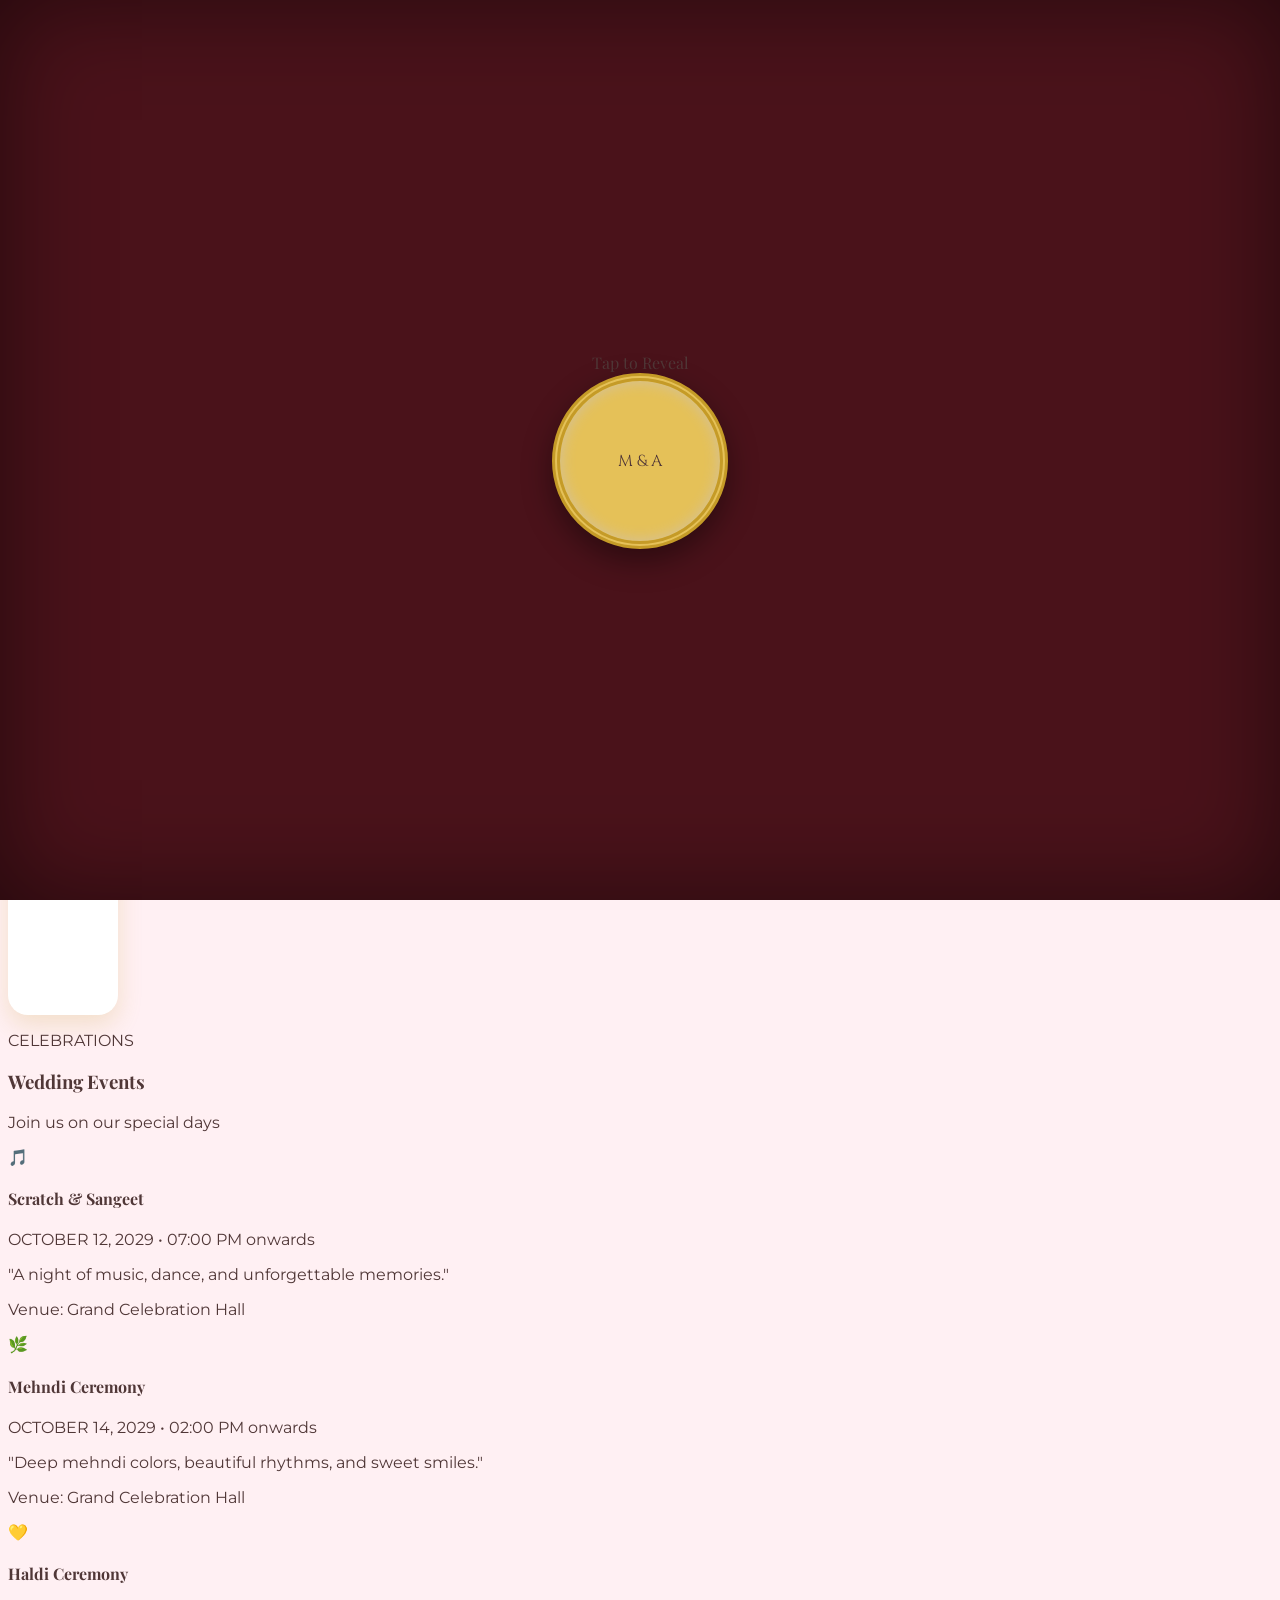
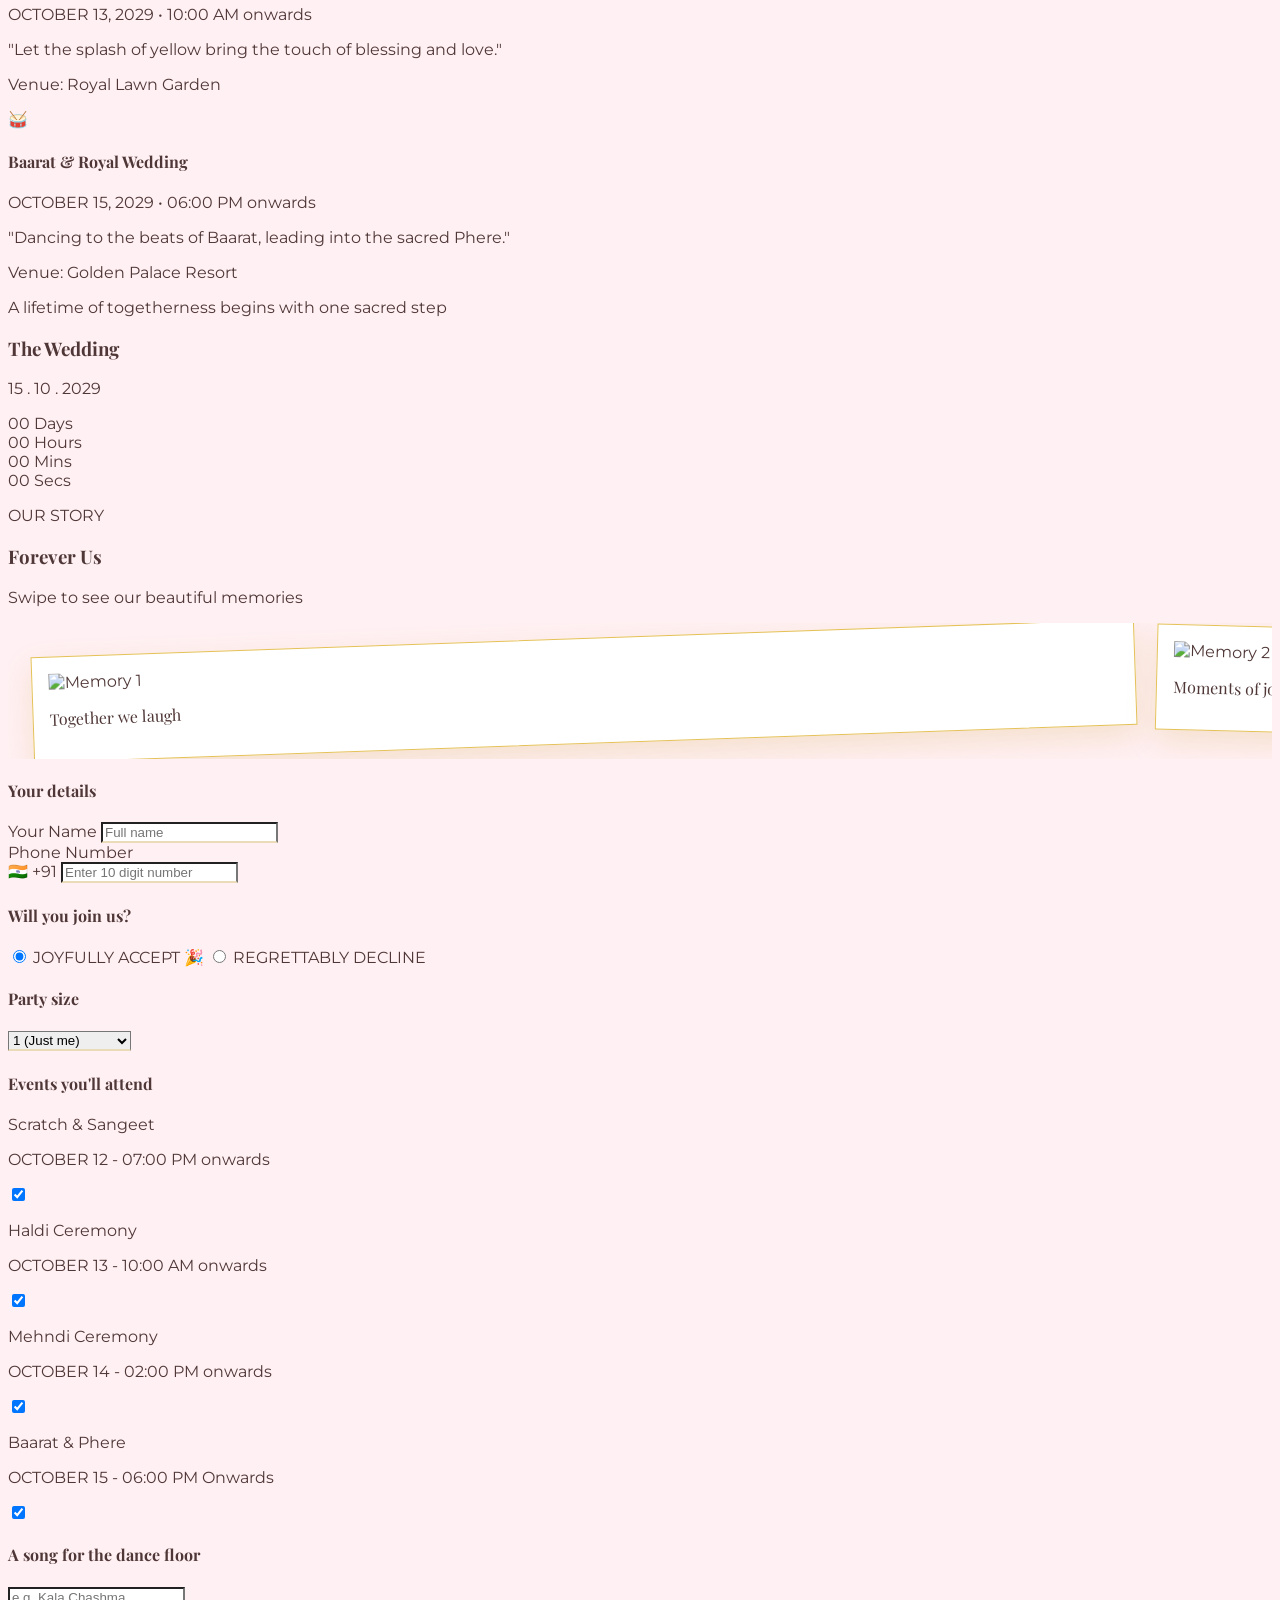
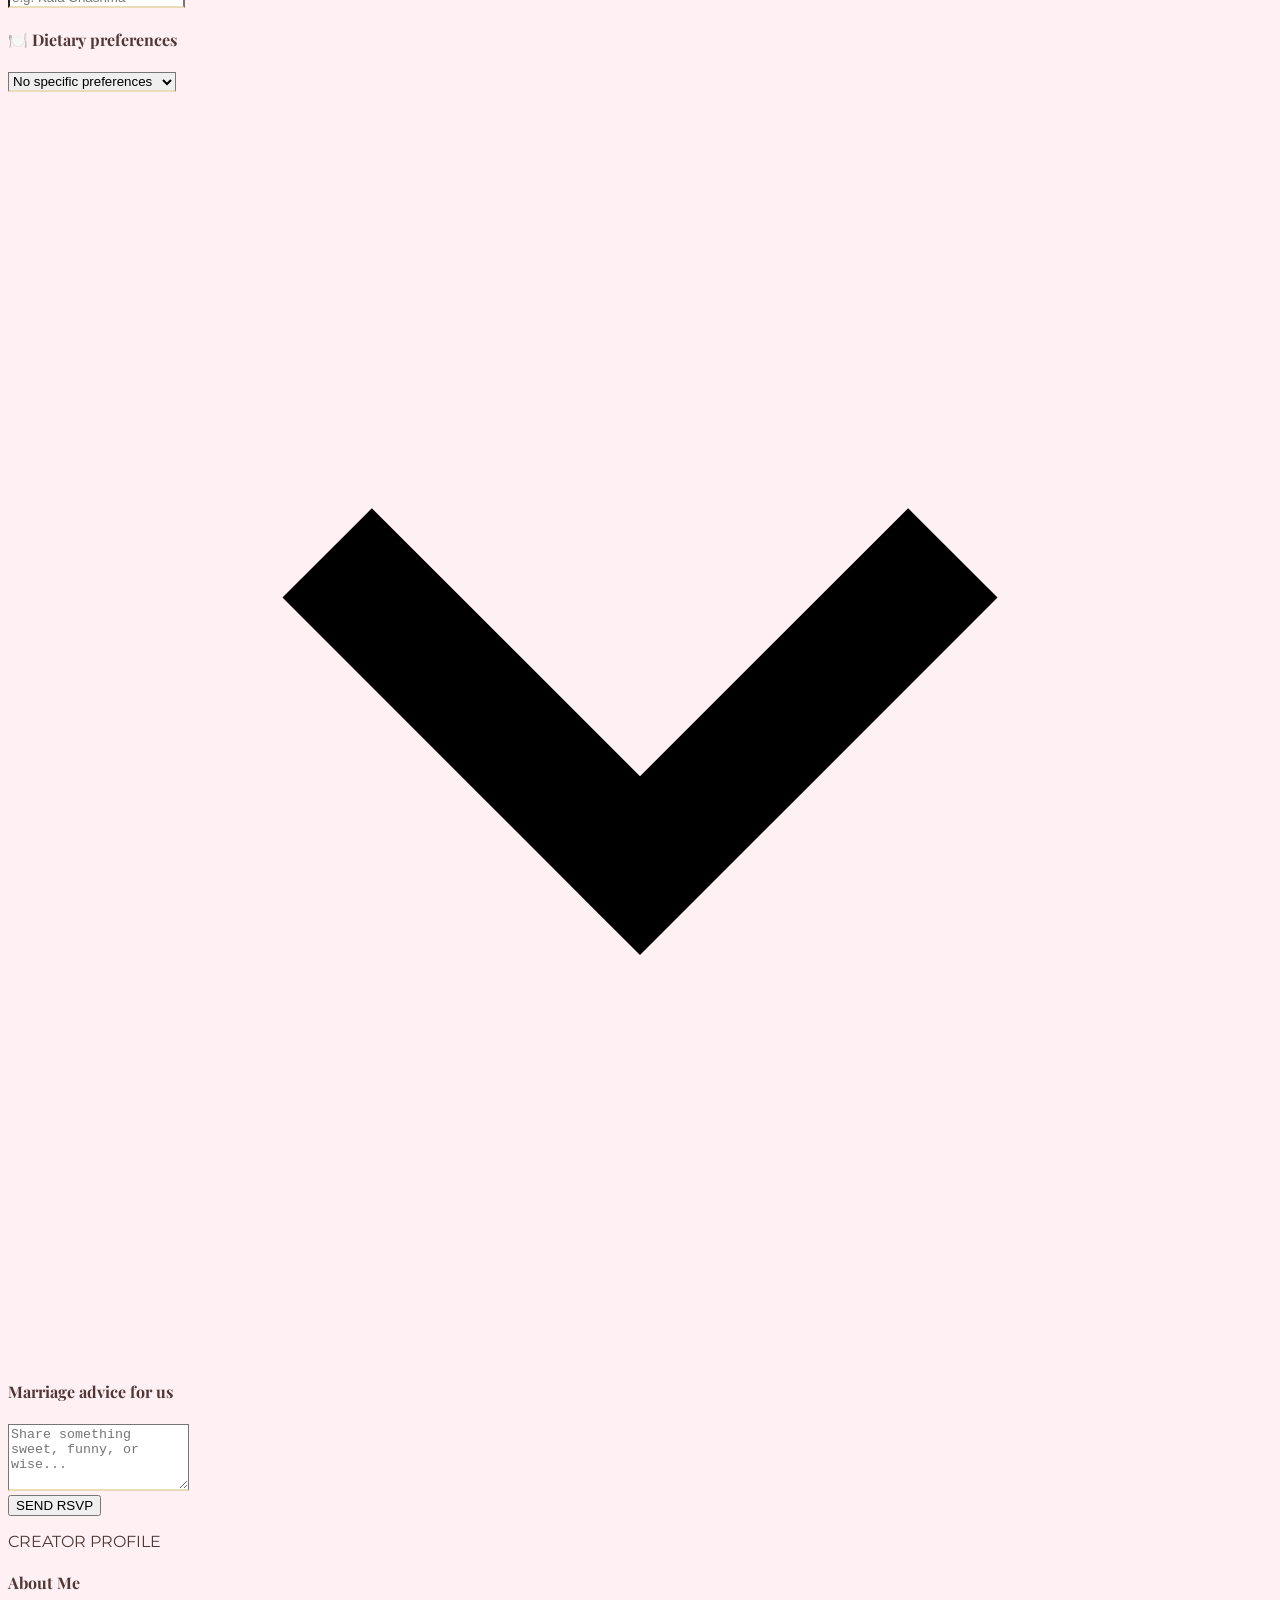
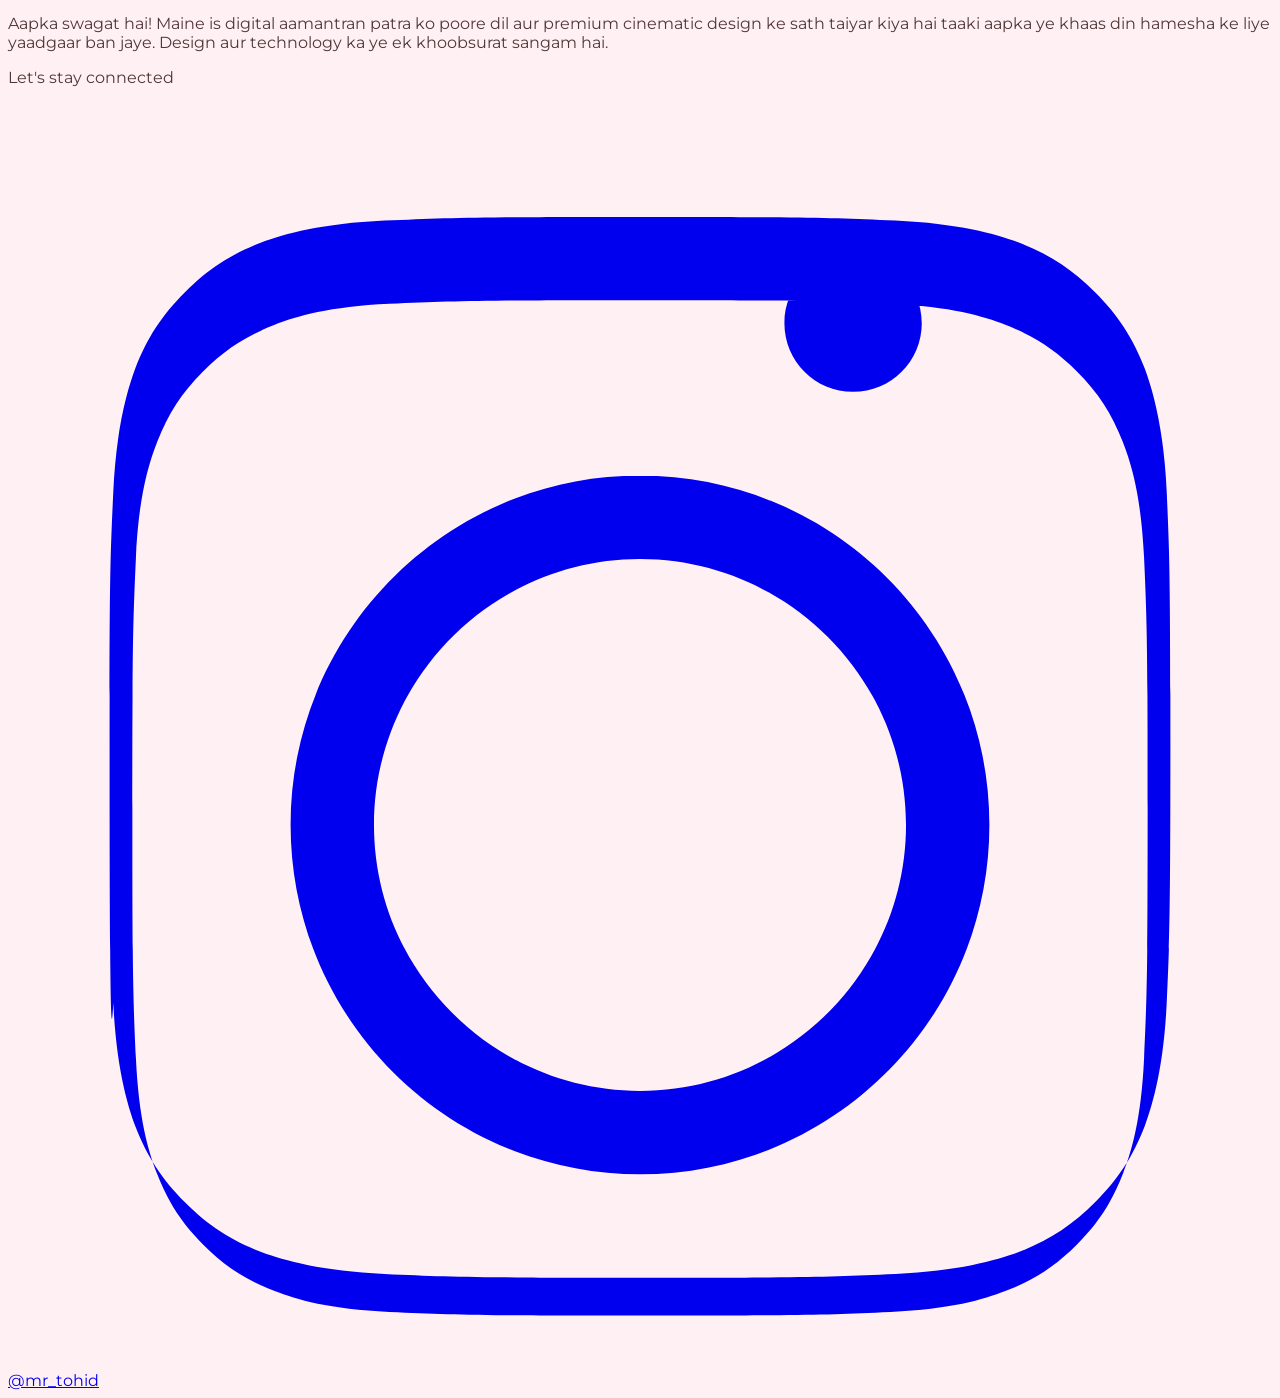
==== commit 85425c07: "Implement 'Save the Date' scratch-off section Added a new section for 'Save the Date' with scratch-o" ====
--- a/index.html
+++ b/index.html
@@ -214,6 +214,48 @@
     </section>
 
 
+    <!-- 🎫 TRIPLE SCRATCH WITH ROSE EXPLOSION (📍 FIXED: APPLACED IMMEDIATELY AFTER NAME) -->
+    <section data-aos="fade-up" class="text-center space-y-8">
+      <div>
+        <p class="text-sm uppercase tracking-[0.2em] text-[var(--luxury-gold)] font-bold mb-1">THE DATE</p>
+        <h2 class="font-serif-title text-4xl text-[var(--luxury-gold)] font-semibold">Save the Date</h2>
+        <p class="text-sm text-slate-400 italic mt-1">Scratch below to reveal our wedding date</p>
+      </div>
+
+      <div class="flex justify-center gap-4 pt-4">
+        <div class="flex flex-col items-center">
+          <span class="text-xs uppercase font-bold tracking-widest text-slate-400 mb-2">Month</span>
+          <div class="scratch-box">
+            <div class="absolute inset-0 flex items-center justify-center font-serif-title text-2xl font-bold text-[var(--luxury-gold)] tracking-wider bg-[#fffdfa]">
+              OCTOBER
+            </div>
+            <canvas class="scratch-canvas" width="110" height="160" id="c-month"></canvas>
+          </div>
+        </div>
+
+        <div class="flex flex-col items-center">
+          <span class="text-xs uppercase font-bold tracking-widest text-slate-400 mb-2">Day</span>
+          <div class="scratch-box">
+            <div class="absolute inset-0 flex items-center justify-center font-serif-title text-3xl font-bold text-[var(--luxury-gold)] bg-[#fffdfa]">
+              15
+            </div>
+            <canvas class="scratch-canvas" width="110" height="160" id="c-day"></canvas>
+          </div>
+        </div>
+
+        <div class="flex flex-col items-center">
+          <span class="text-xs uppercase font-bold tracking-widest text-slate-400 mb-2">Year</span>
+          <div class="scratch-box">
+            <div class="absolute inset-0 flex items-center justify-center font-serif-title text-2xl font-bold text-[var(--luxury-gold)] bg-[#fffdfa]">
+              2029
+            </div>
+            <canvas class="scratch-canvas" width="110" height="160" id="c-year"></canvas>
+          </div>
+        </div>
+      </div>
+    </section>
+
+
     <!-- 📅 DYNAMIC EVENTS SCHEDULE -->
     <section data-aos="fade-up" class="space-y-8">
       <div class="text-center">
@@ -261,48 +303,6 @@
             <p class="text-sm text-slate-500 font-semibold mt-1">OCTOBER 15, 2029 &bull; 06:00 PM onwards</p>
             <p class="text-xs md:text-sm text-slate-400 italic mt-3">"Dancing to the beats of Baarat, leading into the sacred Phere."</p>
             <p class="text-xs text-slate-600 font-semibold mt-2.5 bg-amber-50 inline-block px-3 py-1 rounded border border-amber-100">Venue: Golden Palace Resort</p>
-          </div>
-        </div>
-      </div>
-    </section>
-
-
-    <!-- 🎫 TRIPLE SCRATCH WITH ROSE EXPLOSION -->
-    <section data-aos="fade-up" class="text-center space-y-8">
-      <div>
-        <p class="text-sm uppercase tracking-[0.2em] text-[var(--luxury-gold)] font-bold mb-1">THE DATE</p>
-        <h2 class="font-serif-title text-4xl text-[var(--luxury-gold)] font-semibold">Save the Date</h2>
-        <p class="text-sm text-slate-400 italic mt-1">Scratch below to reveal our wedding date</p>
-      </div>
-
-      <div class="flex justify-center gap-4 pt-4">
-        <div class="flex flex-col items-center">
-          <span class="text-xs uppercase font-bold tracking-widest text-slate-400 mb-2">Month</span>
-          <div class="scratch-box">
-            <div class="absolute inset-0 flex items-center justify-center font-serif-title text-2xl font-bold text-[var(--luxury-gold)] tracking-wider bg-[#fffdfa]">
-              OCTOBER
-            </div>
-            <canvas class="scratch-canvas" width="110" height="160" id="c-month"></canvas>
-          </div>
-        </div>
-
-        <div class="flex flex-col items-center">
-          <span class="text-xs uppercase font-bold tracking-widest text-slate-400 mb-2">Day</span>
-          <div class="scratch-box">
-            <div class="absolute inset-0 flex items-center justify-center font-serif-title text-3xl font-bold text-[var(--luxury-gold)] bg-[#fffdfa]">
-              15
-            </div>
-            <canvas class="scratch-canvas" width="110" height="160" id="c-day"></canvas>
-          </div>
-        </div>
-
-        <div class="flex flex-col items-center">
-          <span class="text-xs uppercase font-bold tracking-widest text-slate-400 mb-2">Year</span>
-          <div class="scratch-box">
-            <div class="absolute inset-0 flex items-center justify-center font-serif-title text-2xl font-bold text-[var(--luxury-gold)] bg-[#fffdfa]">
-              2029
-            </div>
-            <canvas class="scratch-canvas" width="110" height="160" id="c-year"></canvas>
           </div>
         </div>
       </div>
@@ -505,16 +505,14 @@
       <p class="text-[13px] uppercase tracking-[0.25em] text-[var(--gold-accent)] font-bold">CREATOR PROFILE</p>
       <h4 class="font-serif-title italic text-4xl text-amber-100">About Me</h4>
       
-      <!-- Text area designed to fit 100+ characters elegantly -->
       <p class="text-base text-stone-200/90 font-medium leading-relaxed max-w-md mx-auto px-2">
         Aapka swagat hai! Maine is digital aamantran patra ko poore dil aur premium cinematic design ke sath taiyar kiya hai taaki aapka ye khaas din hamesha ke liye yaadgaar ban jaye. Design aur technology ka ye ek khoobsurat sangam hai.
       </p>
 
       <div class="pt-6 border-t border-stone-700/50 max-w-xs mx-auto">
         <p class="text-xs uppercase tracking-widest text-stone-400 font-bold mb-4">Let's stay connected</p>
-        <!-- Replace 'mr_tohid' with your exact original Instagram user ID -->
         <a href="https://instagram.com/mr_tohid" target="_blank" class="inline-flex items-center justify-center gap-3 w-full py-4 rounded-full bg-[var(--gold-accent)] text-[#4a121a] font-bold text-lg shadow-xl hover:scale-[1.03] active:scale-[0.98] transition">
-          <svg class="w-6 h-6" fill="currentColor" viewBox="0 0 24 24"><path d="M12 2.163c3.204 0 3.584.012 4.85.07 1.18.055 1.897.252 2.342.417.588.228 1.008.503 1.448.944.441.441.716.861.944 1.448.165.445.362 1.162.417 2.342.058 1.267.07 1.647.07 4.85s-.012 3.584-.07 4.85c-.055 1.18-.252 1.897-.417 2.342-.228.588-.503 1.008-.944 1.448-.441.441-.861.716-1.448.944-.445.165-1.162.362-2.342.417-1.267.058-1.647.07-4.85.07s-3.584-.012-4.85-.07c-1.18-.055-1.897-.252-2.342-.417-.588-.228-1.008-.503-1.448-.944-.441-.441-.716-.861-.944-1.448-.165-.445-.362-1.162-.417-2.342-.058-1.267-.07-1.647-.07-4.85s.012-3.584.07-4.85c.055-1.18.252-1.897.417-2.342.228-.588.503-1.008.944-1.448.441-.441.861-.716 1.448-.944.445-.165 1.162-.362 2.342-.417 1.267-.058 1.647-.07 4.85-.07zm0 1.583c-3.14 0-3.513.012-4.757.068-1.144.053-1.765.236-2.179.398-.548.212-.943.468-1.356.881-.413.413-.669.808-.881 1.356-.162.414-.345 1.035-.398 2.179-.056 1.244-.068 1.617-.068 4.757s.012 3.513.068 4.757c.053 1.144.236 1.765.398 2.179.212.548.468.943.881 1.356.413.413.808.669 1.356.881.414.162 1.035.345 2.179.398 1.244.056 1.617.068 4.757.068s3.513-.012 4.757-.068c1.144-.053 1.765-.236 2.179-.398.548-.212.943-.468 1.356-.881.413-.413.669-.808.881-1.356.162-.414.345-1.035.398-2.179.056-1.244.068-1.617.068-4.757s-.012-3.513-.068-4.757c-.053-1.144-.236-1.765-.398-2.179-.212-.548-.468-.943-.881-1.356-.413-.413-.808-.669-1.356-.881-.414-.162-1.035-.345-2.179-.398-1.244-.056-1.617-.068-4.757-.068zm0 3.327c-3.664 0-6.634 2.97-6.634 6.634s2.97 6.634 6.634 6.634 6.634-2.97 6.634-6.634-2.97-6.634-6.634-6.634zm0 1.583c2.78 0 5.051 2.271 5.051 5.051s-2.271 5.051-5.051 5.051-5.051-2.271-5.051-5.051 2.271-5.051 5.051-5.051zm5.35-4.476c0 .72-.584 1.304-1.304 1.304s-1.304-.584-1.304-1.304.584-1.304 1.304-1.304 1.304.584 1.304 1.304z"/></svg>
+          <svg class="w-6 h-6" fill="currentColor" viewBox="0 0 24 24"><path d="M12 2.163c3.204 0 3.584.012 4.85.07 1.18.055 1.897.252 2.342.417.588.228 1.008.503 1.448.944.441.441.716.861.944 1.448.165.445.362 1.162.417 2.342.058 1.267.07 1.647.07 4.85s-.012 3.584-.07 4.85c-.055 1.18-.252 1.897-.417 2.342-.228.588-.503 1.008-.944 1.448-.441.441-.861.716-1.448.944-.445.165-1.162.362-2.342.417-1.267.058-1.647.07-4.85.07s-3.584-.012-4.85-.07c-1.18-.055-1.897-.252-2.342-.417-.588-.228-1.008-.503-1.448-.944-.441-.441-.716-.861-.944-1.448-.165-.445-.362-1.162-.417-2.342-.058 1.267-.07-1.647-.07-4.85s.012-3.584.07-4.85c.055-1.18.252-1.897.417-2.342.228-.588.503-1.008.944-1.448.441-.441.861-.716 1.448-.944.445-.165 1.162-.362 2.342-.417 1.267-.058 1.647-.07 4.85-.07zm0 1.583c-3.14 0-3.513.012-4.757.068-1.144.053-1.765.236-2.179.398-.548.212-.943.468-1.356.881-.413.413-.669.808-.881 1.356-.162.414-.345 1.035-.398 2.179-.056 1.244-.068 1.617-.068 4.757s.012 3.513.068 4.757c.053 1.144.236 1.765.398 2.179.212.548.468.943.881 1.356.413.413.808.669 1.356.881.414.162 1.035.345 2.179.398 1.244.056 1.617.068 4.757.068s3.513-.012 4.757-.068c1.144-.053 1.765-.236 2.179-.398.548-.212.943-.468 1.356-.881.413-.413.669-.808.881-1.356.162-.414.345-1.035.398-2.179.056-1.244.068-1.617.068-4.757s-.012-3.513-.068-4.757c-.053-1.144-.236-1.765-.398-2.179-.212-.548-.468-.943-.881-1.356-.413-.413-.808-.669-1.356-.881-.414-.162-1.035-.345-2.179-.398-1.244-.056-1.617-.068-4.757-.068zm0 3.327c-3.664 0-6.634 2.97-6.634 6.634s2.97 6.634 6.634 6.634 6.634-2.97 6.634-6.634-2.97-6.634-6.634-6.634zm0 1.583c2.78 0 5.051 2.271 5.051 5.051s-2.271 5.051-5.051 5.051-5.051-2.271-5.051-5.051 2.271-5.051 5.051-5.051zm5.35-4.476c0 .72-.584 1.304-1.304 1.304s-1.304-.584-1.304-1.304.584-1.304 1.304-1.304 1.304.584 1.304 1.304z"/></svg>
           @mr_tohid
         </a>
       </div>
@@ -547,7 +545,6 @@
       target.style.transform = 'translateY(-100%)';
       setTimeout(() => { 
         target.style.display = 'none'; 
-        // Refresh AOS after envelope goes up to make sure animations trigger properly
         AOS.refresh();
       }, 1050);
       const track = document.getElementById('wedding-track');
@@ -685,4 +682,4 @@
     }
   </script>
 </body>
-        </html>
+  </html>
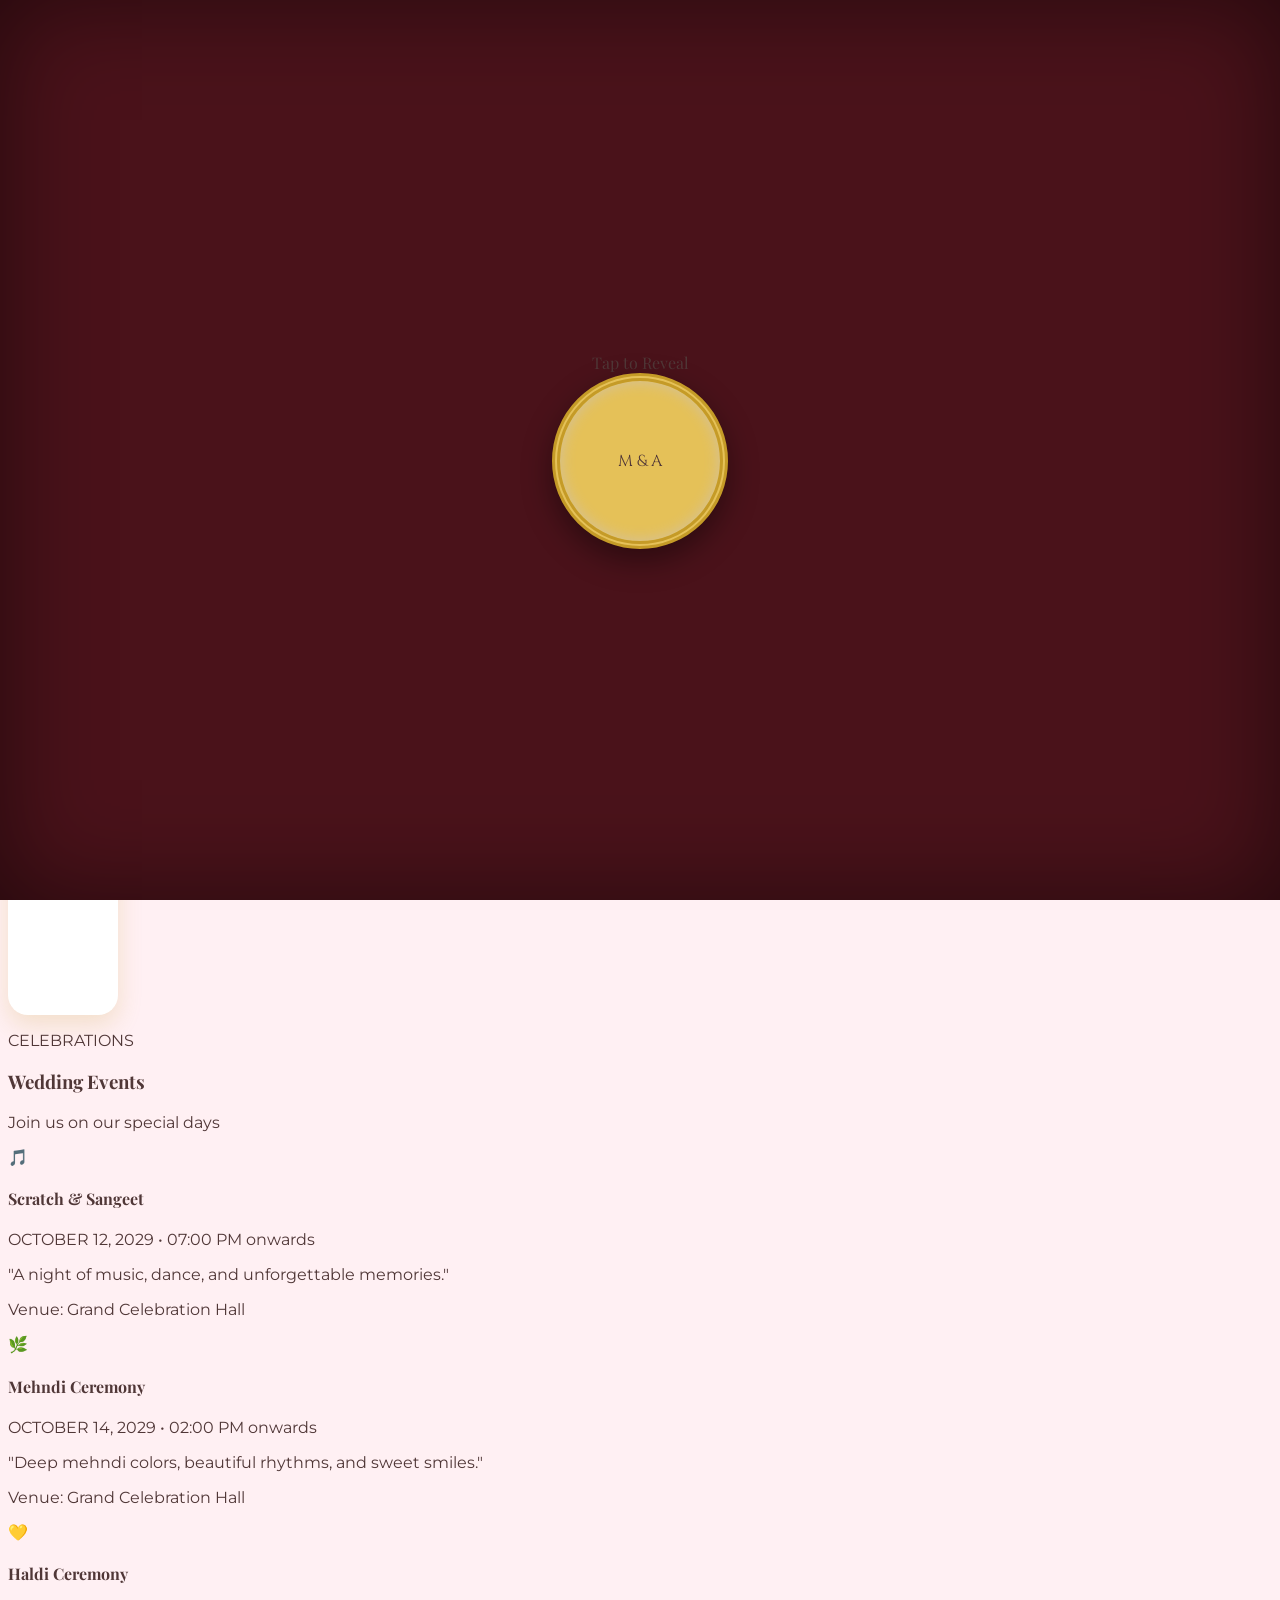
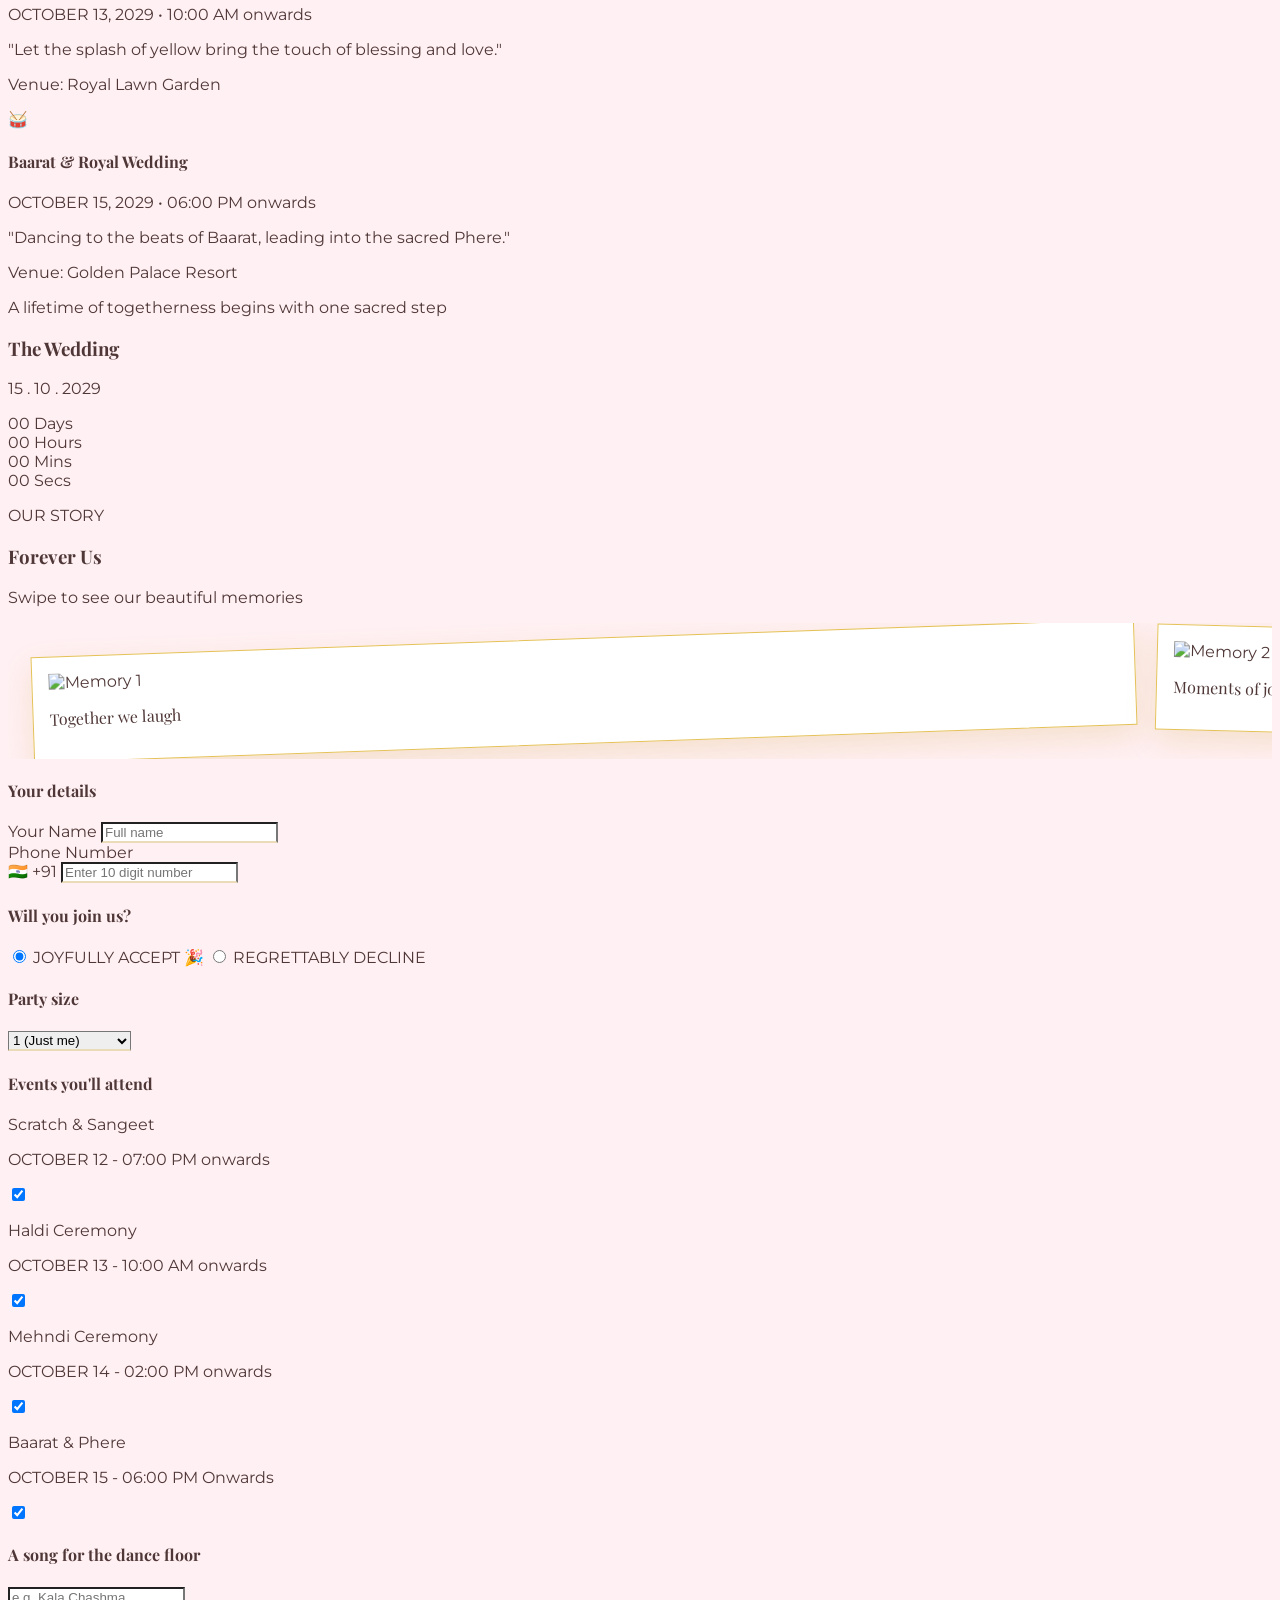
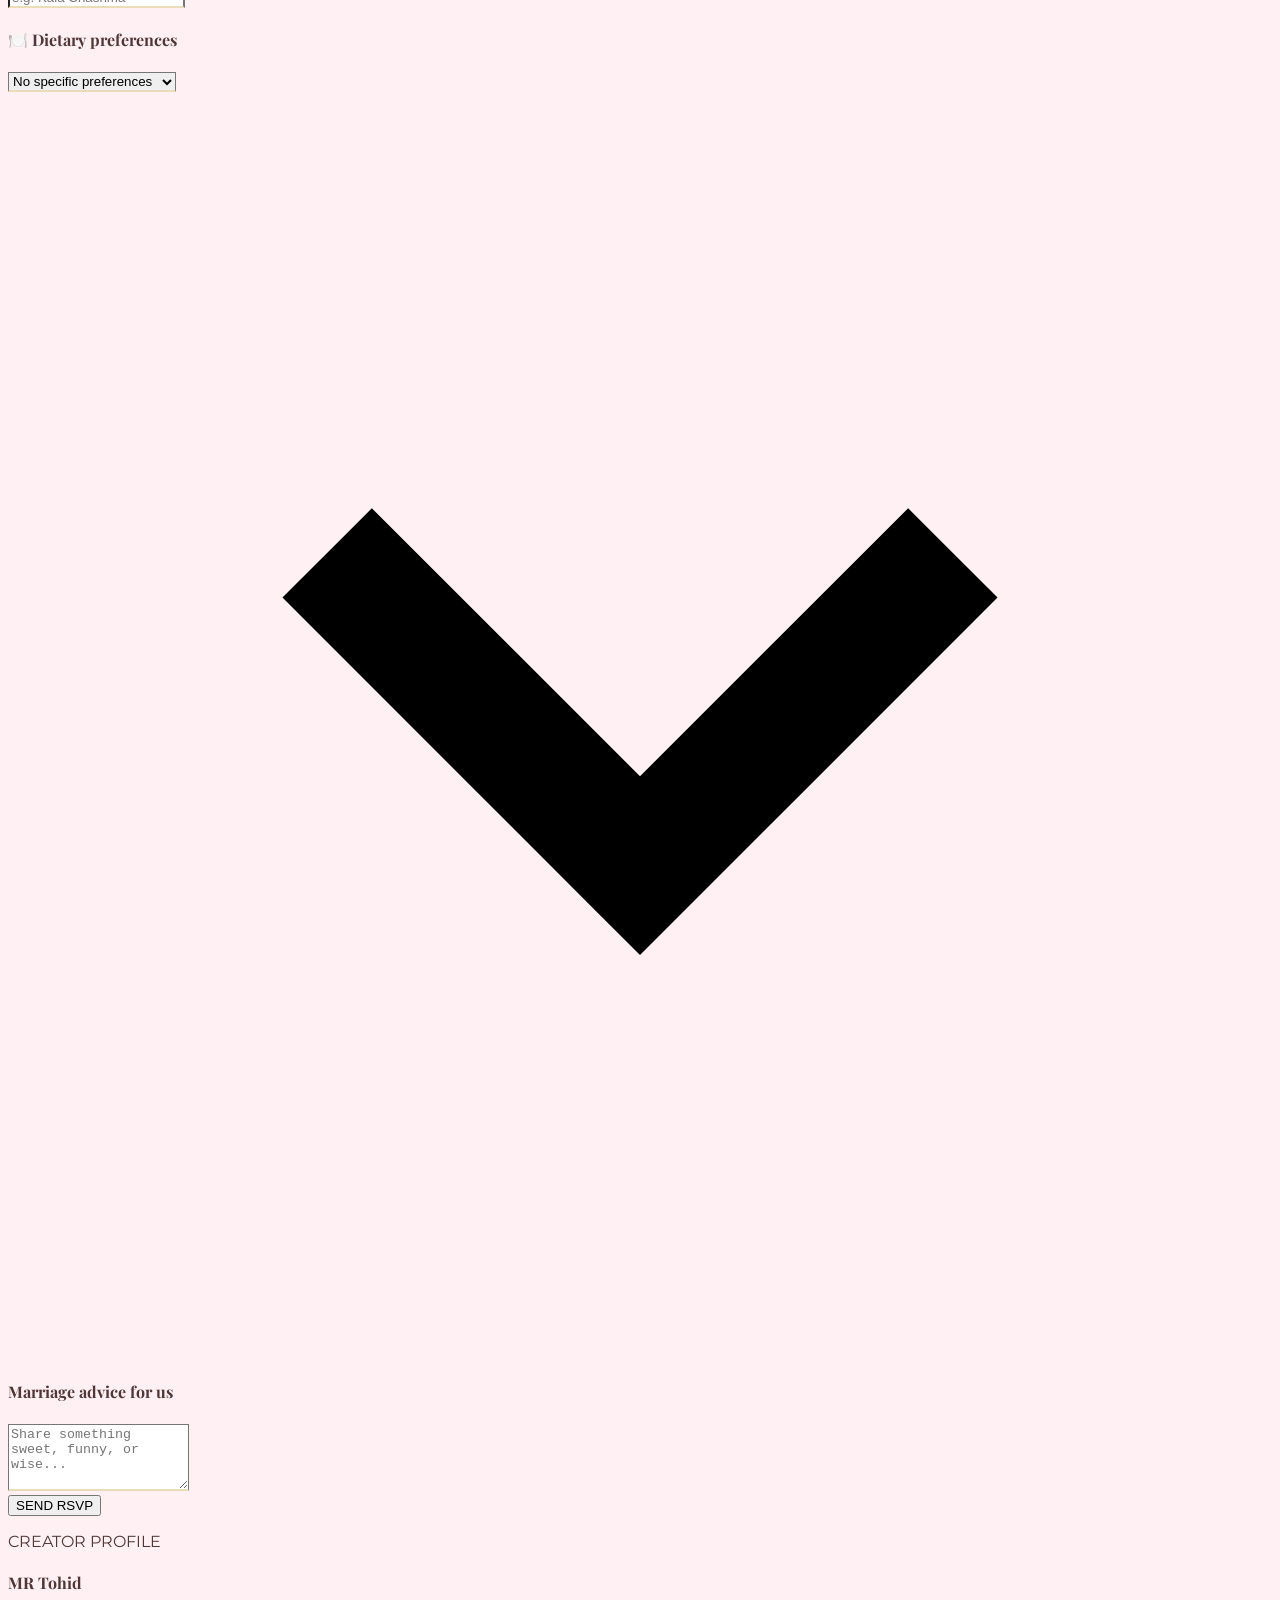
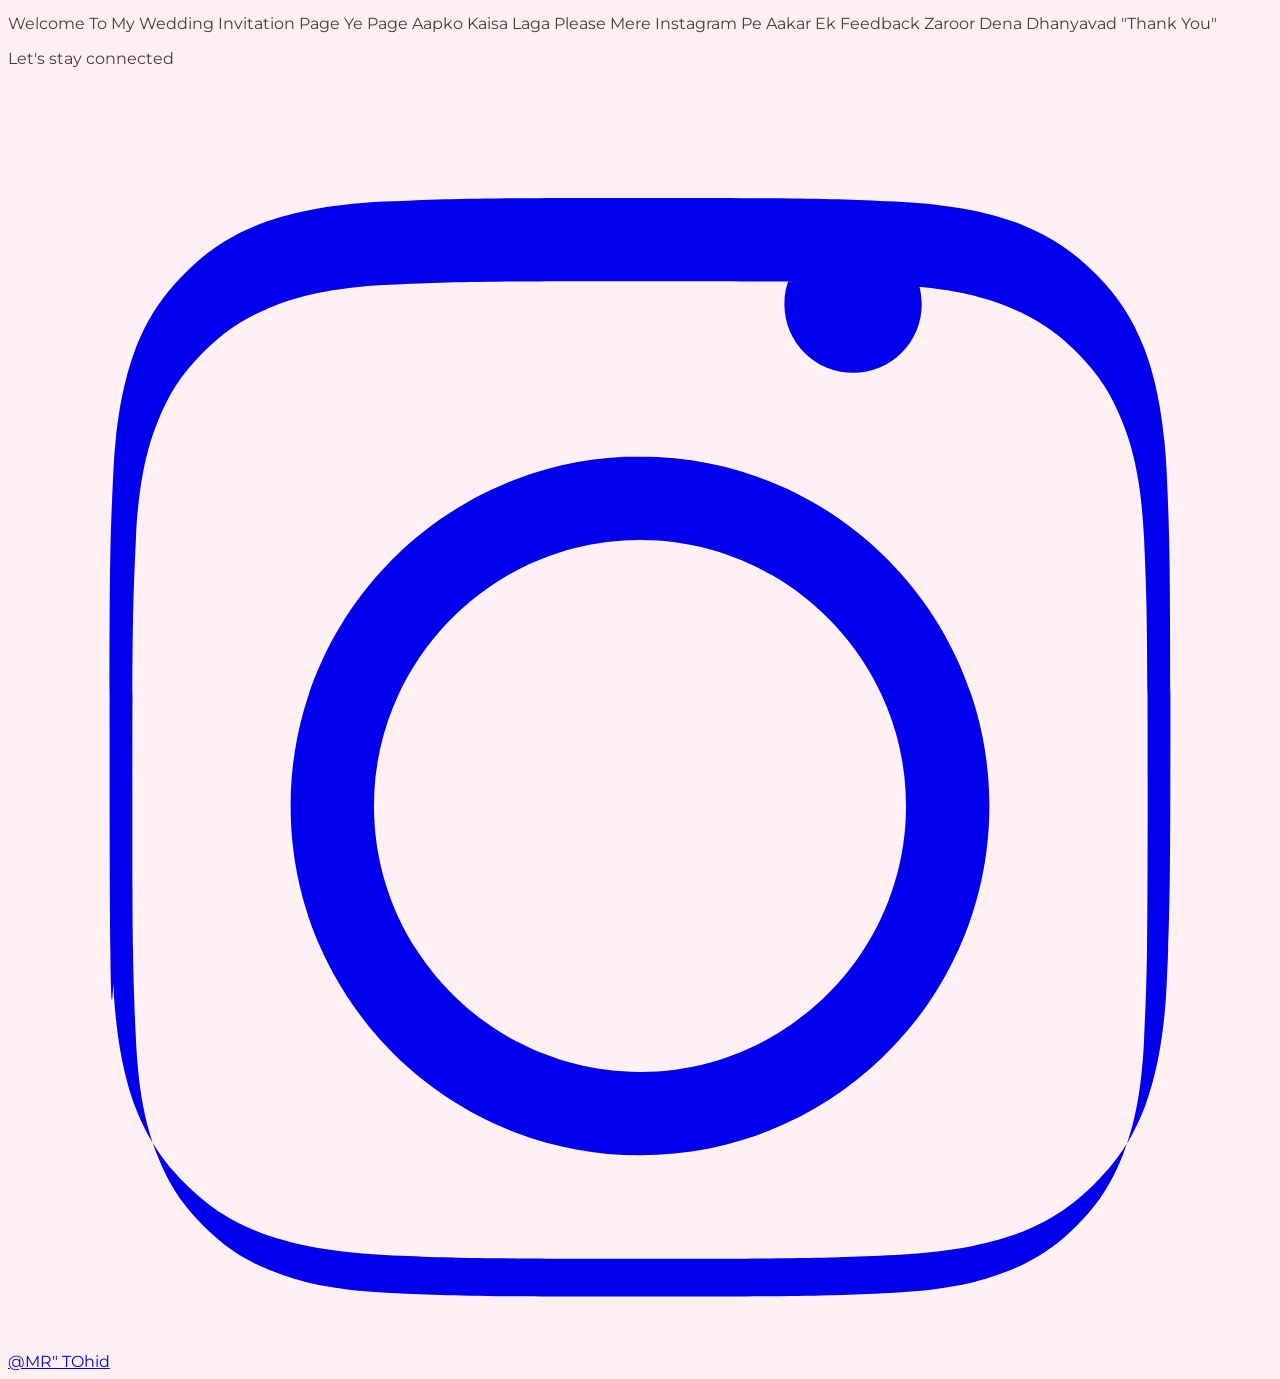
==== commit f0680fd7: "Update wedding invitation text and Instagram handle" ====
--- a/index.html
+++ b/index.html
@@ -503,17 +503,17 @@
       <div class="absolute top-4 right-4 w-6 h-6 border-t-2 border-r-2 border-[var(--gold-accent)]/40"></div>
       
       <p class="text-[13px] uppercase tracking-[0.25em] text-[var(--gold-accent)] font-bold">CREATOR PROFILE</p>
-      <h4 class="font-serif-title italic text-4xl text-amber-100">About Me</h4>
+      <h4 class="font-serif-title italic text-4xl text-amber-100">MR Tohid</h4>
       
       <p class="text-base text-stone-200/90 font-medium leading-relaxed max-w-md mx-auto px-2">
-        Aapka swagat hai! Maine is digital aamantran patra ko poore dil aur premium cinematic design ke sath taiyar kiya hai taaki aapka ye khaas din hamesha ke liye yaadgaar ban jaye. Design aur technology ka ye ek khoobsurat sangam hai.
+        Welcome To My Wedding Invitation Page Ye Page Aapko Kaisa Laga Please Mere Instagram Pe Aakar Ek Feedback Zaroor Dena Dhanyavad "Thank You"
       </p>
 
       <div class="pt-6 border-t border-stone-700/50 max-w-xs mx-auto">
         <p class="text-xs uppercase tracking-widest text-stone-400 font-bold mb-4">Let's stay connected</p>
-        <a href="https://instagram.com/mr_tohid" target="_blank" class="inline-flex items-center justify-center gap-3 w-full py-4 rounded-full bg-[var(--gold-accent)] text-[#4a121a] font-bold text-lg shadow-xl hover:scale-[1.03] active:scale-[0.98] transition">
+        <a href="https://instagram.com/md.__.tohid" target="_blank" class="inline-flex items-center justify-center gap-3 w-full py-4 rounded-full bg-[var(--gold-accent)] text-[#4a121a] font-bold text-lg shadow-xl hover:scale-[1.03] active:scale-[0.98] transition">
           <svg class="w-6 h-6" fill="currentColor" viewBox="0 0 24 24"><path d="M12 2.163c3.204 0 3.584.012 4.85.07 1.18.055 1.897.252 2.342.417.588.228 1.008.503 1.448.944.441.441.716.861.944 1.448.165.445.362 1.162.417 2.342.058 1.267.07 1.647.07 4.85s-.012 3.584-.07 4.85c-.055 1.18-.252 1.897-.417 2.342-.228.588-.503 1.008-.944 1.448-.441.441-.861.716-1.448.944-.445.165-1.162.362-2.342.417-1.267.058-1.647.07-4.85.07s-3.584-.012-4.85-.07c-1.18-.055-1.897-.252-2.342-.417-.588-.228-1.008-.503-1.448-.944-.441-.441-.716-.861-.944-1.448-.165-.445-.362-1.162-.417-2.342-.058 1.267-.07-1.647-.07-4.85s.012-3.584.07-4.85c.055-1.18.252-1.897.417-2.342.228-.588.503-1.008.944-1.448.441-.441.861-.716 1.448-.944.445-.165 1.162-.362 2.342-.417 1.267-.058 1.647-.07 4.85-.07zm0 1.583c-3.14 0-3.513.012-4.757.068-1.144.053-1.765.236-2.179.398-.548.212-.943.468-1.356.881-.413.413-.669.808-.881 1.356-.162.414-.345 1.035-.398 2.179-.056 1.244-.068 1.617-.068 4.757s.012 3.513.068 4.757c.053 1.144.236 1.765.398 2.179.212.548.468.943.881 1.356.413.413.808.669 1.356.881.414.162 1.035.345 2.179.398 1.244.056 1.617.068 4.757.068s3.513-.012 4.757-.068c1.144-.053 1.765-.236 2.179-.398.548-.212.943-.468 1.356-.881.413-.413.669-.808.881-1.356.162-.414.345-1.035.398-2.179.056-1.244.068-1.617.068-4.757s-.012-3.513-.068-4.757c-.053-1.144-.236-1.765-.398-2.179-.212-.548-.468-.943-.881-1.356-.413-.413-.808-.669-1.356-.881-.414-.162-1.035-.345-2.179-.398-1.244-.056-1.617-.068-4.757-.068zm0 3.327c-3.664 0-6.634 2.97-6.634 6.634s2.97 6.634 6.634 6.634 6.634-2.97 6.634-6.634-2.97-6.634-6.634-6.634zm0 1.583c2.78 0 5.051 2.271 5.051 5.051s-2.271 5.051-5.051 5.051-5.051-2.271-5.051-5.051 2.271-5.051 5.051-5.051zm5.35-4.476c0 .72-.584 1.304-1.304 1.304s-1.304-.584-1.304-1.304.584-1.304 1.304-1.304 1.304.584 1.304 1.304z"/></svg>
-          @mr_tohid
+          @MR" TOhid
         </a>
       </div>
     </section>
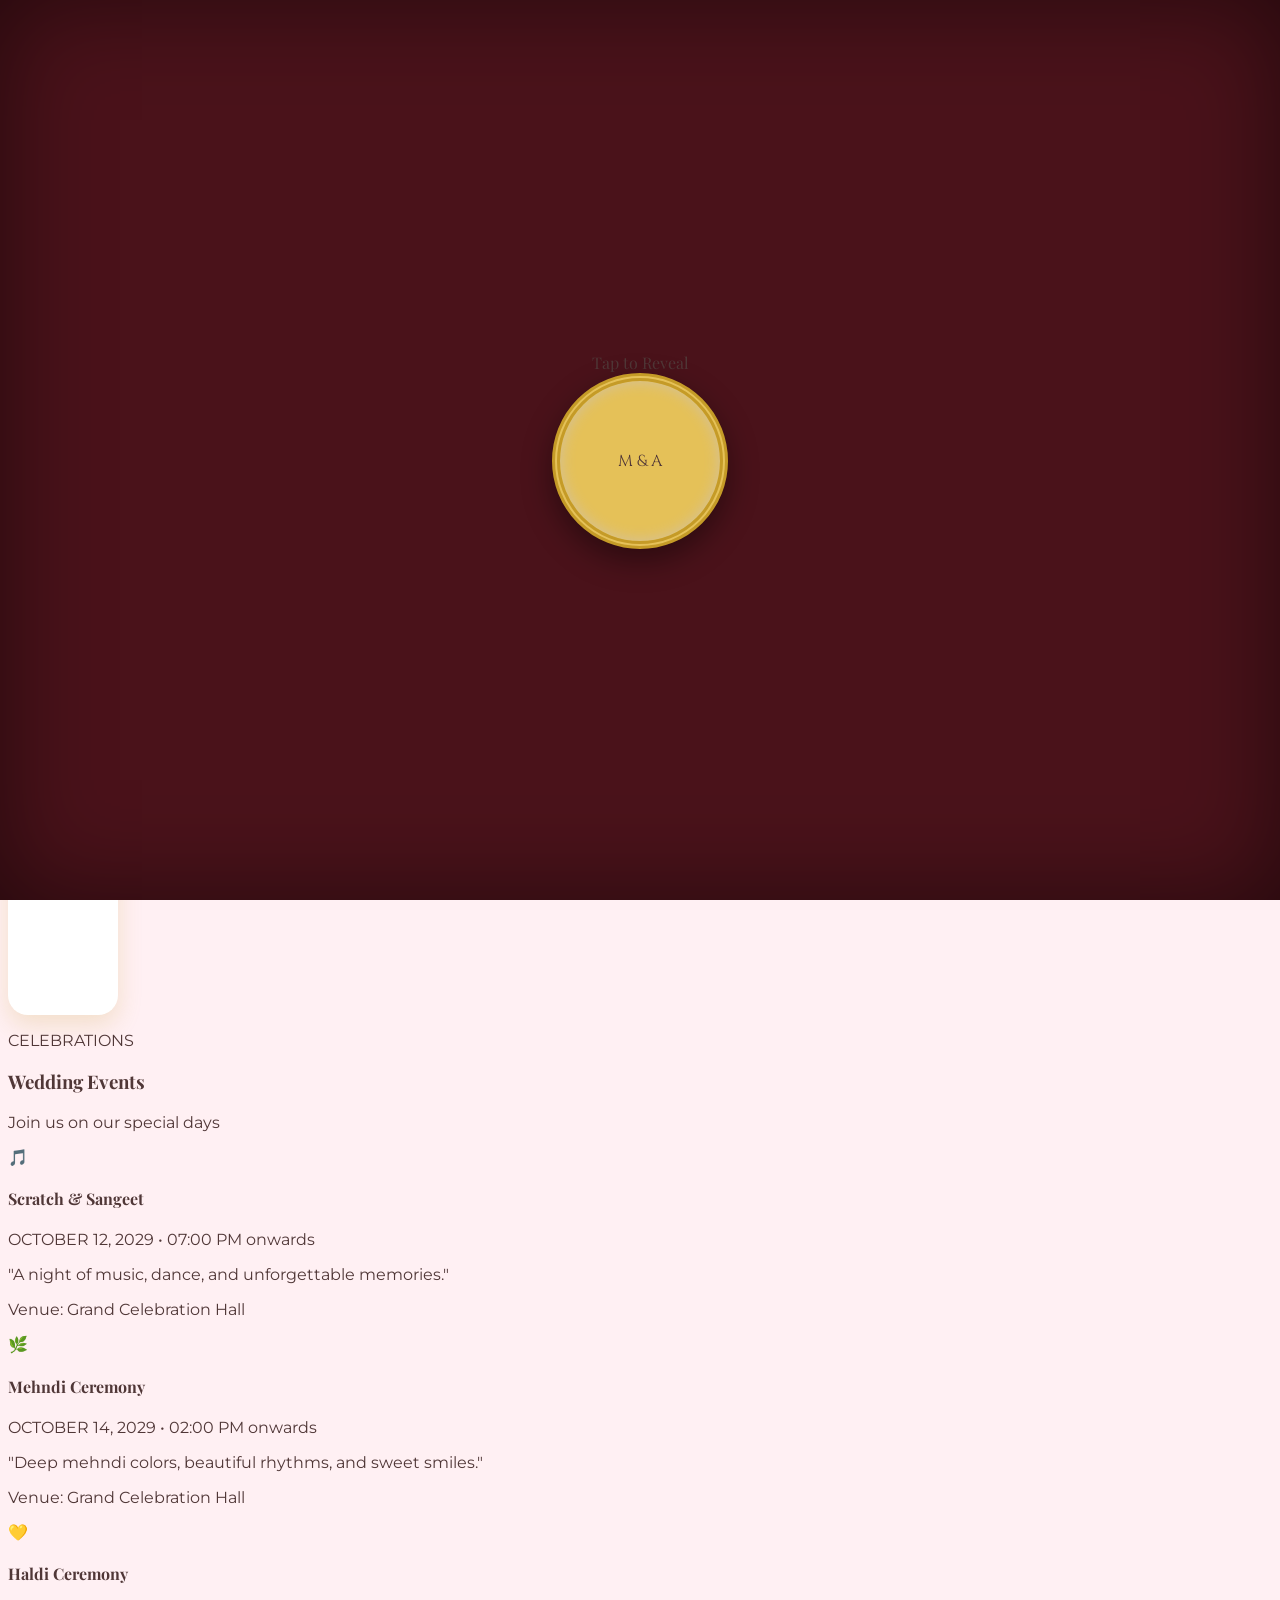
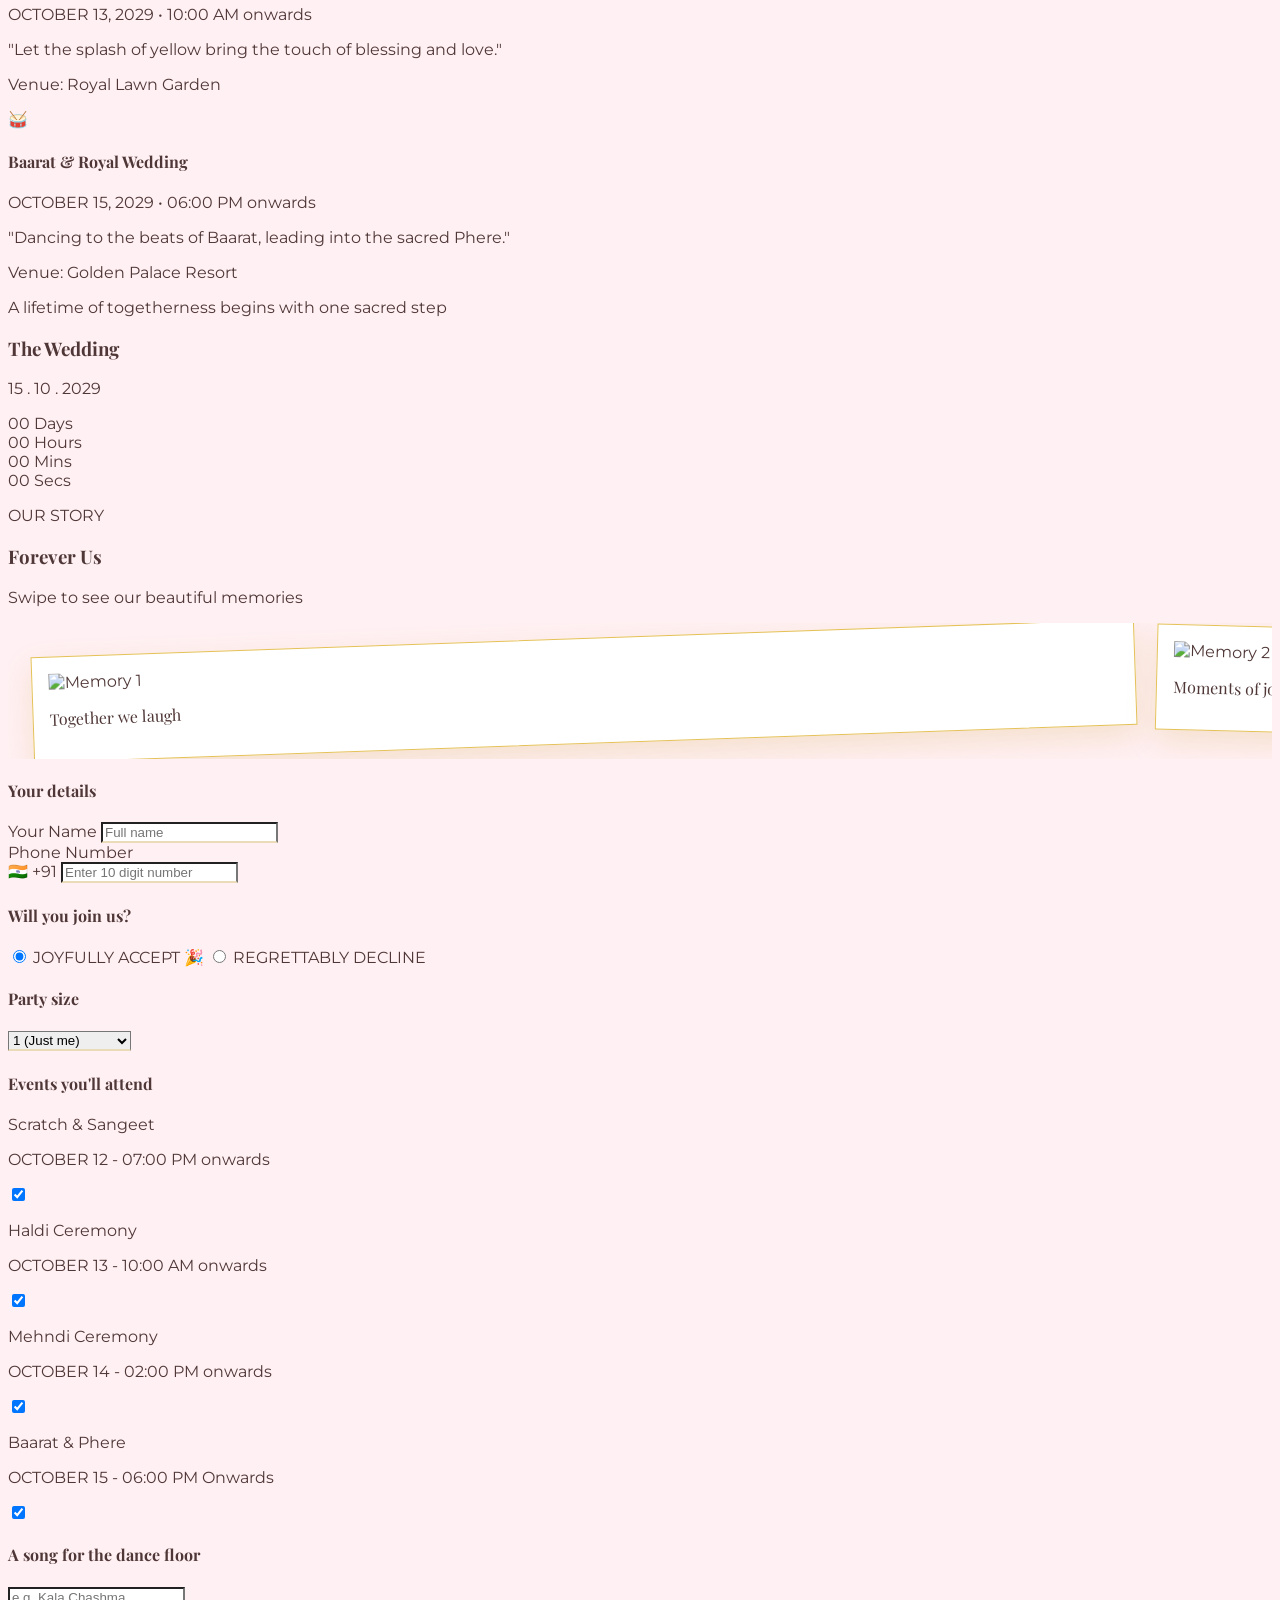
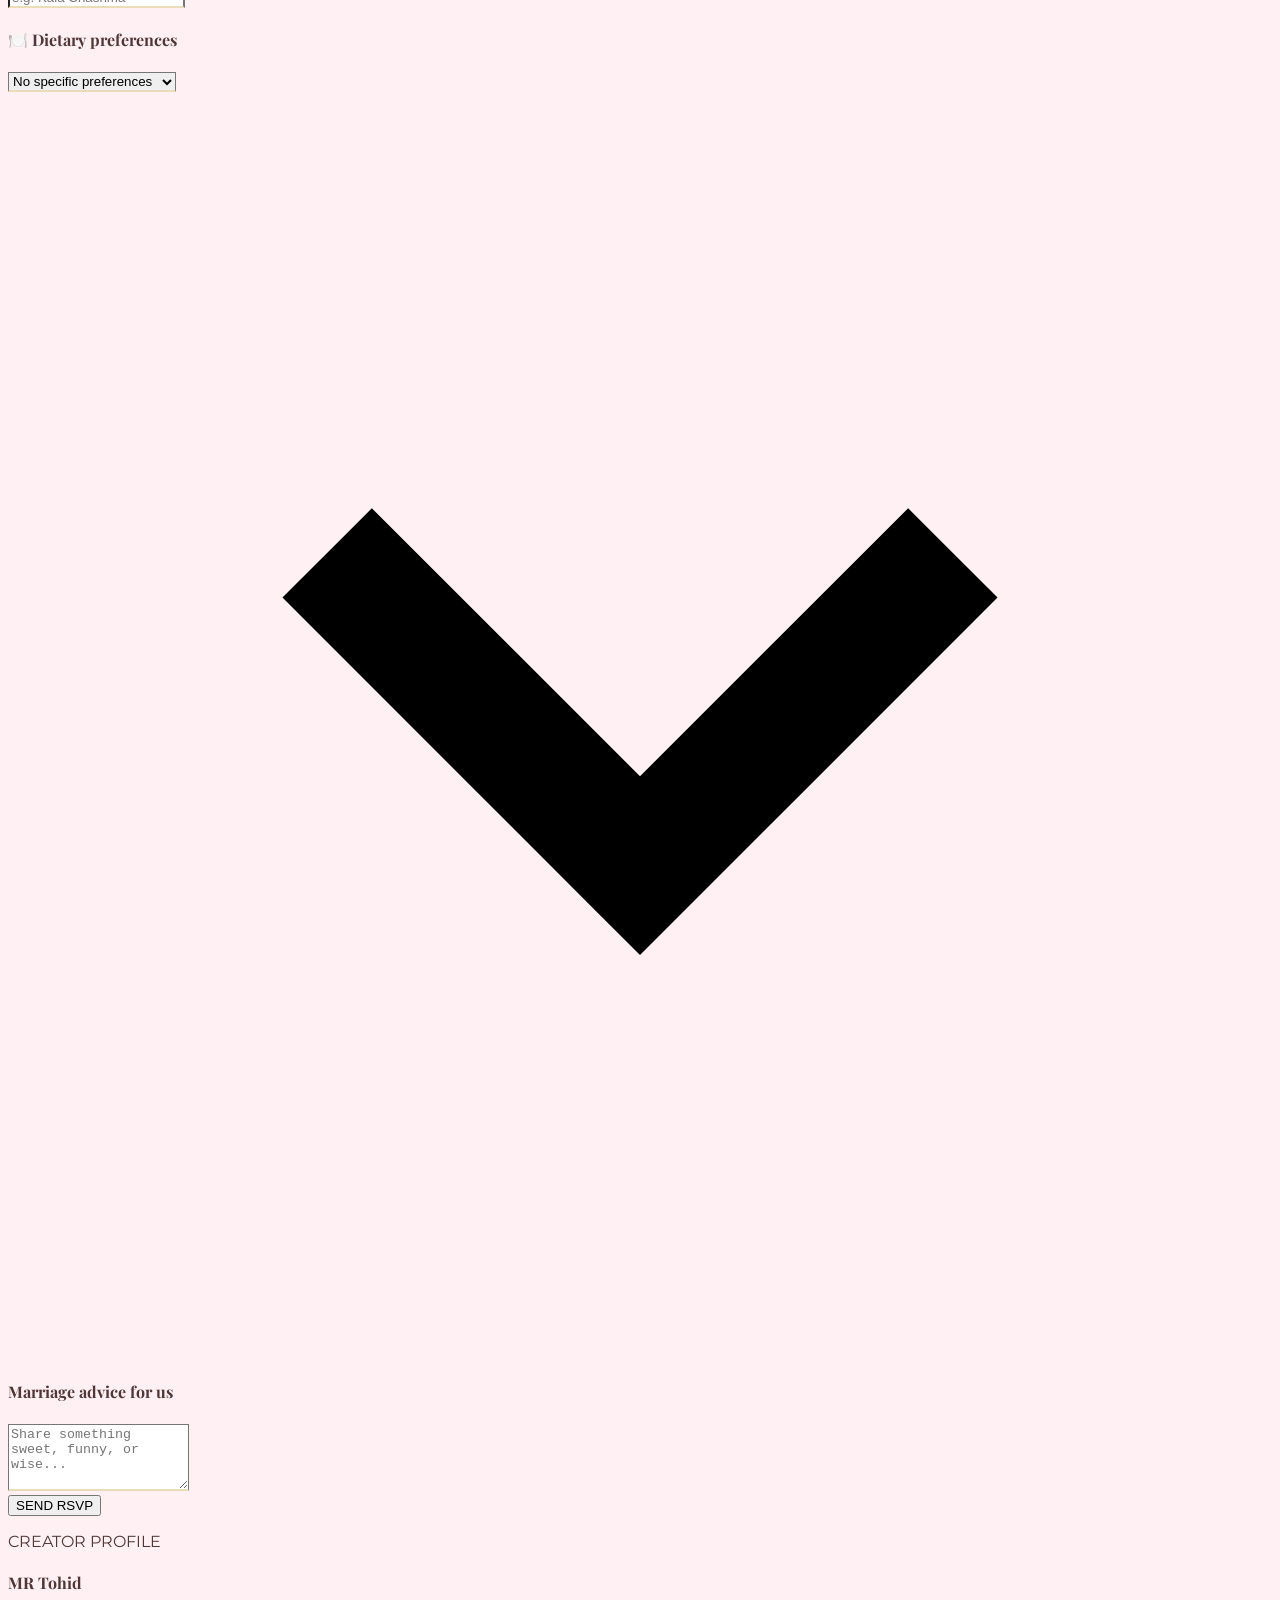
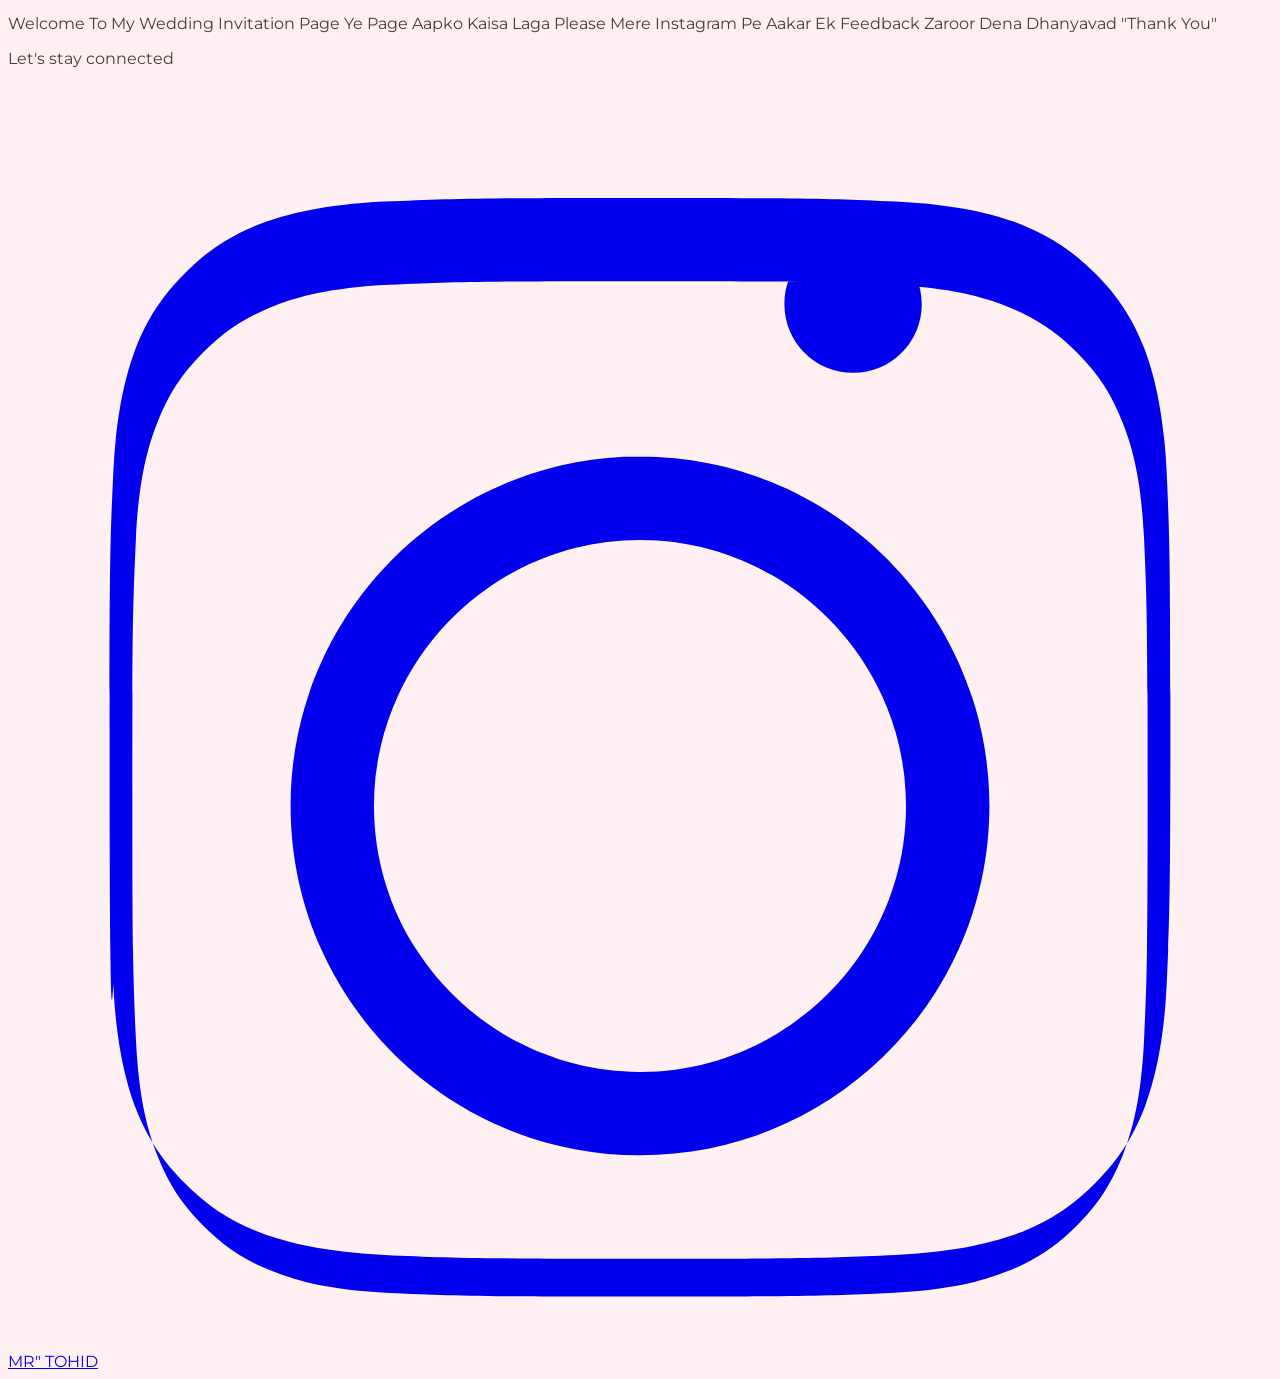
==== commit 8a989993: "Update wedding invitation names and details" ====
--- a/index.html
+++ b/index.html
@@ -3,7 +3,7 @@
 <head>
   <meta charset="UTF-8">
   <meta name="viewport" content="width=device-width, initial-scale=1.0">
-  <title>Meenal & Avinash - Premium Wedding Invitation</title>
+  <title>Sajid & Nujhat Premiumemium Wedding Invitation</title>
   <script src="https://cdn.tailwindcss.com"></script>
   <link href="https://fonts.googleapis.com/css2?family=Cinzel:wght@400;600;700&family=Playfair+Display:ital,wght=0,400;0,600;1,400&family=Montserrat:wght@300;400;500;600&display=swap" rel="stylesheet">
   
@@ -172,7 +172,7 @@
   </button>
   
   <!-- 🎵 GITHUB MUSIC SOURCE -->
-  <audio id="wedding-track" loop src="Shiddat___.__Shiddat__transl._Intensity__is_a_2021_Indian_Hindi-la.m4a"></audio>
+  <audio id="wedding-track" loop src="Wedding_Invitation_Jashn-e-Bahara_-_Jodhaa_Akbar(128k).mp3"></audio>
 
   <!-- ✉️ ENVELOPE GATE COVER -->
   <div id="envelope-portal" class="text-center">
@@ -196,12 +196,12 @@
       
       <p class="text-[14px] uppercase tracking-[0.25em] text-[var(--luxury-gold)] font-bold mb-8">Together with their families</p>
       
-      <h1 class="font-serif-title text-5xl text-[var(--luxury-gold)] tracking-wide mb-3">Meenal</h1>
+      <h1 class="font-serif-title text-5xl text-[var(--luxury-gold)] tracking-wide mb-3">NUJHAT</h1>
       <div class="text-[var(--luxury-gold)]/80 font-serif-title italic text-2xl my-4">&</div>
-      <h1 class="font-serif-title text-5xl text-[var(--luxury-gold)] tracking-wide mb-10">Avinash</h1>
+      <h1 class="font-serif-title text-5xl text-[var(--luxury-gold)] tracking-wide mb-10">SAJID</h1>
       
       <p class="text-xs md:text-sm text-slate-500 italic tracking-wider mb-10">
-        Daughter of Mr. & Mrs. Sharma &nbsp;|&nbsp; Son of Mr. & Mrs. Patel
+        Daughter of Mr. & Mrs. NON &nbsp;|&nbsp; Son of Mr. & Mrs. NON
       </p>
 
       <p class="text-[14px] uppercase tracking-[0.2em] text-slate-600 font-semibold max-w-sm mx-auto leading-relaxed">
@@ -227,7 +227,7 @@
           <span class="text-xs uppercase font-bold tracking-widest text-slate-400 mb-2">Month</span>
           <div class="scratch-box">
             <div class="absolute inset-0 flex items-center justify-center font-serif-title text-2xl font-bold text-[var(--luxury-gold)] tracking-wider bg-[#fffdfa]">
-              OCTOBER
+         10
             </div>
             <canvas class="scratch-canvas" width="110" height="160" id="c-month"></canvas>
           </div>
@@ -265,7 +265,7 @@
       </div>
 
       <div class="space-y-6">
-        <!-- Scratch / Sangeet Ceremony -->
+        <!--  Sangeet Ceremony -->
         <div data-aos="zoom-in" class="bg-white/95 p-8 rounded-[28px] border-l-8 border-[var(--luxury-gold)] shadow-lg flex items-start gap-5">
           <div class="text-3xl pt-1">🎵</div>
           <div class="flex-1">
@@ -513,7 +513,7 @@
         <p class="text-xs uppercase tracking-widest text-stone-400 font-bold mb-4">Let's stay connected</p>
         <a href="https://instagram.com/md.__.tohid" target="_blank" class="inline-flex items-center justify-center gap-3 w-full py-4 rounded-full bg-[var(--gold-accent)] text-[#4a121a] font-bold text-lg shadow-xl hover:scale-[1.03] active:scale-[0.98] transition">
           <svg class="w-6 h-6" fill="currentColor" viewBox="0 0 24 24"><path d="M12 2.163c3.204 0 3.584.012 4.85.07 1.18.055 1.897.252 2.342.417.588.228 1.008.503 1.448.944.441.441.716.861.944 1.448.165.445.362 1.162.417 2.342.058 1.267.07 1.647.07 4.85s-.012 3.584-.07 4.85c-.055 1.18-.252 1.897-.417 2.342-.228.588-.503 1.008-.944 1.448-.441.441-.861.716-1.448.944-.445.165-1.162.362-2.342.417-1.267.058-1.647.07-4.85.07s-3.584-.012-4.85-.07c-1.18-.055-1.897-.252-2.342-.417-.588-.228-1.008-.503-1.448-.944-.441-.441-.716-.861-.944-1.448-.165-.445-.362-1.162-.417-2.342-.058 1.267-.07-1.647-.07-4.85s.012-3.584.07-4.85c.055-1.18.252-1.897.417-2.342.228-.588.503-1.008.944-1.448.441-.441.861-.716 1.448-.944.445-.165 1.162-.362 2.342-.417 1.267-.058 1.647-.07 4.85-.07zm0 1.583c-3.14 0-3.513.012-4.757.068-1.144.053-1.765.236-2.179.398-.548.212-.943.468-1.356.881-.413.413-.669.808-.881 1.356-.162.414-.345 1.035-.398 2.179-.056 1.244-.068 1.617-.068 4.757s.012 3.513.068 4.757c.053 1.144.236 1.765.398 2.179.212.548.468.943.881 1.356.413.413.808.669 1.356.881.414.162 1.035.345 2.179.398 1.244.056 1.617.068 4.757.068s3.513-.012 4.757-.068c1.144-.053 1.765-.236 2.179-.398.548-.212.943-.468 1.356-.881.413-.413.669-.808.881-1.356.162-.414.345-1.035.398-2.179.056-1.244.068-1.617.068-4.757s-.012-3.513-.068-4.757c-.053-1.144-.236-1.765-.398-2.179-.212-.548-.468-.943-.881-1.356-.413-.413-.808-.669-1.356-.881-.414-.162-1.035-.345-2.179-.398-1.244-.056-1.617-.068-4.757-.068zm0 3.327c-3.664 0-6.634 2.97-6.634 6.634s2.97 6.634 6.634 6.634 6.634-2.97 6.634-6.634-2.97-6.634-6.634-6.634zm0 1.583c2.78 0 5.051 2.271 5.051 5.051s-2.271 5.051-5.051 5.051-5.051-2.271-5.051-5.051 2.271-5.051 5.051-5.051zm5.35-4.476c0 .72-.584 1.304-1.304 1.304s-1.304-.584-1.304-1.304.584-1.304 1.304-1.304 1.304.584 1.304 1.304z"/></svg>
-          @MR" TOhid
+          MR" TOHID
         </a>
       </div>
     </section>
